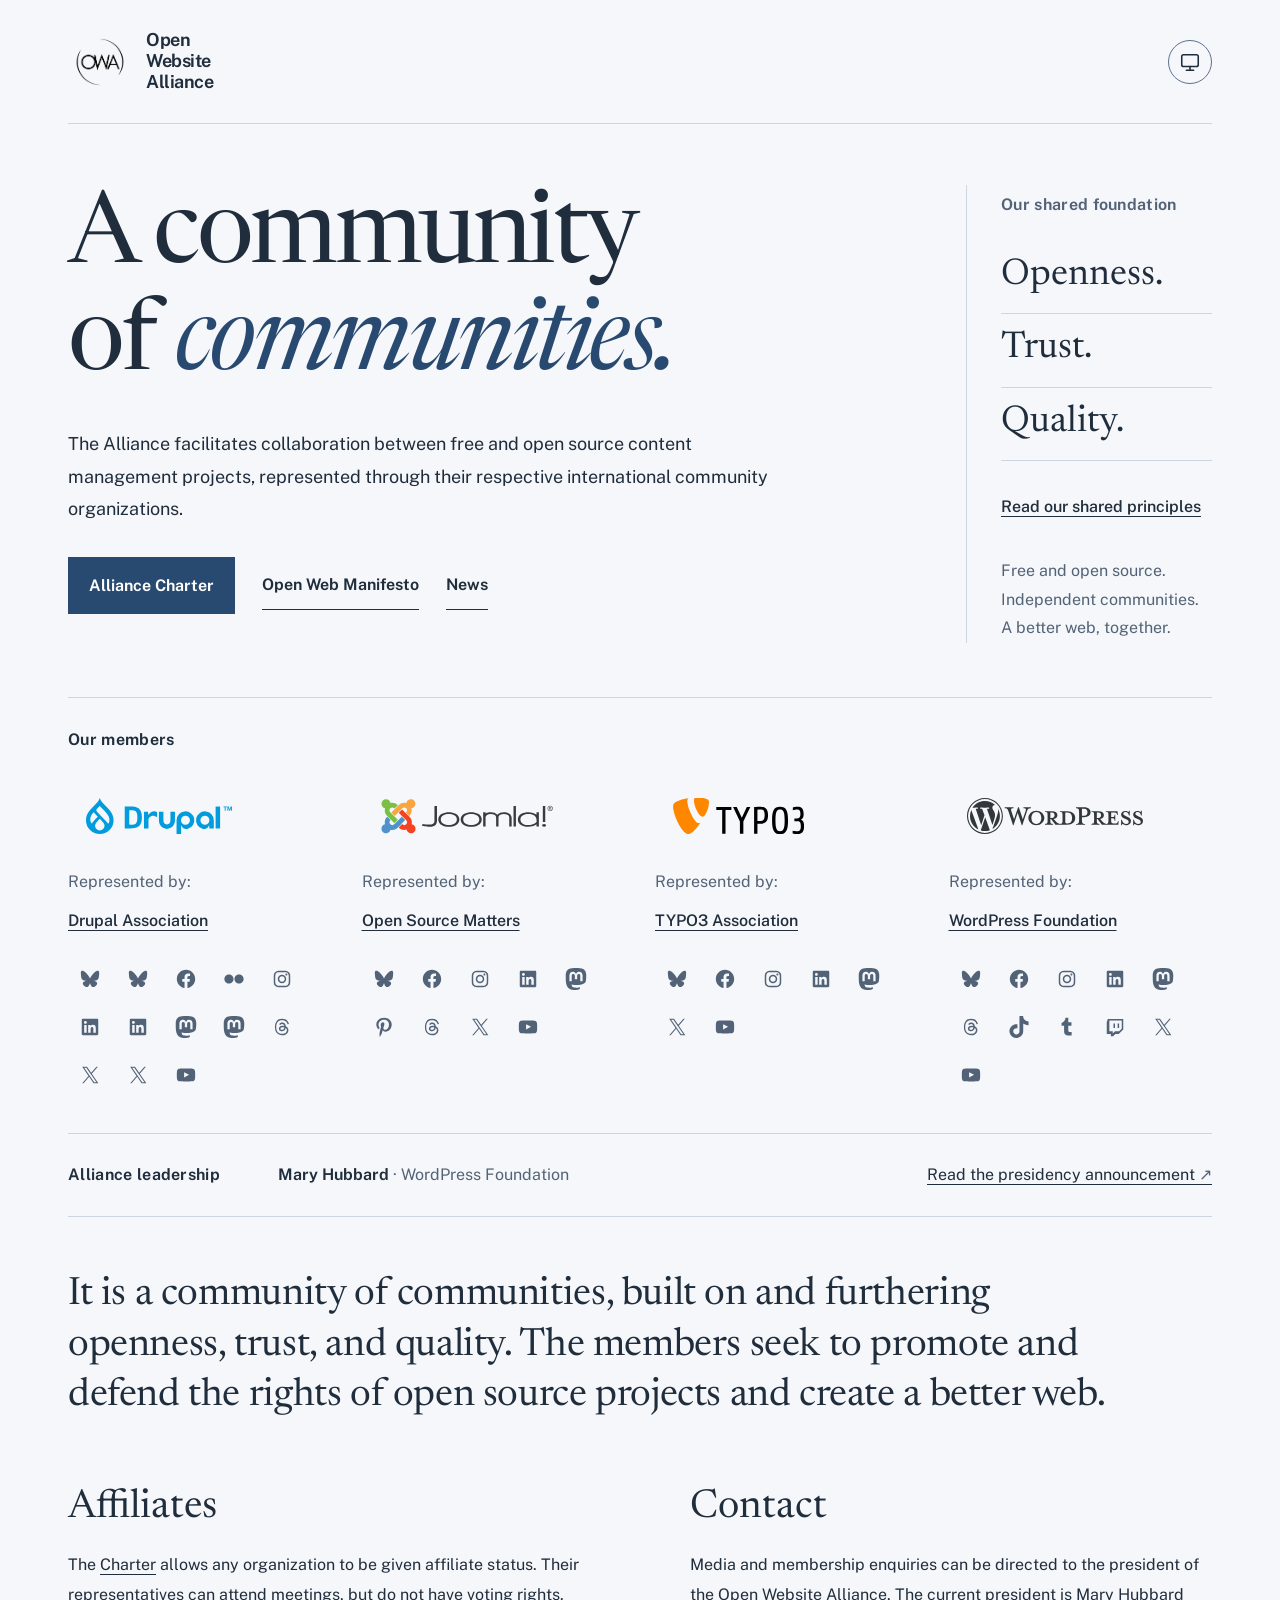
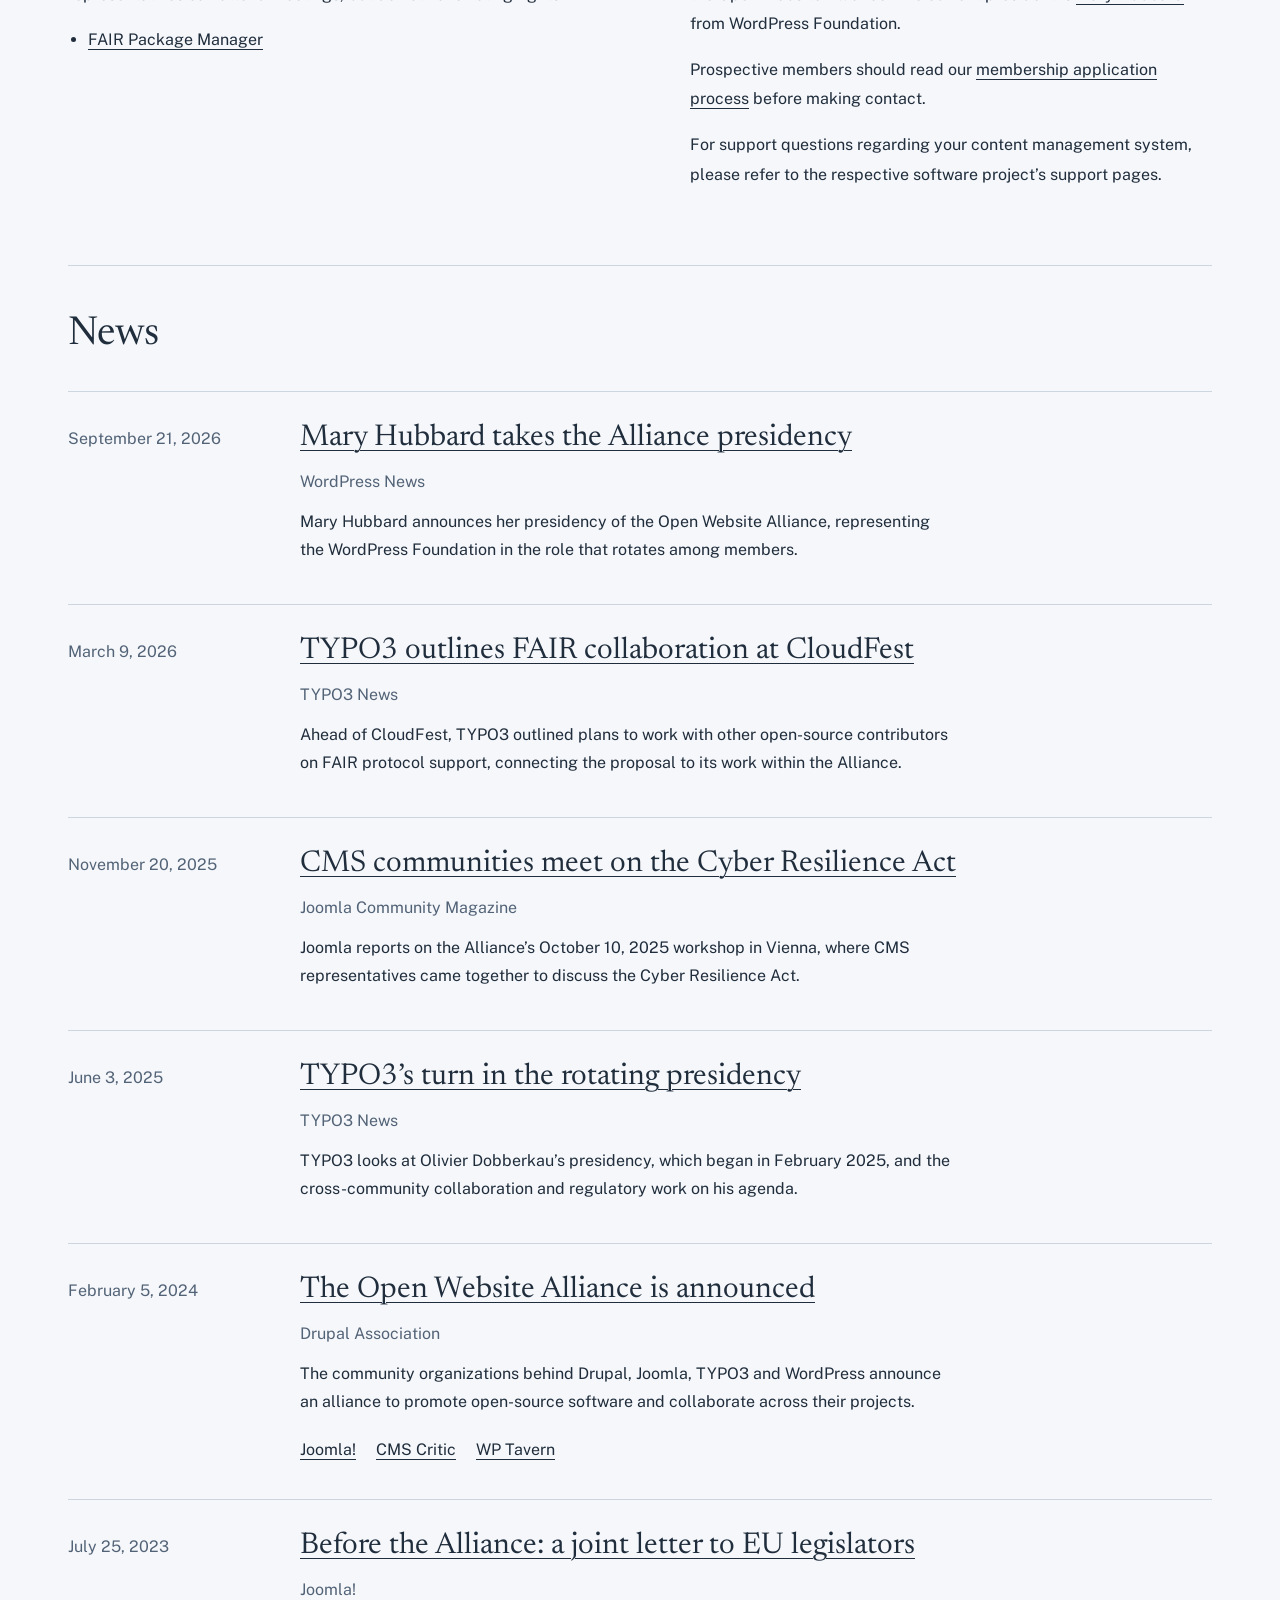
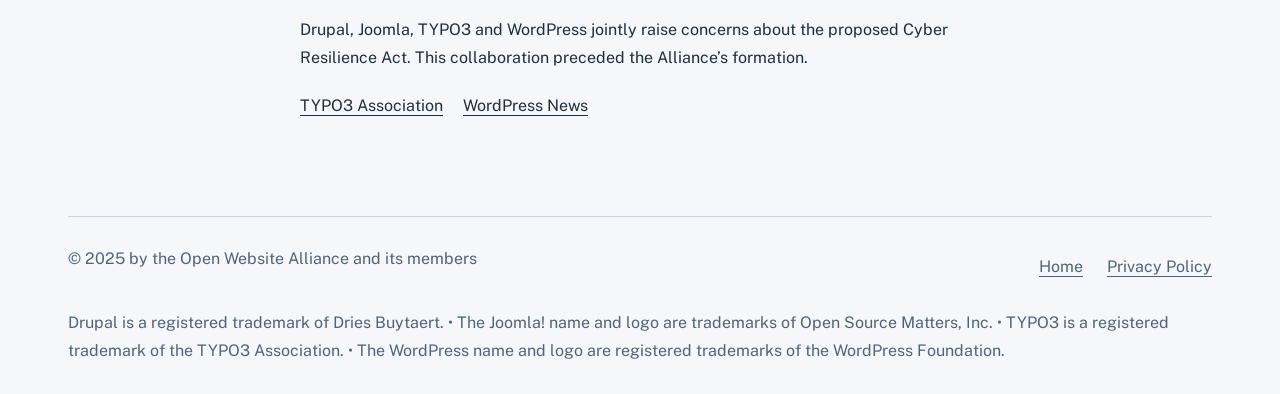
==== site/index.html @ d7363ebc "Initialize the Open Website Alliance website Add the Porcelain & Ink static website with the Allianc" ====
<!DOCTYPE html>

<html lang="en"><head><meta charset="utf-8"/><meta content="width=device-width,initial-scale=1" name="viewport"/>
<meta content="noindex,nofollow" name="robots"/><meta content="A community of communities. Collaboration between free and open source content management projects." name="description"/>
<title>Open Website Alliance</title><link href="images/logos/OWA%20logo.png" rel="icon" type="image/png"/>
<script src="assets/theme.053e701d0f1e.js"></script><link href="assets/site.404ef3388f26.css" rel="stylesheet"/></head><body class="a-porcelain-ink charter">
<a class="skip" href="#main">Skip to content</a><header class="masthead shell"><a class="brand" href="index.html"><img alt="" decoding="async" src="images/logos/OWA%20logo.png"/><span class="brand-wordmark"><span>Open</span> <span>Website</span> <span>Alliance</span></span></a><div class="theme-control" hidden=""><button aria-controls="theme-options" aria-expanded="false" aria-label="Color theme: System" data-preference="system" id="theme-mode" title="Color theme: System" type="button"><svg aria-hidden="true" class="theme-icon theme-icon-system" focusable="false" viewbox="0 0 24 24"><rect height="13" rx="2" width="18" x="3" y="4"></rect><path d="M8 21h8m-4-4v4"></path></svg><svg aria-hidden="true" class="theme-icon theme-icon-light" focusable="false" viewbox="0 0 24 24"><circle cx="12" cy="12" r="4"></circle><path d="M12 2v2m0 16v2M2 12h2m16 0h2M5 5l1.5 1.5m11 11L19 19M5 19l1.5-1.5m11-11L19 5"></path></svg><svg aria-hidden="true" class="theme-icon theme-icon-dark" focusable="false" viewbox="0 0 24 24"><path d="M20.8 13.1A9 9 0 0 1 10.9 3.2a9 9 0 1 0 9.9 9.9Z"></path></svg></button><div aria-label="Color theme" hidden="" id="theme-options" role="group"><button aria-pressed="true" data-theme-choice="system" type="button">System</button><button aria-pressed="false" data-theme-choice="light" type="button">Light</button><button aria-pressed="false" data-theme-choice="dark" type="button">Dark</button></div></div></header>
<main id="main" tabindex="-1"><section class="hero shell"><div class="hero-copy"><h1>A community<br/> of <em>communities.</em></h1><p class="intro">The Alliance facilitates collaboration between free and open source content management projects, represented through their respective international community organizations.</p><div class="actions"><a class="primary" href="charter.html">Alliance Charter</a><a class="secondary" href="charter.html#open-web-manifesto">Open Web Manifesto</a><a class="secondary" href="#news">News</a></div></div><aside aria-label="Shared principles" class="principles"><p class="section-label">Our shared foundation</p><p class="principle">Openness.</p><p class="principle">Trust.</p><p class="principle">Quality.</p><a href="charter.html#open-web-manifesto">Read our shared principles</a><p class="aside-copy">Free and open source.<br/> Independent communities.<br/> A better web, together.</p></aside></section><section aria-labelledby="member-title" class="members shell" id="members"><div class="member-heading"><h2 class="section-label" id="member-title">Our members</h2></div><div class="member-grid"><div class="member"><a aria-describedby="external-link-hint" class="member-logo" href="https://www.drupal.org" rel="noopener noreferrer" target="_blank"><picture><source data-dark-logo="" media="screen and (prefers-color-scheme: dark)" srcset="images/logos/drupal-dark.svg"/><img alt="Drupal" decoding="async" src="images/logos/drupal.svg"/></picture></a><p class="by">Represented by:</p><a aria-describedby="external-link-hint" class="org" href="https://www.drupal.org/association" rel="noopener noreferrer" target="_blank">Drupal Association</a><ul aria-label="Drupal social profiles" class="member-socials"><li><a aria-describedby="external-link-hint" aria-label="Drupal on Bluesky" data-platform="Bluesky" href="https://bsky.app/profile/drupal.org" rel="noopener noreferrer" target="_blank" title="Drupal on Bluesky"><svg aria-hidden="true" focusable="false" viewbox="0 0 24 24" xmlns="http://www.w3.org/2000/svg"><path d="M6.3,4.2c2.3,1.7,4.8,5.3,5.7,7.2.9-1.9,3.4-5.4,5.7-7.2,1.7-1.3,4.3-2.2,4.3.9s-.4,5.2-.6,5.9c-.7,2.6-3.3,3.2-5.6,2.8,4,.7,5.1,3,2.9,5.3-5,5.2-6.7-2.8-6.7-2.8,0,0-1.7,8-6.7,2.8-2.2-2.3-1.2-4.6,2.9-5.3-2.3.4-4.9-.3-5.6-2.8-.2-.7-.6-5.3-.6-5.9,0-3.1,2.7-2.1,4.3-.9h0Z"></path></svg></a></li><li><a aria-describedby="external-link-hint" aria-label="Drupal Association on Bluesky" data-platform="Bluesky" href="https://bsky.app/profile/drupalassociation.bsky.social" rel="noopener noreferrer" target="_blank" title="Drupal Association on Bluesky"><svg aria-hidden="true" focusable="false" viewbox="0 0 24 24" xmlns="http://www.w3.org/2000/svg"><path d="M6.3,4.2c2.3,1.7,4.8,5.3,5.7,7.2.9-1.9,3.4-5.4,5.7-7.2,1.7-1.3,4.3-2.2,4.3.9s-.4,5.2-.6,5.9c-.7,2.6-3.3,3.2-5.6,2.8,4,.7,5.1,3,2.9,5.3-5,5.2-6.7-2.8-6.7-2.8,0,0-1.7,8-6.7,2.8-2.2-2.3-1.2-4.6,2.9-5.3-2.3.4-4.9-.3-5.6-2.8-.2-.7-.6-5.3-.6-5.9,0-3.1,2.7-2.1,4.3-.9h0Z"></path></svg></a></li><li><a aria-describedby="external-link-hint" aria-label="Drupal on Facebook" data-platform="Facebook" href="https://www.facebook.com/DrupalOpenSource/" rel="noopener noreferrer" target="_blank" title="Drupal on Facebook"><svg aria-hidden="true" focusable="false" viewbox="0 0 24 24" xmlns="http://www.w3.org/2000/svg"><path d="M12 2C6.5 2 2 6.5 2 12c0 5 3.7 9.1 8.4 9.9v-7H7.9V12h2.5V9.8c0-2.5 1.5-3.9 3.8-3.9 1.1 0 2.2.2 2.2.2v2.5h-1.3c-1.2 0-1.6.8-1.6 1.6V12h2.8l-.4 2.9h-2.3v7C18.3 21.1 22 17 22 12c0-5.5-4.5-10-10-10z"></path></svg></a></li><li><a aria-describedby="external-link-hint" aria-label="Drupal Association on Flickr (photo archive)" data-platform="Flickr" href="https://www.flickr.com/photos/drupalassoc/" rel="noopener noreferrer" target="_blank" title="Drupal Association on Flickr (photo archive)"><svg aria-hidden="true" focusable="false" viewbox="0 0 24 24" xmlns="http://www.w3.org/2000/svg"><path d="M6.5,7c-2.75,0-5,2.25-5,5s2.25,5,5,5s5-2.25,5-5S9.25,7,6.5,7z M17.5,7c-2.75,0-5,2.25-5,5s2.25,5,5,5s5-2.25,5-5 S20.25,7,17.5,7z"></path></svg></a></li><li><a aria-describedby="external-link-hint" aria-label="Drupal Association on Instagram" data-platform="Instagram" href="https://www.instagram.com/drupalassociation/" rel="noopener noreferrer" target="_blank" title="Drupal Association on Instagram"><svg aria-hidden="true" focusable="false" viewbox="0 0 24 24" xmlns="http://www.w3.org/2000/svg"><path d="M12,4.622c2.403,0,2.688,0.009,3.637,0.052c0.877,0.04,1.354,0.187,1.671,0.31c0.42,0.163,0.72,0.358,1.035,0.673 c0.315,0.315,0.51,0.615,0.673,1.035c0.123,0.317,0.27,0.794,0.31,1.671c0.043,0.949,0.052,1.234,0.052,3.637 s-0.009,2.688-0.052,3.637c-0.04,0.877-0.187,1.354-0.31,1.671c-0.163,0.42-0.358,0.72-0.673,1.035 c-0.315,0.315-0.615,0.51-1.035,0.673c-0.317,0.123-0.794,0.27-1.671,0.31c-0.949,0.043-1.233,0.052-3.637,0.052 s-2.688-0.009-3.637-0.052c-0.877-0.04-1.354-0.187-1.671-0.31c-0.42-0.163-0.72-0.358-1.035-0.673 c-0.315-0.315-0.51-0.615-0.673-1.035c-0.123-0.317-0.27-0.794-0.31-1.671C4.631,14.688,4.622,14.403,4.622,12 s0.009-2.688,0.052-3.637c0.04-0.877,0.187-1.354,0.31-1.671c0.163-0.42,0.358-0.72,0.673-1.035 c0.315-0.315,0.615-0.51,1.035-0.673c0.317-0.123,0.794-0.27,1.671-0.31C9.312,4.631,9.597,4.622,12,4.622 M12,3 C9.556,3,9.249,3.01,8.289,3.054C7.331,3.098,6.677,3.25,6.105,3.472C5.513,3.702,5.011,4.01,4.511,4.511 c-0.5,0.5-0.808,1.002-1.038,1.594C3.25,6.677,3.098,7.331,3.054,8.289C3.01,9.249,3,9.556,3,12c0,2.444,0.01,2.751,0.054,3.711 c0.044,0.958,0.196,1.612,0.418,2.185c0.23,0.592,0.538,1.094,1.038,1.594c0.5,0.5,1.002,0.808,1.594,1.038 c0.572,0.222,1.227,0.375,2.185,0.418C9.249,20.99,9.556,21,12,21s2.751-0.01,3.711-0.054c0.958-0.044,1.612-0.196,2.185-0.418 c0.592-0.23,1.094-0.538,1.594-1.038c0.5-0.5,0.808-1.002,1.038-1.594c0.222-0.572,0.375-1.227,0.418-2.185 C20.99,14.751,21,14.444,21,12s-0.01-2.751-0.054-3.711c-0.044-0.958-0.196-1.612-0.418-2.185c-0.23-0.592-0.538-1.094-1.038-1.594 c-0.5-0.5-1.002-0.808-1.594-1.038c-0.572-0.222-1.227-0.375-2.185-0.418C14.751,3.01,14.444,3,12,3L12,3z M12,7.378 c-2.552,0-4.622,2.069-4.622,4.622S9.448,16.622,12,16.622s4.622-2.069,4.622-4.622S14.552,7.378,12,7.378z M12,15 c-1.657,0-3-1.343-3-3s1.343-3,3-3s3,1.343,3,3S13.657,15,12,15z M16.804,6.116c-0.596,0-1.08,0.484-1.08,1.08 s0.484,1.08,1.08,1.08c0.596,0,1.08-0.484,1.08-1.08S17.401,6.116,16.804,6.116z"></path></svg></a></li><li><a aria-describedby="external-link-hint" aria-label="Drupal on LinkedIn" data-platform="LinkedIn" href="https://www.linkedin.com/company/drupal-project/" rel="noopener noreferrer" target="_blank" title="Drupal on LinkedIn"><svg aria-hidden="true" focusable="false" viewbox="0 0 24 24" xmlns="http://www.w3.org/2000/svg"><path d="M19.7,3H4.3C3.582,3,3,3.582,3,4.3v15.4C3,20.418,3.582,21,4.3,21h15.4c0.718,0,1.3-0.582,1.3-1.3V4.3 C21,3.582,20.418,3,19.7,3z M8.339,18.338H5.667v-8.59h2.672V18.338z M7.004,8.574c-0.857,0-1.549-0.694-1.549-1.548 c0-0.855,0.691-1.548,1.549-1.548c0.854,0,1.547,0.694,1.547,1.548C8.551,7.881,7.858,8.574,7.004,8.574z M18.339,18.338h-2.669 v-4.177c0-0.996-0.017-2.278-1.387-2.278c-1.389,0-1.601,1.086-1.601,2.206v4.249h-2.667v-8.59h2.559v1.174h0.037 c0.356-0.675,1.227-1.387,2.526-1.387c2.703,0,3.203,1.779,3.203,4.092V18.338z"></path></svg></a></li><li><a aria-describedby="external-link-hint" aria-label="Drupal Association on LinkedIn" data-platform="LinkedIn" href="https://www.linkedin.com/company/drupal-association/" rel="noopener noreferrer" target="_blank" title="Drupal Association on LinkedIn"><svg aria-hidden="true" focusable="false" viewbox="0 0 24 24" xmlns="http://www.w3.org/2000/svg"><path d="M19.7,3H4.3C3.582,3,3,3.582,3,4.3v15.4C3,20.418,3.582,21,4.3,21h15.4c0.718,0,1.3-0.582,1.3-1.3V4.3 C21,3.582,20.418,3,19.7,3z M8.339,18.338H5.667v-8.59h2.672V18.338z M7.004,8.574c-0.857,0-1.549-0.694-1.549-1.548 c0-0.855,0.691-1.548,1.549-1.548c0.854,0,1.547,0.694,1.547,1.548C8.551,7.881,7.858,8.574,7.004,8.574z M18.339,18.338h-2.669 v-4.177c0-0.996-0.017-2.278-1.387-2.278c-1.389,0-1.601,1.086-1.601,2.206v4.249h-2.667v-8.59h2.559v1.174h0.037 c0.356-0.675,1.227-1.387,2.526-1.387c2.703,0,3.203,1.779,3.203,4.092V18.338z"></path></svg></a></li><li><a aria-describedby="external-link-hint" aria-label="Drupal on Mastodon" data-platform="Mastodon" href="https://mastodon.social/@drupal" rel="noopener noreferrer" target="_blank" title="Drupal on Mastodon"><svg aria-hidden="true" focusable="false" viewbox="0 0 24 24" xmlns="http://www.w3.org/2000/svg"><path d="M23.193 7.879c0-5.206-3.411-6.732-3.411-6.732C18.062.357 15.108.025 12.041 0h-.076c-3.068.025-6.02.357-7.74 1.147 0 0-3.411 1.526-3.411 6.732 0 1.192-.023 2.618.015 4.129.124 5.092.934 10.109 5.641 11.355 2.17.574 4.034.695 5.535.612 2.722-.15 4.25-.972 4.25-.972l-.09-1.975s-1.945.613-4.129.539c-2.165-.074-4.449-.233-4.799-2.891a5.499 5.499 0 0 1-.048-.745s2.125.52 4.817.643c1.646.075 3.19-.097 4.758-.283 3.007-.359 5.625-2.212 5.954-3.905.517-2.665.475-6.507.475-6.507zm-4.024 6.709h-2.497V8.469c0-1.29-.543-1.944-1.628-1.944-1.2 0-1.802.776-1.802 2.312v3.349h-2.483v-3.35c0-1.536-.602-2.312-1.802-2.312-1.085 0-1.628.655-1.628 1.944v6.119H4.832V8.284c0-1.289.328-2.313.987-3.07.68-.758 1.569-1.146 2.674-1.146 1.278 0 2.246.491 2.886 1.474L12 6.585l.622-1.043c.64-.983 1.608-1.474 2.886-1.474 1.104 0 1.994.388 2.674 1.146.658.757.986 1.781.986 3.07v6.304z"></path></svg></a></li><li><a aria-describedby="external-link-hint" aria-label="Drupal Association on Mastodon" data-platform="Mastodon" href="https://mastodon.social/@drupalassoc" rel="noopener noreferrer" target="_blank" title="Drupal Association on Mastodon"><svg aria-hidden="true" focusable="false" viewbox="0 0 24 24" xmlns="http://www.w3.org/2000/svg"><path d="M23.193 7.879c0-5.206-3.411-6.732-3.411-6.732C18.062.357 15.108.025 12.041 0h-.076c-3.068.025-6.02.357-7.74 1.147 0 0-3.411 1.526-3.411 6.732 0 1.192-.023 2.618.015 4.129.124 5.092.934 10.109 5.641 11.355 2.17.574 4.034.695 5.535.612 2.722-.15 4.25-.972 4.25-.972l-.09-1.975s-1.945.613-4.129.539c-2.165-.074-4.449-.233-4.799-2.891a5.499 5.499 0 0 1-.048-.745s2.125.52 4.817.643c1.646.075 3.19-.097 4.758-.283 3.007-.359 5.625-2.212 5.954-3.905.517-2.665.475-6.507.475-6.507zm-4.024 6.709h-2.497V8.469c0-1.29-.543-1.944-1.628-1.944-1.2 0-1.802.776-1.802 2.312v3.349h-2.483v-3.35c0-1.536-.602-2.312-1.802-2.312-1.085 0-1.628.655-1.628 1.944v6.119H4.832V8.284c0-1.289.328-2.313.987-3.07.68-.758 1.569-1.146 2.674-1.146 1.278 0 2.246.491 2.886 1.474L12 6.585l.622-1.043c.64-.983 1.608-1.474 2.886-1.474 1.104 0 1.994.388 2.674 1.146.658.757.986 1.781.986 3.07v6.304z"></path></svg></a></li><li><a aria-describedby="external-link-hint" aria-label="Drupal Association on Threads" data-platform="Threads" href="https://www.threads.com/@drupalassociation" rel="noopener noreferrer" target="_blank" title="Drupal Association on Threads"><svg aria-hidden="true" focusable="false" viewbox="0 0 24 24" xmlns="http://www.w3.org/2000/svg"><path d="M16.3 11.3c-.1 0-.2-.1-.2-.1-.1-2.6-1.5-4-3.9-4-1.4 0-2.6.6-3.3 1.7l1.3.9c.5-.8 1.4-1 2-1 .8 0 1.4.2 1.7.7.3.3.5.8.5 1.3-.7-.1-1.4-.2-2.2-.1-2.2.1-3.7 1.4-3.6 3.2 0 .9.5 1.7 1.3 2.2.7.4 1.5.6 2.4.6 1.2-.1 2.1-.5 2.7-1.3.5-.6.8-1.4.9-2.4.6.3 1 .8 1.2 1.3.4.9.4 2.4-.8 3.6-1.1 1.1-2.3 1.5-4.3 1.5-2.1 0-3.8-.7-4.8-2S5.7 14.3 5.7 12c0-2.3.5-4.1 1.5-5.4 1.1-1.3 2.7-2 4.8-2 2.2 0 3.8.7 4.9 2 .5.7.9 1.5 1.2 2.5l1.5-.4c-.3-1.2-.8-2.2-1.5-3.1-1.3-1.7-3.3-2.6-6-2.6-2.6 0-4.7.9-6 2.6C4.9 7.2 4.3 9.3 4.3 12s.6 4.8 1.9 6.4c1.4 1.7 3.4 2.6 6 2.6 2.3 0 4-.6 5.3-2 1.8-1.8 1.7-4 1.1-5.4-.4-.9-1.2-1.7-2.3-2.3zm-4 3.8c-1 .1-2-.4-2-1.3 0-.7.5-1.5 2.1-1.6h.5c.6 0 1.1.1 1.6.2-.2 2.3-1.3 2.7-2.2 2.7z"></path></svg></a></li><li><a aria-describedby="external-link-hint" aria-label="Drupal on X (signpost account)" data-platform="X" href="https://twitter.com/drupal" rel="noopener noreferrer" target="_blank" title="Drupal on X (signpost account)"><svg aria-hidden="true" focusable="false" viewbox="0 0 24 24" xmlns="http://www.w3.org/2000/svg"><path d="M13.982 10.622 20.54 3h-1.554l-5.693 6.618L8.745 3H3.5l6.876 10.007L3.5 21h1.554l6.012-6.989L15.868 21h5.245l-7.131-10.378Zm-2.128 2.474-.697-.997-5.543-7.93H8l4.474 6.4.697.996 5.815 8.318h-2.387l-4.745-6.787Z"></path></svg></a></li><li><a aria-describedby="external-link-hint" aria-label="Drupal Association on X (signpost account)" data-platform="X" href="https://twitter.com/DrupalAssoc" rel="noopener noreferrer" target="_blank" title="Drupal Association on X (signpost account)"><svg aria-hidden="true" focusable="false" viewbox="0 0 24 24" xmlns="http://www.w3.org/2000/svg"><path d="M13.982 10.622 20.54 3h-1.554l-5.693 6.618L8.745 3H3.5l6.876 10.007L3.5 21h1.554l6.012-6.989L15.868 21h5.245l-7.131-10.378Zm-2.128 2.474-.697-.997-5.543-7.93H8l4.474 6.4.697.996 5.815 8.318h-2.387l-4.745-6.787Z"></path></svg></a></li><li><a aria-describedby="external-link-hint" aria-label="Drupal Association on YouTube" data-platform="YouTube" href="https://www.youtube.com/@DrupalAssociation" rel="noopener noreferrer" target="_blank" title="Drupal Association on YouTube"><svg aria-hidden="true" focusable="false" viewbox="0 0 24 24" xmlns="http://www.w3.org/2000/svg"><path d="M21.8,8.001c0,0-0.195-1.378-0.795-1.985c-0.76-0.797-1.613-0.801-2.004-0.847c-2.799-0.202-6.997-0.202-6.997-0.202 h-0.009c0,0-4.198,0-6.997,0.202C4.608,5.216,3.756,5.22,2.995,6.016C2.395,6.623,2.2,8.001,2.2,8.001S2,9.62,2,11.238v1.517 c0,1.618,0.2,3.237,0.2,3.237s0.195,1.378,0.795,1.985c0.761,0.797,1.76,0.771,2.205,0.855c1.6,0.153,6.8,0.201,6.8,0.201 s4.203-0.006,7.001-0.209c0.391-0.047,1.243-0.051,2.004-0.847c0.6-0.607,0.795-1.985,0.795-1.985s0.2-1.618,0.2-3.237v-1.517 C22,9.62,21.8,8.001,21.8,8.001z M9.935,14.594l-0.001-5.62l5.404,2.82L9.935,14.594z"></path></svg></a></li></ul></div><div class="member"><a aria-describedby="external-link-hint" class="member-logo" href="https://www.joomla.org" rel="noopener noreferrer" target="_blank"><picture><source data-dark-logo="" media="screen and (prefers-color-scheme: dark)" srcset="images/logos/joomla-dark.svg"/><img alt="Joomla!" decoding="async" src="images/logos/joomla.svg"/></picture></a><p class="by">Represented by:</p><a aria-describedby="external-link-hint" class="org" href="https://www.opensourcematters.org" rel="noopener noreferrer" target="_blank">Open Source Matters</a><ul aria-label="Joomla! social profiles" class="member-socials"><li><a aria-describedby="external-link-hint" aria-label="Joomla! on Bluesky" data-platform="Bluesky" href="https://bsky.app/profile/joomla.org" rel="noopener noreferrer" target="_blank" title="Joomla! on Bluesky"><svg aria-hidden="true" focusable="false" viewbox="0 0 24 24" xmlns="http://www.w3.org/2000/svg"><path d="M6.3,4.2c2.3,1.7,4.8,5.3,5.7,7.2.9-1.9,3.4-5.4,5.7-7.2,1.7-1.3,4.3-2.2,4.3.9s-.4,5.2-.6,5.9c-.7,2.6-3.3,3.2-5.6,2.8,4,.7,5.1,3,2.9,5.3-5,5.2-6.7-2.8-6.7-2.8,0,0-1.7,8-6.7,2.8-2.2-2.3-1.2-4.6,2.9-5.3-2.3.4-4.9-.3-5.6-2.8-.2-.7-.6-5.3-.6-5.9,0-3.1,2.7-2.1,4.3-.9h0Z"></path></svg></a></li><li><a aria-describedby="external-link-hint" aria-label="Joomla! on Facebook" data-platform="Facebook" href="https://www.facebook.com/joomla" rel="noopener noreferrer" target="_blank" title="Joomla! on Facebook"><svg aria-hidden="true" focusable="false" viewbox="0 0 24 24" xmlns="http://www.w3.org/2000/svg"><path d="M12 2C6.5 2 2 6.5 2 12c0 5 3.7 9.1 8.4 9.9v-7H7.9V12h2.5V9.8c0-2.5 1.5-3.9 3.8-3.9 1.1 0 2.2.2 2.2.2v2.5h-1.3c-1.2 0-1.6.8-1.6 1.6V12h2.8l-.4 2.9h-2.3v7C18.3 21.1 22 17 22 12c0-5.5-4.5-10-10-10z"></path></svg></a></li><li><a aria-describedby="external-link-hint" aria-label="Joomla! on Instagram" data-platform="Instagram" href="https://www.instagram.com/joomlaofficial/" rel="noopener noreferrer" target="_blank" title="Joomla! on Instagram"><svg aria-hidden="true" focusable="false" viewbox="0 0 24 24" xmlns="http://www.w3.org/2000/svg"><path d="M12,4.622c2.403,0,2.688,0.009,3.637,0.052c0.877,0.04,1.354,0.187,1.671,0.31c0.42,0.163,0.72,0.358,1.035,0.673 c0.315,0.315,0.51,0.615,0.673,1.035c0.123,0.317,0.27,0.794,0.31,1.671c0.043,0.949,0.052,1.234,0.052,3.637 s-0.009,2.688-0.052,3.637c-0.04,0.877-0.187,1.354-0.31,1.671c-0.163,0.42-0.358,0.72-0.673,1.035 c-0.315,0.315-0.615,0.51-1.035,0.673c-0.317,0.123-0.794,0.27-1.671,0.31c-0.949,0.043-1.233,0.052-3.637,0.052 s-2.688-0.009-3.637-0.052c-0.877-0.04-1.354-0.187-1.671-0.31c-0.42-0.163-0.72-0.358-1.035-0.673 c-0.315-0.315-0.51-0.615-0.673-1.035c-0.123-0.317-0.27-0.794-0.31-1.671C4.631,14.688,4.622,14.403,4.622,12 s0.009-2.688,0.052-3.637c0.04-0.877,0.187-1.354,0.31-1.671c0.163-0.42,0.358-0.72,0.673-1.035 c0.315-0.315,0.615-0.51,1.035-0.673c0.317-0.123,0.794-0.27,1.671-0.31C9.312,4.631,9.597,4.622,12,4.622 M12,3 C9.556,3,9.249,3.01,8.289,3.054C7.331,3.098,6.677,3.25,6.105,3.472C5.513,3.702,5.011,4.01,4.511,4.511 c-0.5,0.5-0.808,1.002-1.038,1.594C3.25,6.677,3.098,7.331,3.054,8.289C3.01,9.249,3,9.556,3,12c0,2.444,0.01,2.751,0.054,3.711 c0.044,0.958,0.196,1.612,0.418,2.185c0.23,0.592,0.538,1.094,1.038,1.594c0.5,0.5,1.002,0.808,1.594,1.038 c0.572,0.222,1.227,0.375,2.185,0.418C9.249,20.99,9.556,21,12,21s2.751-0.01,3.711-0.054c0.958-0.044,1.612-0.196,2.185-0.418 c0.592-0.23,1.094-0.538,1.594-1.038c0.5-0.5,0.808-1.002,1.038-1.594c0.222-0.572,0.375-1.227,0.418-2.185 C20.99,14.751,21,14.444,21,12s-0.01-2.751-0.054-3.711c-0.044-0.958-0.196-1.612-0.418-2.185c-0.23-0.592-0.538-1.094-1.038-1.594 c-0.5-0.5-1.002-0.808-1.594-1.038c-0.572-0.222-1.227-0.375-2.185-0.418C14.751,3.01,14.444,3,12,3L12,3z M12,7.378 c-2.552,0-4.622,2.069-4.622,4.622S9.448,16.622,12,16.622s4.622-2.069,4.622-4.622S14.552,7.378,12,7.378z M12,15 c-1.657,0-3-1.343-3-3s1.343-3,3-3s3,1.343,3,3S13.657,15,12,15z M16.804,6.116c-0.596,0-1.08,0.484-1.08,1.08 s0.484,1.08,1.08,1.08c0.596,0,1.08-0.484,1.08-1.08S17.401,6.116,16.804,6.116z"></path></svg></a></li><li><a aria-describedby="external-link-hint" aria-label="Joomla! on LinkedIn" data-platform="LinkedIn" href="https://www.linkedin.com/company/joomla" rel="noopener noreferrer" target="_blank" title="Joomla! on LinkedIn"><svg aria-hidden="true" focusable="false" viewbox="0 0 24 24" xmlns="http://www.w3.org/2000/svg"><path d="M19.7,3H4.3C3.582,3,3,3.582,3,4.3v15.4C3,20.418,3.582,21,4.3,21h15.4c0.718,0,1.3-0.582,1.3-1.3V4.3 C21,3.582,20.418,3,19.7,3z M8.339,18.338H5.667v-8.59h2.672V18.338z M7.004,8.574c-0.857,0-1.549-0.694-1.549-1.548 c0-0.855,0.691-1.548,1.549-1.548c0.854,0,1.547,0.694,1.547,1.548C8.551,7.881,7.858,8.574,7.004,8.574z M18.339,18.338h-2.669 v-4.177c0-0.996-0.017-2.278-1.387-2.278c-1.389,0-1.601,1.086-1.601,2.206v4.249h-2.667v-8.59h2.559v1.174h0.037 c0.356-0.675,1.227-1.387,2.526-1.387c2.703,0,3.203,1.779,3.203,4.092V18.338z"></path></svg></a></li><li><a aria-describedby="external-link-hint" aria-label="Joomla! on Mastodon" data-platform="Mastodon" href="https://joomla.social/@joomla" rel="noopener noreferrer" target="_blank" title="Joomla! on Mastodon"><svg aria-hidden="true" focusable="false" viewbox="0 0 24 24" xmlns="http://www.w3.org/2000/svg"><path d="M23.193 7.879c0-5.206-3.411-6.732-3.411-6.732C18.062.357 15.108.025 12.041 0h-.076c-3.068.025-6.02.357-7.74 1.147 0 0-3.411 1.526-3.411 6.732 0 1.192-.023 2.618.015 4.129.124 5.092.934 10.109 5.641 11.355 2.17.574 4.034.695 5.535.612 2.722-.15 4.25-.972 4.25-.972l-.09-1.975s-1.945.613-4.129.539c-2.165-.074-4.449-.233-4.799-2.891a5.499 5.499 0 0 1-.048-.745s2.125.52 4.817.643c1.646.075 3.19-.097 4.758-.283 3.007-.359 5.625-2.212 5.954-3.905.517-2.665.475-6.507.475-6.507zm-4.024 6.709h-2.497V8.469c0-1.29-.543-1.944-1.628-1.944-1.2 0-1.802.776-1.802 2.312v3.349h-2.483v-3.35c0-1.536-.602-2.312-1.802-2.312-1.085 0-1.628.655-1.628 1.944v6.119H4.832V8.284c0-1.289.328-2.313.987-3.07.68-.758 1.569-1.146 2.674-1.146 1.278 0 2.246.491 2.886 1.474L12 6.585l.622-1.043c.64-.983 1.608-1.474 2.886-1.474 1.104 0 1.994.388 2.674 1.146.658.757.986 1.781.986 3.07v6.304z"></path></svg></a></li><li><a aria-describedby="external-link-hint" aria-label="Joomla! on Pinterest" data-platform="Pinterest" href="https://www.pinterest.com/joomla" rel="noopener noreferrer" target="_blank" title="Joomla! on Pinterest"><svg aria-hidden="true" focusable="false" viewbox="0 0 24 24" xmlns="http://www.w3.org/2000/svg"><path d="M12.289,2C6.617,2,3.606,5.648,3.606,9.622c0,1.846,1.025,4.146,2.666,4.878c0.25,0.111,0.381,0.063,0.439-0.169 c0.044-0.175,0.267-1.029,0.365-1.428c0.032-0.128,0.017-0.237-0.091-0.362C6.445,11.911,6.01,10.75,6.01,9.668 c0-2.777,2.194-5.464,5.933-5.464c3.23,0,5.49,2.108,5.49,5.122c0,3.407-1.794,5.768-4.13,5.768c-1.291,0-2.257-1.021-1.948-2.277 c0.372-1.495,1.089-3.112,1.089-4.191c0-0.967-0.542-1.775-1.663-1.775c-1.319,0-2.379,1.309-2.379,3.059 c0,1.115,0.394,1.869,0.394,1.869s-1.302,5.279-1.54,6.261c-0.405,1.666,0.053,4.368,0.094,4.604 c0.021,0.126,0.167,0.169,0.25,0.063c0.129-0.165,1.699-2.419,2.142-4.051c0.158-0.59,0.817-2.995,0.817-2.995 c0.43,0.784,1.681,1.446,3.013,1.446c3.963,0,6.822-3.494,6.822-7.833C20.394,5.112,16.849,2,12.289,2"></path></svg></a></li><li><a aria-describedby="external-link-hint" aria-label="Joomla! on Threads" data-platform="Threads" href="https://www.threads.com/@joomlaofficial" rel="noopener noreferrer" target="_blank" title="Joomla! on Threads"><svg aria-hidden="true" focusable="false" viewbox="0 0 24 24" xmlns="http://www.w3.org/2000/svg"><path d="M16.3 11.3c-.1 0-.2-.1-.2-.1-.1-2.6-1.5-4-3.9-4-1.4 0-2.6.6-3.3 1.7l1.3.9c.5-.8 1.4-1 2-1 .8 0 1.4.2 1.7.7.3.3.5.8.5 1.3-.7-.1-1.4-.2-2.2-.1-2.2.1-3.7 1.4-3.6 3.2 0 .9.5 1.7 1.3 2.2.7.4 1.5.6 2.4.6 1.2-.1 2.1-.5 2.7-1.3.5-.6.8-1.4.9-2.4.6.3 1 .8 1.2 1.3.4.9.4 2.4-.8 3.6-1.1 1.1-2.3 1.5-4.3 1.5-2.1 0-3.8-.7-4.8-2S5.7 14.3 5.7 12c0-2.3.5-4.1 1.5-5.4 1.1-1.3 2.7-2 4.8-2 2.2 0 3.8.7 4.9 2 .5.7.9 1.5 1.2 2.5l1.5-.4c-.3-1.2-.8-2.2-1.5-3.1-1.3-1.7-3.3-2.6-6-2.6-2.6 0-4.7.9-6 2.6C4.9 7.2 4.3 9.3 4.3 12s.6 4.8 1.9 6.4c1.4 1.7 3.4 2.6 6 2.6 2.3 0 4-.6 5.3-2 1.8-1.8 1.7-4 1.1-5.4-.4-.9-1.2-1.7-2.3-2.3zm-4 3.8c-1 .1-2-.4-2-1.3 0-.7.5-1.5 2.1-1.6h.5c.6 0 1.1.1 1.6.2-.2 2.3-1.3 2.7-2.2 2.7z"></path></svg></a></li><li><a aria-describedby="external-link-hint" aria-label="Joomla! on X" data-platform="X" href="https://x.com/joomla" rel="noopener noreferrer" target="_blank" title="Joomla! on X"><svg aria-hidden="true" focusable="false" viewbox="0 0 24 24" xmlns="http://www.w3.org/2000/svg"><path d="M13.982 10.622 20.54 3h-1.554l-5.693 6.618L8.745 3H3.5l6.876 10.007L3.5 21h1.554l6.012-6.989L15.868 21h5.245l-7.131-10.378Zm-2.128 2.474-.697-.997-5.543-7.93H8l4.474 6.4.697.996 5.815 8.318h-2.387l-4.745-6.787Z"></path></svg></a></li><li><a aria-describedby="external-link-hint" aria-label="Joomla! on YouTube" data-platform="YouTube" href="https://www.youtube.com/@joomla" rel="noopener noreferrer" target="_blank" title="Joomla! on YouTube"><svg aria-hidden="true" focusable="false" viewbox="0 0 24 24" xmlns="http://www.w3.org/2000/svg"><path d="M21.8,8.001c0,0-0.195-1.378-0.795-1.985c-0.76-0.797-1.613-0.801-2.004-0.847c-2.799-0.202-6.997-0.202-6.997-0.202 h-0.009c0,0-4.198,0-6.997,0.202C4.608,5.216,3.756,5.22,2.995,6.016C2.395,6.623,2.2,8.001,2.2,8.001S2,9.62,2,11.238v1.517 c0,1.618,0.2,3.237,0.2,3.237s0.195,1.378,0.795,1.985c0.761,0.797,1.76,0.771,2.205,0.855c1.6,0.153,6.8,0.201,6.8,0.201 s4.203-0.006,7.001-0.209c0.391-0.047,1.243-0.051,2.004-0.847c0.6-0.607,0.795-1.985,0.795-1.985s0.2-1.618,0.2-3.237v-1.517 C22,9.62,21.8,8.001,21.8,8.001z M9.935,14.594l-0.001-5.62l5.404,2.82L9.935,14.594z"></path></svg></a></li></ul></div><div class="member"><a aria-describedby="external-link-hint" class="member-logo" href="https://www.typo3.com" rel="noopener noreferrer" target="_blank"><picture><source data-dark-logo="" media="screen and (prefers-color-scheme: dark)" srcset="images/logos/typo3-dark.svg"/><img alt="TYPO3" decoding="async" src="images/logos/typo3.svg"/></picture></a><p class="by">Represented by:</p><a aria-describedby="external-link-hint" class="org" href="https://www.typo3.org/association" rel="noopener noreferrer" target="_blank">TYPO3 Association</a><ul aria-label="TYPO3 social profiles" class="member-socials"><li><a aria-describedby="external-link-hint" aria-label="TYPO3 on Bluesky" data-platform="Bluesky" href="https://bsky.app/profile/typo3.com" rel="noopener noreferrer" target="_blank" title="TYPO3 on Bluesky"><svg aria-hidden="true" focusable="false" viewbox="0 0 24 24" xmlns="http://www.w3.org/2000/svg"><path d="M6.3,4.2c2.3,1.7,4.8,5.3,5.7,7.2.9-1.9,3.4-5.4,5.7-7.2,1.7-1.3,4.3-2.2,4.3.9s-.4,5.2-.6,5.9c-.7,2.6-3.3,3.2-5.6,2.8,4,.7,5.1,3,2.9,5.3-5,5.2-6.7-2.8-6.7-2.8,0,0-1.7,8-6.7,2.8-2.2-2.3-1.2-4.6,2.9-5.3-2.3.4-4.9-.3-5.6-2.8-.2-.7-.6-5.3-.6-5.9,0-3.1,2.7-2.1,4.3-.9h0Z"></path></svg></a></li><li><a aria-describedby="external-link-hint" aria-label="TYPO3 on Facebook" data-platform="Facebook" href="https://www.facebook.com/typo3" rel="noopener noreferrer" target="_blank" title="TYPO3 on Facebook"><svg aria-hidden="true" focusable="false" viewbox="0 0 24 24" xmlns="http://www.w3.org/2000/svg"><path d="M12 2C6.5 2 2 6.5 2 12c0 5 3.7 9.1 8.4 9.9v-7H7.9V12h2.5V9.8c0-2.5 1.5-3.9 3.8-3.9 1.1 0 2.2.2 2.2.2v2.5h-1.3c-1.2 0-1.6.8-1.6 1.6V12h2.8l-.4 2.9h-2.3v7C18.3 21.1 22 17 22 12c0-5.5-4.5-10-10-10z"></path></svg></a></li><li><a aria-describedby="external-link-hint" aria-label="TYPO3 on Instagram" data-platform="Instagram" href="https://www.instagram.com/typo3_official" rel="noopener noreferrer" target="_blank" title="TYPO3 on Instagram"><svg aria-hidden="true" focusable="false" viewbox="0 0 24 24" xmlns="http://www.w3.org/2000/svg"><path d="M12,4.622c2.403,0,2.688,0.009,3.637,0.052c0.877,0.04,1.354,0.187,1.671,0.31c0.42,0.163,0.72,0.358,1.035,0.673 c0.315,0.315,0.51,0.615,0.673,1.035c0.123,0.317,0.27,0.794,0.31,1.671c0.043,0.949,0.052,1.234,0.052,3.637 s-0.009,2.688-0.052,3.637c-0.04,0.877-0.187,1.354-0.31,1.671c-0.163,0.42-0.358,0.72-0.673,1.035 c-0.315,0.315-0.615,0.51-1.035,0.673c-0.317,0.123-0.794,0.27-1.671,0.31c-0.949,0.043-1.233,0.052-3.637,0.052 s-2.688-0.009-3.637-0.052c-0.877-0.04-1.354-0.187-1.671-0.31c-0.42-0.163-0.72-0.358-1.035-0.673 c-0.315-0.315-0.51-0.615-0.673-1.035c-0.123-0.317-0.27-0.794-0.31-1.671C4.631,14.688,4.622,14.403,4.622,12 s0.009-2.688,0.052-3.637c0.04-0.877,0.187-1.354,0.31-1.671c0.163-0.42,0.358-0.72,0.673-1.035 c0.315-0.315,0.615-0.51,1.035-0.673c0.317-0.123,0.794-0.27,1.671-0.31C9.312,4.631,9.597,4.622,12,4.622 M12,3 C9.556,3,9.249,3.01,8.289,3.054C7.331,3.098,6.677,3.25,6.105,3.472C5.513,3.702,5.011,4.01,4.511,4.511 c-0.5,0.5-0.808,1.002-1.038,1.594C3.25,6.677,3.098,7.331,3.054,8.289C3.01,9.249,3,9.556,3,12c0,2.444,0.01,2.751,0.054,3.711 c0.044,0.958,0.196,1.612,0.418,2.185c0.23,0.592,0.538,1.094,1.038,1.594c0.5,0.5,1.002,0.808,1.594,1.038 c0.572,0.222,1.227,0.375,2.185,0.418C9.249,20.99,9.556,21,12,21s2.751-0.01,3.711-0.054c0.958-0.044,1.612-0.196,2.185-0.418 c0.592-0.23,1.094-0.538,1.594-1.038c0.5-0.5,0.808-1.002,1.038-1.594c0.222-0.572,0.375-1.227,0.418-2.185 C20.99,14.751,21,14.444,21,12s-0.01-2.751-0.054-3.711c-0.044-0.958-0.196-1.612-0.418-2.185c-0.23-0.592-0.538-1.094-1.038-1.594 c-0.5-0.5-1.002-0.808-1.594-1.038c-0.572-0.222-1.227-0.375-2.185-0.418C14.751,3.01,14.444,3,12,3L12,3z M12,7.378 c-2.552,0-4.622,2.069-4.622,4.622S9.448,16.622,12,16.622s4.622-2.069,4.622-4.622S14.552,7.378,12,7.378z M12,15 c-1.657,0-3-1.343-3-3s1.343-3,3-3s3,1.343,3,3S13.657,15,12,15z M16.804,6.116c-0.596,0-1.08,0.484-1.08,1.08 s0.484,1.08,1.08,1.08c0.596,0,1.08-0.484,1.08-1.08S17.401,6.116,16.804,6.116z"></path></svg></a></li><li><a aria-describedby="external-link-hint" aria-label="TYPO3 on LinkedIn" data-platform="LinkedIn" href="https://www.linkedin.com/company/typo3-gmbh" rel="noopener noreferrer" target="_blank" title="TYPO3 on LinkedIn"><svg aria-hidden="true" focusable="false" viewbox="0 0 24 24" xmlns="http://www.w3.org/2000/svg"><path d="M19.7,3H4.3C3.582,3,3,3.582,3,4.3v15.4C3,20.418,3.582,21,4.3,21h15.4c0.718,0,1.3-0.582,1.3-1.3V4.3 C21,3.582,20.418,3,19.7,3z M8.339,18.338H5.667v-8.59h2.672V18.338z M7.004,8.574c-0.857,0-1.549-0.694-1.549-1.548 c0-0.855,0.691-1.548,1.549-1.548c0.854,0,1.547,0.694,1.547,1.548C8.551,7.881,7.858,8.574,7.004,8.574z M18.339,18.338h-2.669 v-4.177c0-0.996-0.017-2.278-1.387-2.278c-1.389,0-1.601,1.086-1.601,2.206v4.249h-2.667v-8.59h2.559v1.174h0.037 c0.356-0.675,1.227-1.387,2.526-1.387c2.703,0,3.203,1.779,3.203,4.092V18.338z"></path></svg></a></li><li><a aria-describedby="external-link-hint" aria-label="TYPO3 on Mastodon" data-platform="Mastodon" href="https://typo3.social/@typo3" rel="noopener noreferrer" target="_blank" title="TYPO3 on Mastodon"><svg aria-hidden="true" focusable="false" viewbox="0 0 24 24" xmlns="http://www.w3.org/2000/svg"><path d="M23.193 7.879c0-5.206-3.411-6.732-3.411-6.732C18.062.357 15.108.025 12.041 0h-.076c-3.068.025-6.02.357-7.74 1.147 0 0-3.411 1.526-3.411 6.732 0 1.192-.023 2.618.015 4.129.124 5.092.934 10.109 5.641 11.355 2.17.574 4.034.695 5.535.612 2.722-.15 4.25-.972 4.25-.972l-.09-1.975s-1.945.613-4.129.539c-2.165-.074-4.449-.233-4.799-2.891a5.499 5.499 0 0 1-.048-.745s2.125.52 4.817.643c1.646.075 3.19-.097 4.758-.283 3.007-.359 5.625-2.212 5.954-3.905.517-2.665.475-6.507.475-6.507zm-4.024 6.709h-2.497V8.469c0-1.29-.543-1.944-1.628-1.944-1.2 0-1.802.776-1.802 2.312v3.349h-2.483v-3.35c0-1.536-.602-2.312-1.802-2.312-1.085 0-1.628.655-1.628 1.944v6.119H4.832V8.284c0-1.289.328-2.313.987-3.07.68-.758 1.569-1.146 2.674-1.146 1.278 0 2.246.491 2.886 1.474L12 6.585l.622-1.043c.64-.983 1.608-1.474 2.886-1.474 1.104 0 1.994.388 2.674 1.146.658.757.986 1.781.986 3.07v6.304z"></path></svg></a></li><li><a aria-describedby="external-link-hint" aria-label="TYPO3 on X (historical account)" data-platform="X" href="https://twitter.com/typo3" rel="noopener noreferrer" target="_blank" title="TYPO3 on X (historical account)"><svg aria-hidden="true" focusable="false" viewbox="0 0 24 24" xmlns="http://www.w3.org/2000/svg"><path d="M13.982 10.622 20.54 3h-1.554l-5.693 6.618L8.745 3H3.5l6.876 10.007L3.5 21h1.554l6.012-6.989L15.868 21h5.245l-7.131-10.378Zm-2.128 2.474-.697-.997-5.543-7.93H8l4.474 6.4.697.996 5.815 8.318h-2.387l-4.745-6.787Z"></path></svg></a></li><li><a aria-describedby="external-link-hint" aria-label="TYPO3 on YouTube" data-platform="YouTube" href="https://www.youtube.com/c/typo3" rel="noopener noreferrer" target="_blank" title="TYPO3 on YouTube"><svg aria-hidden="true" focusable="false" viewbox="0 0 24 24" xmlns="http://www.w3.org/2000/svg"><path d="M21.8,8.001c0,0-0.195-1.378-0.795-1.985c-0.76-0.797-1.613-0.801-2.004-0.847c-2.799-0.202-6.997-0.202-6.997-0.202 h-0.009c0,0-4.198,0-6.997,0.202C4.608,5.216,3.756,5.22,2.995,6.016C2.395,6.623,2.2,8.001,2.2,8.001S2,9.62,2,11.238v1.517 c0,1.618,0.2,3.237,0.2,3.237s0.195,1.378,0.795,1.985c0.761,0.797,1.76,0.771,2.205,0.855c1.6,0.153,6.8,0.201,6.8,0.201 s4.203-0.006,7.001-0.209c0.391-0.047,1.243-0.051,2.004-0.847c0.6-0.607,0.795-1.985,0.795-1.985s0.2-1.618,0.2-3.237v-1.517 C22,9.62,21.8,8.001,21.8,8.001z M9.935,14.594l-0.001-5.62l5.404,2.82L9.935,14.594z"></path></svg></a></li></ul></div><div class="member" id="wordpress-card"><a aria-describedby="external-link-hint" class="member-logo" href="https://wordpress.org" rel="noopener noreferrer" target="_blank"><picture><source data-dark-logo="" media="screen and (prefers-color-scheme: dark)" srcset="images/logos/wordpress-dark.png"/><img alt="WordPress" decoding="async" src="images/logos/wordpress.svg"/></picture></a><p class="by">Represented by:</p><a aria-describedby="external-link-hint" class="org" href="https://wordpressfoundation.org/" rel="noopener noreferrer" target="_blank">WordPress Foundation</a><ul aria-label="WordPress social profiles" class="member-socials"><li><a aria-describedby="external-link-hint" aria-label="WordPress on Bluesky" data-platform="Bluesky" href="https://bsky.app/profile/wordpress.org" rel="noopener noreferrer" target="_blank" title="WordPress on Bluesky"><svg aria-hidden="true" focusable="false" viewbox="0 0 24 24" xmlns="http://www.w3.org/2000/svg"><path d="M6.3,4.2c2.3,1.7,4.8,5.3,5.7,7.2.9-1.9,3.4-5.4,5.7-7.2,1.7-1.3,4.3-2.2,4.3.9s-.4,5.2-.6,5.9c-.7,2.6-3.3,3.2-5.6,2.8,4,.7,5.1,3,2.9,5.3-5,5.2-6.7-2.8-6.7-2.8,0,0-1.7,8-6.7,2.8-2.2-2.3-1.2-4.6,2.9-5.3-2.3.4-4.9-.3-5.6-2.8-.2-.7-.6-5.3-.6-5.9,0-3.1,2.7-2.1,4.3-.9h0Z"></path></svg></a></li><li><a aria-describedby="external-link-hint" aria-label="WordPress on Facebook" data-platform="Facebook" href="https://www.facebook.com/WordPress/" rel="noopener noreferrer" target="_blank" title="WordPress on Facebook"><svg aria-hidden="true" focusable="false" viewbox="0 0 24 24" xmlns="http://www.w3.org/2000/svg"><path d="M12 2C6.5 2 2 6.5 2 12c0 5 3.7 9.1 8.4 9.9v-7H7.9V12h2.5V9.8c0-2.5 1.5-3.9 3.8-3.9 1.1 0 2.2.2 2.2.2v2.5h-1.3c-1.2 0-1.6.8-1.6 1.6V12h2.8l-.4 2.9h-2.3v7C18.3 21.1 22 17 22 12c0-5.5-4.5-10-10-10z"></path></svg></a></li><li><a aria-describedby="external-link-hint" aria-label="WordPress on Instagram" data-platform="Instagram" href="https://www.instagram.com/wordpress/" rel="noopener noreferrer" target="_blank" title="WordPress on Instagram"><svg aria-hidden="true" focusable="false" viewbox="0 0 24 24" xmlns="http://www.w3.org/2000/svg"><path d="M12,4.622c2.403,0,2.688,0.009,3.637,0.052c0.877,0.04,1.354,0.187,1.671,0.31c0.42,0.163,0.72,0.358,1.035,0.673 c0.315,0.315,0.51,0.615,0.673,1.035c0.123,0.317,0.27,0.794,0.31,1.671c0.043,0.949,0.052,1.234,0.052,3.637 s-0.009,2.688-0.052,3.637c-0.04,0.877-0.187,1.354-0.31,1.671c-0.163,0.42-0.358,0.72-0.673,1.035 c-0.315,0.315-0.615,0.51-1.035,0.673c-0.317,0.123-0.794,0.27-1.671,0.31c-0.949,0.043-1.233,0.052-3.637,0.052 s-2.688-0.009-3.637-0.052c-0.877-0.04-1.354-0.187-1.671-0.31c-0.42-0.163-0.72-0.358-1.035-0.673 c-0.315-0.315-0.51-0.615-0.673-1.035c-0.123-0.317-0.27-0.794-0.31-1.671C4.631,14.688,4.622,14.403,4.622,12 s0.009-2.688,0.052-3.637c0.04-0.877,0.187-1.354,0.31-1.671c0.163-0.42,0.358-0.72,0.673-1.035 c0.315-0.315,0.615-0.51,1.035-0.673c0.317-0.123,0.794-0.27,1.671-0.31C9.312,4.631,9.597,4.622,12,4.622 M12,3 C9.556,3,9.249,3.01,8.289,3.054C7.331,3.098,6.677,3.25,6.105,3.472C5.513,3.702,5.011,4.01,4.511,4.511 c-0.5,0.5-0.808,1.002-1.038,1.594C3.25,6.677,3.098,7.331,3.054,8.289C3.01,9.249,3,9.556,3,12c0,2.444,0.01,2.751,0.054,3.711 c0.044,0.958,0.196,1.612,0.418,2.185c0.23,0.592,0.538,1.094,1.038,1.594c0.5,0.5,1.002,0.808,1.594,1.038 c0.572,0.222,1.227,0.375,2.185,0.418C9.249,20.99,9.556,21,12,21s2.751-0.01,3.711-0.054c0.958-0.044,1.612-0.196,2.185-0.418 c0.592-0.23,1.094-0.538,1.594-1.038c0.5-0.5,0.808-1.002,1.038-1.594c0.222-0.572,0.375-1.227,0.418-2.185 C20.99,14.751,21,14.444,21,12s-0.01-2.751-0.054-3.711c-0.044-0.958-0.196-1.612-0.418-2.185c-0.23-0.592-0.538-1.094-1.038-1.594 c-0.5-0.5-1.002-0.808-1.594-1.038c-0.572-0.222-1.227-0.375-2.185-0.418C14.751,3.01,14.444,3,12,3L12,3z M12,7.378 c-2.552,0-4.622,2.069-4.622,4.622S9.448,16.622,12,16.622s4.622-2.069,4.622-4.622S14.552,7.378,12,7.378z M12,15 c-1.657,0-3-1.343-3-3s1.343-3,3-3s3,1.343,3,3S13.657,15,12,15z M16.804,6.116c-0.596,0-1.08,0.484-1.08,1.08 s0.484,1.08,1.08,1.08c0.596,0,1.08-0.484,1.08-1.08S17.401,6.116,16.804,6.116z"></path></svg></a></li><li><a aria-describedby="external-link-hint" aria-label="WordPress on LinkedIn" data-platform="LinkedIn" href="https://www.linkedin.com/company/wordpress" rel="noopener noreferrer" target="_blank" title="WordPress on LinkedIn"><svg aria-hidden="true" focusable="false" viewbox="0 0 24 24" xmlns="http://www.w3.org/2000/svg"><path d="M19.7,3H4.3C3.582,3,3,3.582,3,4.3v15.4C3,20.418,3.582,21,4.3,21h15.4c0.718,0,1.3-0.582,1.3-1.3V4.3 C21,3.582,20.418,3,19.7,3z M8.339,18.338H5.667v-8.59h2.672V18.338z M7.004,8.574c-0.857,0-1.549-0.694-1.549-1.548 c0-0.855,0.691-1.548,1.549-1.548c0.854,0,1.547,0.694,1.547,1.548C8.551,7.881,7.858,8.574,7.004,8.574z M18.339,18.338h-2.669 v-4.177c0-0.996-0.017-2.278-1.387-2.278c-1.389,0-1.601,1.086-1.601,2.206v4.249h-2.667v-8.59h2.559v1.174h0.037 c0.356-0.675,1.227-1.387,2.526-1.387c2.703,0,3.203,1.779,3.203,4.092V18.338z"></path></svg></a></li><li><a aria-describedby="external-link-hint" aria-label="WordPress on Mastodon" data-platform="Mastodon" href="https://mastodon.world/@WordPress" rel="noopener noreferrer" target="_blank" title="WordPress on Mastodon"><svg aria-hidden="true" focusable="false" viewbox="0 0 24 24" xmlns="http://www.w3.org/2000/svg"><path d="M23.193 7.879c0-5.206-3.411-6.732-3.411-6.732C18.062.357 15.108.025 12.041 0h-.076c-3.068.025-6.02.357-7.74 1.147 0 0-3.411 1.526-3.411 6.732 0 1.192-.023 2.618.015 4.129.124 5.092.934 10.109 5.641 11.355 2.17.574 4.034.695 5.535.612 2.722-.15 4.25-.972 4.25-.972l-.09-1.975s-1.945.613-4.129.539c-2.165-.074-4.449-.233-4.799-2.891a5.499 5.499 0 0 1-.048-.745s2.125.52 4.817.643c1.646.075 3.19-.097 4.758-.283 3.007-.359 5.625-2.212 5.954-3.905.517-2.665.475-6.507.475-6.507zm-4.024 6.709h-2.497V8.469c0-1.29-.543-1.944-1.628-1.944-1.2 0-1.802.776-1.802 2.312v3.349h-2.483v-3.35c0-1.536-.602-2.312-1.802-2.312-1.085 0-1.628.655-1.628 1.944v6.119H4.832V8.284c0-1.289.328-2.313.987-3.07.68-.758 1.569-1.146 2.674-1.146 1.278 0 2.246.491 2.886 1.474L12 6.585l.622-1.043c.64-.983 1.608-1.474 2.886-1.474 1.104 0 1.994.388 2.674 1.146.658.757.986 1.781.986 3.07v6.304z"></path></svg></a></li><li><a aria-describedby="external-link-hint" aria-label="WordPress on Threads" data-platform="Threads" href="https://www.threads.net/@wordpress" rel="noopener noreferrer" target="_blank" title="WordPress on Threads"><svg aria-hidden="true" focusable="false" viewbox="0 0 24 24" xmlns="http://www.w3.org/2000/svg"><path d="M16.3 11.3c-.1 0-.2-.1-.2-.1-.1-2.6-1.5-4-3.9-4-1.4 0-2.6.6-3.3 1.7l1.3.9c.5-.8 1.4-1 2-1 .8 0 1.4.2 1.7.7.3.3.5.8.5 1.3-.7-.1-1.4-.2-2.2-.1-2.2.1-3.7 1.4-3.6 3.2 0 .9.5 1.7 1.3 2.2.7.4 1.5.6 2.4.6 1.2-.1 2.1-.5 2.7-1.3.5-.6.8-1.4.9-2.4.6.3 1 .8 1.2 1.3.4.9.4 2.4-.8 3.6-1.1 1.1-2.3 1.5-4.3 1.5-2.1 0-3.8-.7-4.8-2S5.7 14.3 5.7 12c0-2.3.5-4.1 1.5-5.4 1.1-1.3 2.7-2 4.8-2 2.2 0 3.8.7 4.9 2 .5.7.9 1.5 1.2 2.5l1.5-.4c-.3-1.2-.8-2.2-1.5-3.1-1.3-1.7-3.3-2.6-6-2.6-2.6 0-4.7.9-6 2.6C4.9 7.2 4.3 9.3 4.3 12s.6 4.8 1.9 6.4c1.4 1.7 3.4 2.6 6 2.6 2.3 0 4-.6 5.3-2 1.8-1.8 1.7-4 1.1-5.4-.4-.9-1.2-1.7-2.3-2.3zm-4 3.8c-1 .1-2-.4-2-1.3 0-.7.5-1.5 2.1-1.6h.5c.6 0 1.1.1 1.6.2-.2 2.3-1.3 2.7-2.2 2.7z"></path></svg></a></li><li><a aria-describedby="external-link-hint" aria-label="WordPress on TikTok" data-platform="TikTok" href="https://www.tiktok.com/@wordpress" rel="noopener noreferrer" target="_blank" title="WordPress on TikTok"><svg aria-hidden="true" focusable="false" viewbox="0 0 32 32" xmlns="http://www.w3.org/2000/svg"><path d="M16.708 0.027c1.745-0.027 3.48-0.011 5.213-0.027 0.105 2.041 0.839 4.12 2.333 5.563 1.491 1.479 3.6 2.156 5.652 2.385v5.369c-1.923-0.063-3.855-0.463-5.6-1.291-0.76-0.344-1.468-0.787-2.161-1.24-0.009 3.896 0.016 7.787-0.025 11.667-0.104 1.864-0.719 3.719-1.803 5.255-1.744 2.557-4.771 4.224-7.88 4.276-1.907 0.109-3.812-0.411-5.437-1.369-2.693-1.588-4.588-4.495-4.864-7.615-0.032-0.667-0.043-1.333-0.016-1.984 0.24-2.537 1.495-4.964 3.443-6.615 2.208-1.923 5.301-2.839 8.197-2.297 0.027 1.975-0.052 3.948-0.052 5.923-1.323-0.428-2.869-0.308-4.025 0.495-0.844 0.547-1.485 1.385-1.819 2.333-0.276 0.676-0.197 1.427-0.181 2.145 0.317 2.188 2.421 4.027 4.667 3.828 1.489-0.016 2.916-0.88 3.692-2.145 0.251-0.443 0.532-0.896 0.547-1.417 0.131-2.385 0.079-4.76 0.095-7.145 0.011-5.375-0.016-10.735 0.025-16.093z"></path></svg></a></li><li><a aria-describedby="external-link-hint" aria-label="WordPress on Tumblr" data-platform="Tumblr" href="https://wordpress.tumblr.com/" rel="noopener noreferrer" target="_blank" title="WordPress on Tumblr"><svg aria-hidden="true" focusable="false" viewbox="0 0 24 24" xmlns="http://www.w3.org/2000/svg"><path d="M17.04 21.28h-3.28c-2.84 0-4.94-1.37-4.94-5.02v-5.67H6.08V7.5c2.93-.73 4.11-3.3 4.3-5.48h3.01v4.93h3.47v3.65H13.4v4.93c0 1.47.73 2.01 1.92 2.01h1.73v3.75z"></path></svg></a></li><li><a aria-describedby="external-link-hint" aria-label="WordPress on Twitch (experimental)" data-platform="Twitch" href="https://www.twitch.tv/wordpressevents" rel="noopener noreferrer" target="_blank" title="WordPress on Twitch (experimental)"><svg aria-hidden="true" focusable="false" viewbox="0 0 24 24" xmlns="http://www.w3.org/2000/svg"><path d="M16.499,8.089h-1.636v4.91h1.636V8.089z M12,8.089h-1.637v4.91H12V8.089z M4.228,3.178L3,6.451v13.092h4.499V22h2.456 l2.454-2.456h3.681L21,14.636V3.178H4.228z M19.364,13.816l-2.864,2.865H12l-2.453,2.453V16.68H5.863V4.814h13.501V13.816z"></path></svg></a></li><li><a aria-describedby="external-link-hint" aria-label="WordPress on X" data-platform="X" href="https://www.x.com/WordPress" rel="noopener noreferrer" target="_blank" title="WordPress on X"><svg aria-hidden="true" focusable="false" viewbox="0 0 24 24" xmlns="http://www.w3.org/2000/svg"><path d="M13.982 10.622 20.54 3h-1.554l-5.693 6.618L8.745 3H3.5l6.876 10.007L3.5 21h1.554l6.012-6.989L15.868 21h5.245l-7.131-10.378Zm-2.128 2.474-.697-.997-5.543-7.93H8l4.474 6.4.697.996 5.815 8.318h-2.387l-4.745-6.787Z"></path></svg></a></li><li><a aria-describedby="external-link-hint" aria-label="WordPress on YouTube" data-platform="YouTube" href="https://www.youtube.com/wordpress" rel="noopener noreferrer" target="_blank" title="WordPress on YouTube"><svg aria-hidden="true" focusable="false" viewbox="0 0 24 24" xmlns="http://www.w3.org/2000/svg"><path d="M21.8,8.001c0,0-0.195-1.378-0.795-1.985c-0.76-0.797-1.613-0.801-2.004-0.847c-2.799-0.202-6.997-0.202-6.997-0.202 h-0.009c0,0-4.198,0-6.997,0.202C4.608,5.216,3.756,5.22,2.995,6.016C2.395,6.623,2.2,8.001,2.2,8.001S2,9.62,2,11.238v1.517 c0,1.618,0.2,3.237,0.2,3.237s0.195,1.378,0.795,1.985c0.761,0.797,1.76,0.771,2.205,0.855c1.6,0.153,6.8,0.201,6.8,0.201 s4.203-0.006,7.001-0.209c0.391-0.047,1.243-0.051,2.004-0.847c0.6-0.607,0.795-1.985,0.795-1.985s0.2-1.618,0.2-3.237v-1.517 C22,9.62,21.8,8.001,21.8,8.001z M9.935,14.594l-0.001-5.62l5.404,2.82L9.935,14.594z"></path></svg></a></li></ul></div></div></section><aside aria-label="Alliance leadership" class="leadership shell"><p class="section-label">Alliance leadership</p><div><strong>Mary Hubbard</strong> <span>· WordPress Foundation</span></div><a aria-describedby="external-link-hint" href="https://wordpress.org/news/2026/09/owa-president/" rel="noopener noreferrer" target="_blank">Read the presidency announcement <span aria-hidden="true">↗</span></a></aside><section class="below shell"><p class="mission">It is a community of communities, built on and furthering openness, trust, and quality. The members seek to promote and defend the rights of open source projects and create a better web.</p><div class="details"><section aria-labelledby="affiliates"><h2 id="affiliates">Affiliates</h2><p>The <a href="charter.html#members-9">Charter</a> allows any organization to be given affiliate status. Their representatives can attend meetings, but do not have voting rights.</p><ul><li><a aria-describedby="external-link-hint" href="https://fair.pm" rel="noopener noreferrer" target="_blank">FAIR Package Manager</a></li></ul></section><section aria-labelledby="contact"><h2 id="contact">Contact</h2><p>Media and membership enquiries can be directed to the president of the Open Website Alliance. The current president is <a href="mailto:mary.hubbard@automattic.com">Mary Hubbard</a> from WordPress Foundation.</p><p>Prospective members should read our <a href="membership-process.html">membership application process</a> before making contact.</p><p>For support questions regarding your content management system, please refer to the respective software project’s support pages.</p></section></div></section><section aria-labelledby="news-title" class="news shell" id="news" tabindex="-1"><h2 id="news-title">News</h2><ol class="news-list" role="list"><li><article id="news-wordpress-presidency-2026"><time datetime="2026-09-21">September 21, 2026</time><div class="news-story"><h3><a aria-describedby="external-link-hint" href="https://wordpress.org/news/2026/09/owa-president/" rel="noopener noreferrer" target="_blank">Mary Hubbard takes the Alliance presidency</a></h3><p class="news-publisher">WordPress News</p><p class="news-summary">Mary Hubbard announces her presidency of the Open Website Alliance, representing the WordPress Foundation in the role that rotates among members.</p></div></article></li><li><article id="news-fair-typo3-collaboration-2026"><time datetime="2026-03-09">March 9, 2026</time><div class="news-story"><h3><a aria-describedby="external-link-hint" href="https://news.typo3.com/article/typo3-returns-to-cloudfest-2026" rel="noopener noreferrer" target="_blank">TYPO3 outlines FAIR collaboration at CloudFest</a></h3><p class="news-publisher">TYPO3 News</p><p class="news-summary">Ahead of CloudFest, TYPO3 outlined plans to work with other open-source contributors on FAIR protocol support, connecting the proposal to its work within the Alliance.</p></div></article></li><li><article id="news-cra-readiness-workshop-2025"><time datetime="2025-11-20">November 20, 2025</time><div class="news-story"><h3><a aria-describedby="external-link-hint" href="https://magazine.joomla.org/issues/2025/november-2025/cyber-resilience-act-workshop-2025-the-five-w" rel="noopener noreferrer" target="_blank">CMS communities meet on the Cyber Resilience Act</a></h3><p class="news-publisher">Joomla Community Magazine</p><p class="news-summary">Joomla reports on the Alliance’s October 10, 2025 workshop in Vienna, where CMS representatives came together to discuss the Cyber Resilience Act.</p></div></article></li><li><article id="news-typo3-presidency-2025"><time datetime="2025-06-03">June 3, 2025</time><div class="news-story"><h3><a aria-describedby="external-link-hint" href="https://news.typo3.com/article/typo3-president-leads-open-website-alliance" rel="noopener noreferrer" target="_blank">TYPO3’s turn in the rotating presidency</a></h3><p class="news-publisher">TYPO3 News</p><p class="news-summary">TYPO3 looks at Olivier Dobberkau’s presidency, which began in February 2025, and the cross-community collaboration and regulatory work on his agenda.</p></div></article></li><li><article id="news-alliance-founded-2024"><time datetime="2024-02-05">February 5, 2024</time><div class="news-story"><h3><a aria-describedby="external-link-hint" href="https://www.drupal.org/association/blog/drupal-association-co-founds-the-open-website-alliance" rel="noopener noreferrer" target="_blank">The Open Website Alliance is announced</a></h3><p class="news-publisher">Drupal Association</p><p class="news-summary">The community organizations behind Drupal, Joomla, TYPO3 and WordPress announce an alliance to promote open-source software and collaborate across their projects.</p><ul aria-label="More coverage" class="news-sources"><li><a aria-describedby="external-link-hint" href="https://www.joomla.org/announcements/general-news/joomla-joins-forces-in-the-open-website-alliance.html" rel="noopener noreferrer" target="_blank">Joomla!</a></li><li><a aria-describedby="external-link-hint" href="https://cmscritic.com/drupal-joomla-typo3-and-wordpress-join-forces-in-new-open-website-alliance" rel="noopener noreferrer" target="_blank">CMS Critic</a></li><li><a aria-describedby="external-link-hint" href="https://wptavern.com/eu-regulatory-success-prompts-open-source-cms-leaders-to-form-alliance" rel="noopener noreferrer" target="_blank">WP Tavern</a></li></ul></div></article></li><li><article id="news-joint-cra-letter-2023"><time datetime="2023-07-25">July 25, 2023</time><div class="news-story"><h3><a aria-describedby="external-link-hint" href="https://www.joomla.org/announcements/general-news/open-letter-foss-cms-cyber-resilience-act.html" rel="noopener noreferrer" target="_blank">Before the Alliance: a joint letter to EU legislators</a></h3><p class="news-publisher">Joomla!</p><p class="news-summary">Drupal, Joomla, TYPO3 and WordPress jointly raise concerns about the proposed Cyber Resilience Act. This collaboration preceded the Alliance’s formation.</p><ul aria-label="More coverage" class="news-sources"><li><a aria-describedby="external-link-hint" href="https://news.typo3.com/press-releases/open-letter-to-eu-legislators" rel="noopener noreferrer" target="_blank">TYPO3 Association</a></li><li><a aria-describedby="external-link-hint" href="https://wordpress.org/news/2023/08/concerns-over-the-european-unions-cyber-resilience-act-cra/" rel="noopener noreferrer" target="_blank">WordPress News</a></li></ul></div></article></li></ol></section></main><footer class="footer shell"><span>© 2025 by the Open Website Alliance and its members</span><nav aria-label="Footer"><a href="index.html">Home</a><a href="privacy.html">Privacy Policy</a></nav><p class="legal">Drupal is a registered trademark of Dries Buytaert. • The Joomla! name and logo are trademarks of Open Source Matters, Inc. • TYPO3 is a registered trademark of the TYPO3 Association. • The WordPress name and logo are registered trademarks of the WordPress Foundation.</p><span class="visually-hidden" id="external-link-hint">Opens in a new tab.</span></footer>
</body></html>
---- site/assets/site.404ef3388f26.css ----
@font-face{font-family:"Newsreader";src:url("fonts/newsreader-regular.52f54c34206c.woff2") format("woff2");font-style:normal;font-weight:200 800;font-display:swap}
@font-face{font-family:"Newsreader";src:url("fonts/newsreader-italic.8920f06c4c11.woff2") format("woff2");font-style:italic;font-weight:200 800;font-display:swap}
@font-face{font-family:"Public Sans";src:url("fonts/public-sans.82d45c7f758c.woff2") format("woff2");font-style:normal;font-weight:100 900;font-display:swap}
/* Porcelain & Ink. All visible text is at least 1rem; browser zoom is unrestricted. */
:root { color-scheme:light; --paper:#F5F7FA; --ink:#202D3C; --muted:#536377; --rule:#CCD5E0; --accent:#294A70; --control:#5C7290; --button-ink:#FFFFFF; --hover:#E3EAF2; --logo-paper:transparent; --serif:"Newsreader"; --sans:"Public Sans"; }
:root[data-theme="dark"] { color-scheme:dark; --paper:#111A24; --ink:#E8EEF5; --muted:#ACBCCF; --rule:#35475C; --accent:#95BCE8; --control:#8199B4; --button-ink:#111A24; --hover:#26384B; --logo-paper:#F5F7FA; }
@media(prefers-color-scheme:dark) {
  :root:not([data-theme="light"]) { color-scheme:dark; --paper:#111A24; --ink:#E8EEF5; --muted:#ACBCCF; --rule:#35475C; --accent:#95BCE8; --control:#8199B4; --button-ink:#111A24; --hover:#26384B; --logo-paper:#F5F7FA; }
}
* { box-sizing:border-box; }
[hidden] { display:none!important; }
html { scroll-behavior:auto; background:var(--paper); }
body { margin:0; color:var(--ink); background:var(--paper); font-family:var(--sans),Arial,sans-serif; font-size:1rem; line-height:1.7; overflow-wrap:anywhere; -webkit-font-smoothing:antialiased; }
a { color:inherit; text-underline-offset:.25em; }
a:hover { text-decoration-thickness:2px; }
:where(a,button,select,summary):focus-visible { outline:3px solid var(--accent); outline-offset:4px; }
:target { scroll-margin-top:2rem; }
.shell { width:min(1260px,calc(100% - 136px)); margin-inline:auto; }
.visually-hidden { position:absolute; width:1px; height:1px; padding:0; margin:-1px; overflow:hidden; clip-path:inset(50%); white-space:nowrap; border:0; }
.skip { position:absolute; left:-9999px; top:10px; padding:15px; color:var(--ink); background:var(--paper); z-index:9; }
.skip:focus { left:10px; }
.masthead { display:flex; flex-wrap:wrap; align-items:center; justify-content:space-between; min-height:124px; padding-block:20px; gap:16px 24px; border-bottom:1px solid var(--rule); }
.brand { display:inline-flex; gap:14px; align-items:center; text-decoration:none; font-size:1.125rem; line-height:1.15; font-weight:650; letter-spacing:-.025em; }
.brand img { width:64px; height:64px; padding:5px; object-fit:contain; background:var(--logo-paper); border-radius:50%; }
.brand-wordmark>span { display:block; }
.theme-control { display:inline-flex; align-items:center; position:relative; }
.theme-control button { font:inherit; font-size:1rem; line-height:1.5; min-height:44px; color:var(--ink); background:var(--paper); border:1px solid var(--control); cursor:pointer; }
#theme-mode { display:grid; place-items:center; width:44px; height:44px; padding:10px; border-radius:50%; }
.theme-icon { display:none; width:22px; height:22px; fill:none; stroke:currentColor; stroke-width:1.7; stroke-linecap:round; stroke-linejoin:round; }
#theme-mode[data-preference="system"] .theme-icon-system,#theme-mode[data-preference="light"] .theme-icon-light,#theme-mode[data-preference="dark"] .theme-icon-dark { display:block; }
#theme-options { position:absolute; top:calc(100% + 12px); right:0; z-index:5; width:11rem; max-width:calc(100vw - 40px); padding:10px; display:grid; gap:8px; background:var(--paper); border:1px solid var(--control); }
#theme-options button { padding:8px 12px; text-align:left; border-radius:0; }
#theme-options button[aria-pressed="true"] { font-weight:650; text-decoration:underline; text-underline-offset:.25em; background:var(--hover); }
.theme-control button:hover { background:var(--hover); }
.eyebrow,.section-label { font-size:1rem; font-weight:650; letter-spacing:.02em; line-height:1.5; margin:0; }
.eyebrow { color:var(--muted); margin-bottom:24px; }
h1,.principle,.mission,.details h2,.news h2,.news h3 { font-family:var(--serif),Georgia,serif; font-optical-sizing:auto; font-synthesis:none; font-weight:400; }
h1 { font-size:6.875rem; line-height:1.075; letter-spacing:-.035em; margin:0 0 29px; }
h1 em { font-weight:400; color:var(--accent); }
.hero { display:grid; grid-template-columns:minmax(0,1fr) 246px; gap:67px; padding:61px 0 54px; }
.hero-copy { min-width:0; container-type:inline-size; }
.hero h1 { font-size:clamp(2.5rem,12cqi,6.875rem); }
.intro { font-size:1.125rem; line-height:1.8; max-width:708px; margin:0 0 31px; }
.actions { display:flex; gap:16px 27px; flex-wrap:wrap; align-items:center; font-size:1rem; font-weight:650; }
.primary { display:inline-flex; align-items:center; justify-content:space-between; gap:28px; min-height:55px; padding:14px 20px; text-decoration:none; background:var(--accent); color:var(--button-ink); border:1px solid var(--accent); }
.primary:hover { text-decoration:underline; }
.primary span { font-size:1.1875rem; line-height:1; }
.secondary { display:inline-flex; align-items:center; gap:12px; min-height:49px; padding:10px 0; text-decoration:none; border-bottom:1px solid currentColor; }
.principles { padding:8px 0 0 34px; border-left:1px solid var(--rule); }
.principles .section-label { color:var(--muted); margin-bottom:24px; }
.principle { font-size:2.3125rem; line-height:1.25; margin:0; padding:12px 0 14px; border-bottom:1px solid var(--rule); }
.principles a { display:inline-flex; align-items:center; gap:12px; font-size:1rem; font-weight:550; margin-top:24px; min-height:44px; line-height:1.6; }
.principles .aside-copy { font-size:1rem; line-height:1.8; color:var(--muted); margin:28px 0 0; }
.members { padding:30px 0 36px; border-top:1px solid var(--rule); }
.member-heading { margin:0 0 28px; }
.member-grid { display:grid; grid-template-columns:repeat(4,minmax(0,1fr)); gap:30px; }
.member { display:flex; flex-direction:column; align-items:flex-start; min-width:0; }
.member-logo { display:flex; align-items:center; width:220px; max-width:100%; height:72px; padding:18px; margin:0 0 16px; background:transparent; }
.member-logo picture { display:block; width:100%; }
.member-logo img { display:block; width:100%; height:36px; object-fit:contain; object-position:left center; }
.member .by { font-size:1rem; color:var(--muted); margin:0 0 4px; }
.member .org { display:inline-flex; align-items:center; min-height:44px; font-size:1rem; line-height:1.5; font-weight:550; }
.member-socials { list-style:none; display:flex; flex-wrap:wrap; gap:4px; align-content:flex-start; margin:14px 0 0; padding:0; max-width:100%; }
.member-socials li { margin:0; padding:0; }
.member-socials a { scroll-margin-block:12px; display:inline-flex; align-items:center; justify-content:center; width:44px; height:44px; padding:10px; color:var(--muted); text-decoration:none; border:1px solid transparent; }
.member-socials svg { display:block; width:22px; height:22px; fill:currentColor; }
.member-socials a:hover { color:var(--accent); background:var(--hover); border-color:var(--control); }
.leadership { display:grid; grid-template-columns:190px 1fr auto; gap:20px; align-items:center; border-top:1px solid var(--rule); border-bottom:1px solid var(--rule); padding:20px 0; font-size:1rem; line-height:1.6; }
.leadership strong { font-weight:650; }
.leadership span { color:var(--muted); }
.leadership a { padding-block:8px; }
.below { padding:53px 0 60px; }
.mission { font-size:2.4375rem; line-height:1.3; letter-spacing:-.01em; max-width:1050px; margin:0 0 62px; }
.details { display:grid; grid-template-columns:1fr 1fr; gap:100px; }
.details h2,.news h2 { font-size:2.5rem; line-height:1.2; margin:0 0 18px; }
.details p,.details li { font-size:1rem; line-height:1.85; }
.details ul { padding-left:20px; }
.news { padding:45px 0 60px; border-top:1px solid var(--rule); }
.news h2 { margin-bottom:32px; }
.news-list { list-style:none; padding:0; margin:0; }
.news-list>li { padding:0; margin:0; }
.news article { display:grid; grid-template-columns:12rem minmax(0,1fr); gap:40px; min-width:0; padding:28px 0; border-top:1px solid var(--rule); }
.news-story { min-width:0; max-width:49rem; }
.news article>time { padding-top:5px; }
.news time,.news .news-publisher { font-size:1rem; color:var(--muted); }
.news h3 { font-size:1.875rem; line-height:1.2; margin:0 0 12px; text-wrap:pretty; }
.news h3 a { text-decoration-thickness:1px; text-underline-offset:.15em; }
.news p { font-size:1rem; line-height:1.75; margin:0 0 12px; max-width:65ch; }
.news .news-sources { display:flex; flex-wrap:wrap; gap:8px 20px; margin:12px 0 0; list-style:none; padding:0; }
.news-sources a { display:inline-block; padding-block:8px; }
.footer { border-top:1px solid var(--rule); display:flex; justify-content:space-between; gap:20px 24px; flex-wrap:wrap; padding:28px 0; font-size:1rem; line-height:1.7; color:var(--muted); }
.footer nav { display:flex; flex-wrap:wrap; gap:12px 24px; }
.footer nav a { display:inline-block; min-height:44px; padding-block:8px; }
.footer .legal { flex-basis:100%; font-size:1rem; line-height:1.8; margin:0; }
/* Source document text, original IDs and recursive lists remain intact. */
.document-breadcrumb { font-size:1rem; color:var(--muted); padding-top:28px; display:flex; flex-wrap:wrap; align-items:center; gap:10px; min-height:62px; }
.document-breadcrumb a { display:inline-block; padding-block:8px; min-height:44px; }
.document-layout { display:grid; grid-template-columns:245px minmax(0,1fr); gap:85px; align-items:start; padding-top:38px; padding-bottom:80px; }
.document-toc { position:sticky; top:24px; padding:9px 28px 16px 0; border-right:1px solid var(--rule); }
.document-toc .section-label { color:var(--muted); margin-bottom:20px; }
.document-toc ul { list-style:none; padding:0; margin:0; display:grid; gap:8px; }
.document-toc a { display:block; padding:10px 0; min-height:44px; font-size:1rem; line-height:1.5; }
.mobile-toc { display:none; }
.document-content { max-width:800px; min-width:0; font-size:1.125rem; line-height:1.8; overflow-wrap:anywhere; }
.document-content h1 { font-size:4rem; line-height:1.08; letter-spacing:-.035em; margin:0 0 30px; }
.document-content h2 { font-family:var(--serif),Georgia,serif; font-weight:400; font-size:2.25rem; line-height:1.2; letter-spacing:-.02em; margin:50px 0 20px; color:var(--accent); }
.document-content h1+p { margin-top:0; }
.document-content p { margin:0 0 22px; }
.document-content p:empty { display:none; }
.document-content small { font-size:1rem; color:var(--muted); }
.document-content strong { font-weight:650; }
.document-content a { text-decoration-thickness:1px; }
.document-content ol,.document-content ul { margin:0 0 25px; padding-left:1.55em; }
.document-content li { padding-left:.3em; margin:0 0 14px; }
.document-content li::marker { color:var(--accent); }
.document-content li ul,.document-content li ol { margin-top:10px; margin-bottom:18px; }
.document-content li li { margin-bottom:8px; }
.document-content hr { border:0; border-top:1px solid var(--rule); margin:64px 0 48px; }
.document-content #open-web-manifesto { font-size:2.6875rem; max-width:600px; line-height:1.1; margin-top:0; }
.not-found { padding-block:85px 115px; }
.not-found h1 { font-size:5.625rem; line-height:1.05; letter-spacing:-.04em; max-width:900px; margin:0 0 28px; }
.not-found p:not(.eyebrow) { font-size:1.125rem; line-height:1.8; max-width:630px; margin:0 0 30px; }
@media(max-width:1150px) {
  .shell { width:calc(100% - 88px); }
  .hero { grid-template-columns:minmax(0,1fr) 230px; gap:40px; }
  .principles { padding-left:26px; } .principle { font-size:2.125rem; }
  .member-grid { grid-template-columns:repeat(2,minmax(0,1fr)); gap:32px; }
  .leadership { grid-template-columns:180px 1fr; gap:8px 20px; } .leadership a { grid-column:2; }
  .document-layout { grid-template-columns:220px minmax(0,1fr); gap:50px; } .document-content h1 { font-size:3.5625rem; }
}
@media(max-width:850px) {
  .shell { width:calc(100% - 48px); }
  .hero { grid-template-columns:minmax(0,1fr) 210px; gap:27px; }
  .principles { padding-left:20px; } .principle { font-size:1.8125rem; }
  .intro { font-size:1rem; } .actions { gap:16px 22px; } .mission { font-size:2.125rem; } .details { gap:40px; }
  .news article { grid-template-columns:10rem minmax(0,1fr); gap:28px; }
  .document-layout { grid-template-columns:190px minmax(0,1fr); gap:32px; } .document-toc { padding-right:18px; }
  .document-content h1 { font-size:3.0625rem; } .document-content h2 { font-size:2rem; }
}
@media(max-width:650px) {
  .shell { width:calc(100% - 40px); } .masthead { min-height:0; padding-block:18px; gap:16px; }
  .brand { gap:10px; font-size:1rem; } .brand img { width:54px; height:54px; }
  .hero { display:block; padding:40px 0 31px; } .hero h1 { font-size:clamp(2.5rem,13cqi,5rem); line-height:1.12; margin-bottom:24px; }
  .intro { margin-bottom:24px; } .primary { gap:16px; padding:14px 15px; }
  .principles { margin-top:35px; border-left:0; border-top:1px solid var(--rule); padding:23px 0 0; display:flex; flex-wrap:wrap; gap:12px 20px; }
  .principles .section-label { flex-basis:100%; margin:0; } .principle { font-size:1.5625rem; border:0; padding:0; }
  .principles a { flex-basis:100%; margin-top:0; } .principles .aside-copy { display:none; }
  .members { padding-block:26px 31px; } .member-grid { gap:32px 24px; }
  .member-logo { height:62px; padding:16px; margin-bottom:12px; } .member-logo img { height:30px; } .member .org { align-items:flex-start; }
  .member-socials { margin-top:12px; }
  .leadership { display:block; padding-block:20px; } .leadership .section-label { margin-bottom:12px; } .leadership a { display:block; margin-top:8px; }
  .below { padding-block:35px; } .mission { font-size:1.75rem; margin-bottom:36px; line-height:1.35; }
  .details { grid-template-columns:1fr; gap:28px; } .details h2,.news h2 { font-size:2.0625rem; }
  .news article { display:block; padding:24px 0; } .news article>time { display:block; padding:0; margin:0 0 12px; }
  .news { padding-block:35px; } .news h2 { margin-bottom:24px; } .footer { gap:16px; padding-block:23px; }
  .document-breadcrumb { padding-top:20px; min-height:0; } .document-layout { display:block; padding-top:20px; padding-bottom:42px; }
  .document-toc { position:static; border:0; padding:0; margin:0 0 30px; } .desktop-toc { display:none; }
  .mobile-toc { display:block; border-top:1px solid var(--rule); border-bottom:1px solid var(--rule); }
  .mobile-toc summary { padding:14px 0; font-size:1rem; cursor:pointer; min-height:48px; } .mobile-toc nav { padding:0 0 16px; }
  .document-content h1 { font-size:2.75rem; line-height:1.08; letter-spacing:-.03em; margin-bottom:25px; }
  .document-content h2 { font-size:1.875rem; margin-top:37px; margin-bottom:16px; } .document-content p { margin-bottom:19px; } .document-content li { margin-bottom:15px; }
  .document-content #open-web-manifesto { font-size:2.25rem; } .document-content hr { margin:46px 0 36px; }
  .not-found { padding-block:52px 74px; } .not-found h1 { font-size:3.1875rem; }
}
@media(max-width:360px) { .member-grid { grid-template-columns:1fr; } .hero h1 { overflow-wrap:anywhere; } }
@media(prefers-reduced-motion:reduce) { *,*::before,*::after { scroll-behavior:auto!important; } }
@media(forced-colors:active) { .member-socials a { border-color:LinkText; } .member-socials svg { fill:LinkText; } .primary { border-color:ButtonText; } }
@media print {
  :root,:root[data-theme] { color-scheme:light; --paper:#fff; --ink:#000; --muted:#000; --accent:#000; --rule:#777; --logo-paper:#fff; }
  body { color:#000; background:#fff; } .theme-control,.document-breadcrumb,.document-toc,.skip { display:none!important; }
  .shell { width:100%; max-width:none; } .masthead { min-height:75px; } .document-layout { display:block; padding:30px 0; }
  .document-content { max-width:none; line-height:1.5; } .document-content h1 { font-size:30pt; }
  .document-content h2 { font-size:21pt; break-after:avoid; } .document-content li { break-inside:avoid; }
  .document-content a { color:#000; } .footer { margin-top:25px; }
}
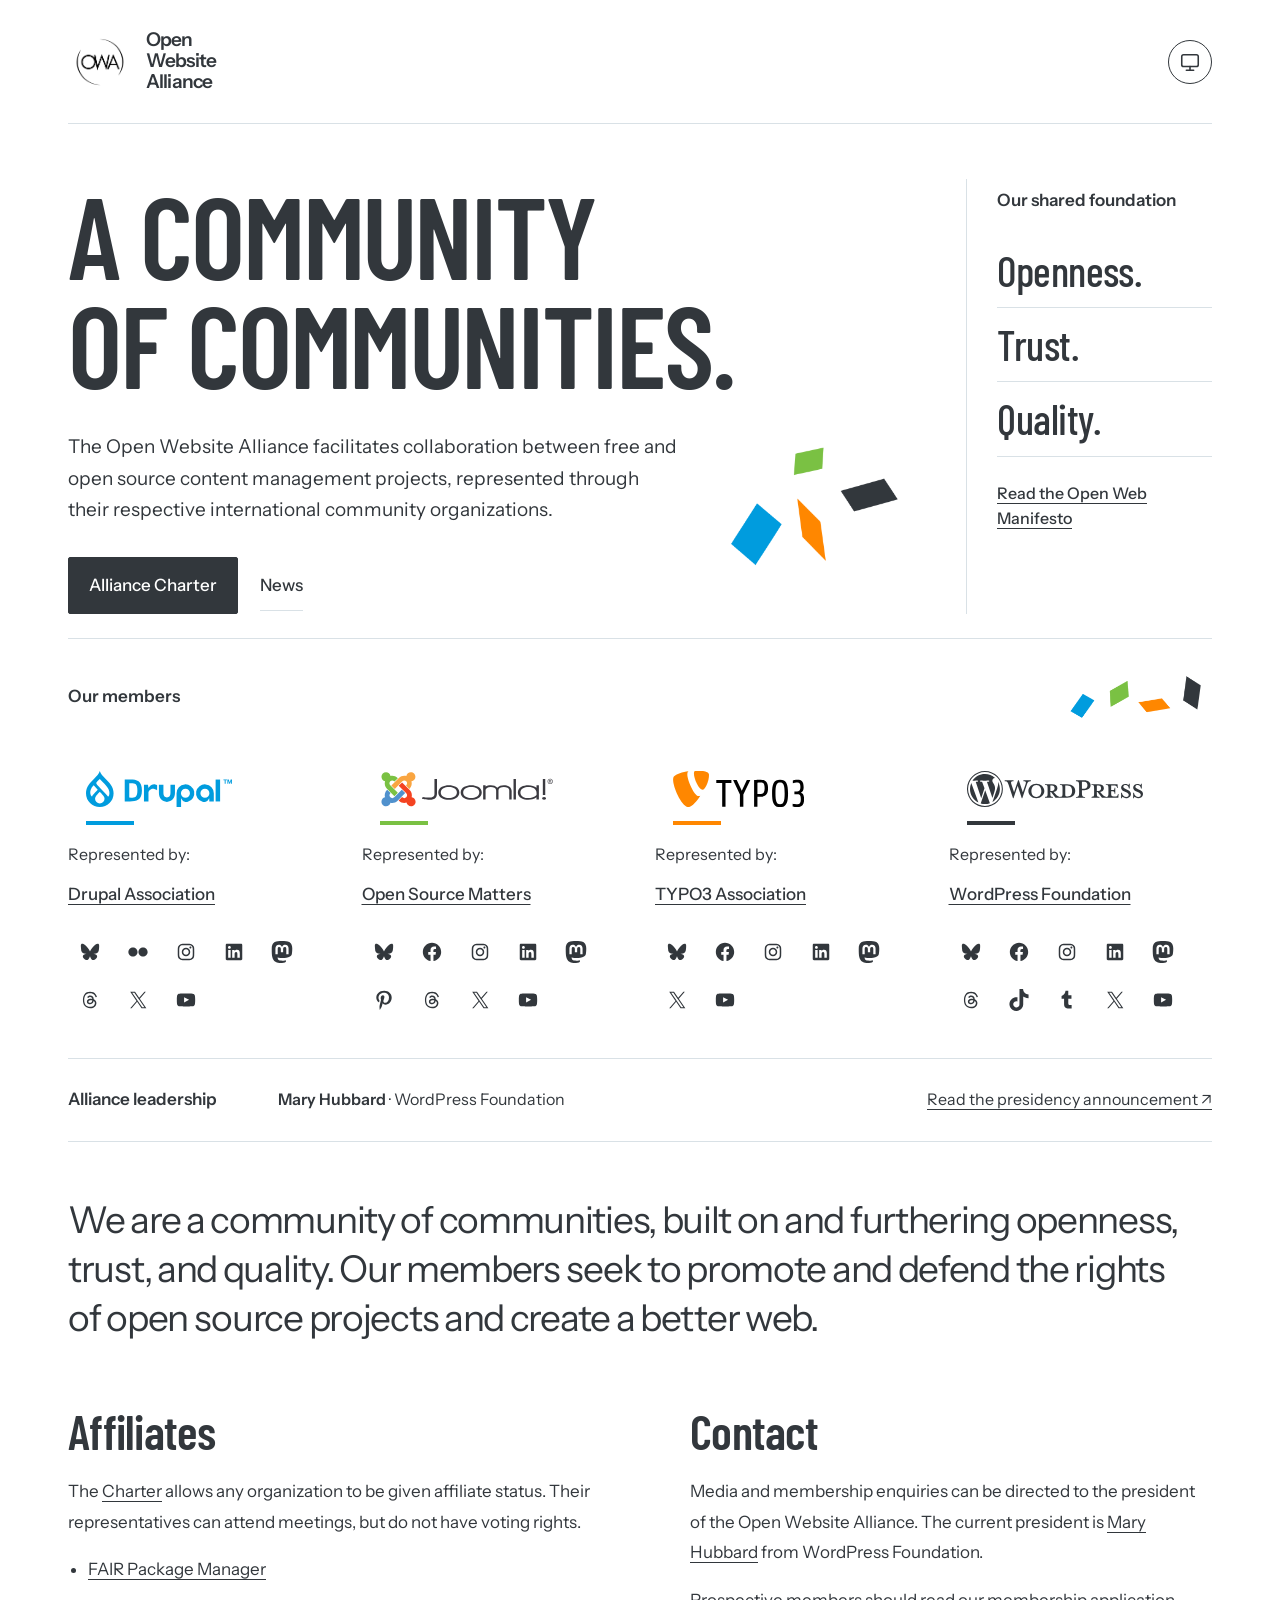
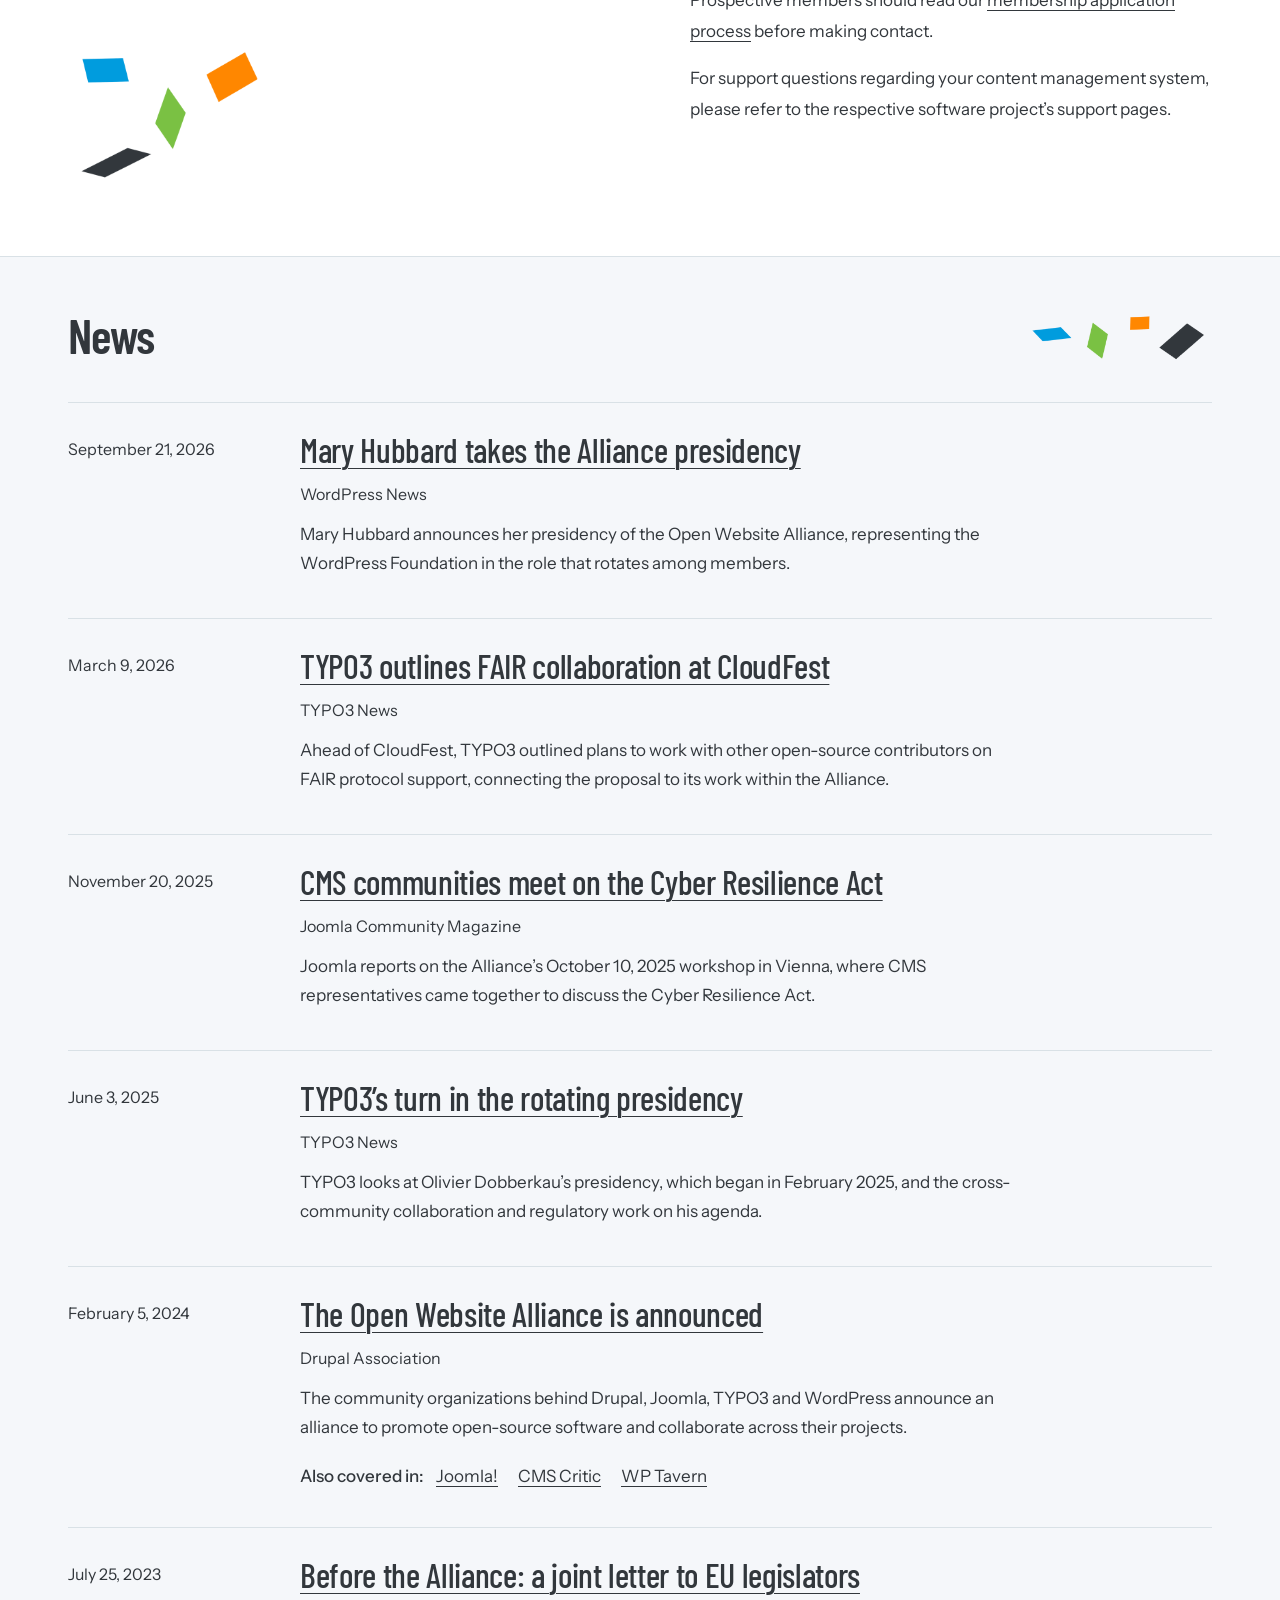
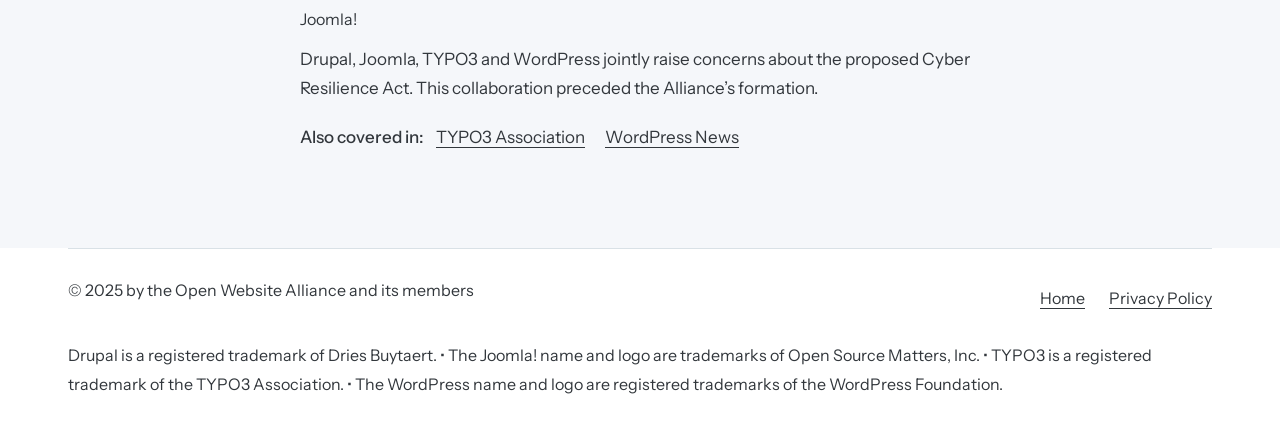
==== commit 5bd5394f: "Initial commit Establish the current Open Website Alliance source as a fresh history baseline.  - Pr" ====
--- a/site/index.html
+++ b/site/index.html
@@ -1,9 +1,1050 @@
-<!DOCTYPE html>
+<!doctype html>
 
-<html lang="en"><head><meta charset="utf-8"/><meta content="width=device-width,initial-scale=1" name="viewport"/>
-<meta content="noindex,nofollow" name="robots"/><meta content="A community of communities. Collaboration between free and open source content management projects." name="description"/>
-<title>Open Website Alliance</title><link href="images/logos/OWA%20logo.png" rel="icon" type="image/png"/>
-<script src="assets/theme.053e701d0f1e.js"></script><link href="assets/site.404ef3388f26.css" rel="stylesheet"/></head><body class="a-porcelain-ink charter">
-<a class="skip" href="#main">Skip to content</a><header class="masthead shell"><a class="brand" href="index.html"><img alt="" decoding="async" src="images/logos/OWA%20logo.png"/><span class="brand-wordmark"><span>Open</span> <span>Website</span> <span>Alliance</span></span></a><div class="theme-control" hidden=""><button aria-controls="theme-options" aria-expanded="false" aria-label="Color theme: System" data-preference="system" id="theme-mode" title="Color theme: System" type="button"><svg aria-hidden="true" class="theme-icon theme-icon-system" focusable="false" viewbox="0 0 24 24"><rect height="13" rx="2" width="18" x="3" y="4"></rect><path d="M8 21h8m-4-4v4"></path></svg><svg aria-hidden="true" class="theme-icon theme-icon-light" focusable="false" viewbox="0 0 24 24"><circle cx="12" cy="12" r="4"></circle><path d="M12 2v2m0 16v2M2 12h2m16 0h2M5 5l1.5 1.5m11 11L19 19M5 19l1.5-1.5m11-11L19 5"></path></svg><svg aria-hidden="true" class="theme-icon theme-icon-dark" focusable="false" viewbox="0 0 24 24"><path d="M20.8 13.1A9 9 0 0 1 10.9 3.2a9 9 0 1 0 9.9 9.9Z"></path></svg></button><div aria-label="Color theme" hidden="" id="theme-options" role="group"><button aria-pressed="true" data-theme-choice="system" type="button">System</button><button aria-pressed="false" data-theme-choice="light" type="button">Light</button><button aria-pressed="false" data-theme-choice="dark" type="button">Dark</button></div></div></header>
-<main id="main" tabindex="-1"><section class="hero shell"><div class="hero-copy"><h1>A community<br/> of <em>communities.</em></h1><p class="intro">The Alliance facilitates collaboration between free and open source content management projects, represented through their respective international community organizations.</p><div class="actions"><a class="primary" href="charter.html">Alliance Charter</a><a class="secondary" href="charter.html#open-web-manifesto">Open Web Manifesto</a><a class="secondary" href="#news">News</a></div></div><aside aria-label="Shared principles" class="principles"><p class="section-label">Our shared foundation</p><p class="principle">Openness.</p><p class="principle">Trust.</p><p class="principle">Quality.</p><a href="charter.html#open-web-manifesto">Read our shared principles</a><p class="aside-copy">Free and open source.<br/> Independent communities.<br/> A better web, together.</p></aside></section><section aria-labelledby="member-title" class="members shell" id="members"><div class="member-heading"><h2 class="section-label" id="member-title">Our members</h2></div><div class="member-grid"><div class="member"><a aria-describedby="external-link-hint" class="member-logo" href="https://www.drupal.org" rel="noopener noreferrer" target="_blank"><picture><source data-dark-logo="" media="screen and (prefers-color-scheme: dark)" srcset="images/logos/drupal-dark.svg"/><img alt="Drupal" decoding="async" src="images/logos/drupal.svg"/></picture></a><p class="by">Represented by:</p><a aria-describedby="external-link-hint" class="org" href="https://www.drupal.org/association" rel="noopener noreferrer" target="_blank">Drupal Association</a><ul aria-label="Drupal social profiles" class="member-socials"><li><a aria-describedby="external-link-hint" aria-label="Drupal on Bluesky" data-platform="Bluesky" href="https://bsky.app/profile/drupal.org" rel="noopener noreferrer" target="_blank" title="Drupal on Bluesky"><svg aria-hidden="true" focusable="false" viewbox="0 0 24 24" xmlns="http://www.w3.org/2000/svg"><path d="M6.3,4.2c2.3,1.7,4.8,5.3,5.7,7.2.9-1.9,3.4-5.4,5.7-7.2,1.7-1.3,4.3-2.2,4.3.9s-.4,5.2-.6,5.9c-.7,2.6-3.3,3.2-5.6,2.8,4,.7,5.1,3,2.9,5.3-5,5.2-6.7-2.8-6.7-2.8,0,0-1.7,8-6.7,2.8-2.2-2.3-1.2-4.6,2.9-5.3-2.3.4-4.9-.3-5.6-2.8-.2-.7-.6-5.3-.6-5.9,0-3.1,2.7-2.1,4.3-.9h0Z"></path></svg></a></li><li><a aria-describedby="external-link-hint" aria-label="Drupal Association on Bluesky" data-platform="Bluesky" href="https://bsky.app/profile/drupalassociation.bsky.social" rel="noopener noreferrer" target="_blank" title="Drupal Association on Bluesky"><svg aria-hidden="true" focusable="false" viewbox="0 0 24 24" xmlns="http://www.w3.org/2000/svg"><path d="M6.3,4.2c2.3,1.7,4.8,5.3,5.7,7.2.9-1.9,3.4-5.4,5.7-7.2,1.7-1.3,4.3-2.2,4.3.9s-.4,5.2-.6,5.9c-.7,2.6-3.3,3.2-5.6,2.8,4,.7,5.1,3,2.9,5.3-5,5.2-6.7-2.8-6.7-2.8,0,0-1.7,8-6.7,2.8-2.2-2.3-1.2-4.6,2.9-5.3-2.3.4-4.9-.3-5.6-2.8-.2-.7-.6-5.3-.6-5.9,0-3.1,2.7-2.1,4.3-.9h0Z"></path></svg></a></li><li><a aria-describedby="external-link-hint" aria-label="Drupal on Facebook" data-platform="Facebook" href="https://www.facebook.com/DrupalOpenSource/" rel="noopener noreferrer" target="_blank" title="Drupal on Facebook"><svg aria-hidden="true" focusable="false" viewbox="0 0 24 24" xmlns="http://www.w3.org/2000/svg"><path d="M12 2C6.5 2 2 6.5 2 12c0 5 3.7 9.1 8.4 9.9v-7H7.9V12h2.5V9.8c0-2.5 1.5-3.9 3.8-3.9 1.1 0 2.2.2 2.2.2v2.5h-1.3c-1.2 0-1.6.8-1.6 1.6V12h2.8l-.4 2.9h-2.3v7C18.3 21.1 22 17 22 12c0-5.5-4.5-10-10-10z"></path></svg></a></li><li><a aria-describedby="external-link-hint" aria-label="Drupal Association on Flickr (photo archive)" data-platform="Flickr" href="https://www.flickr.com/photos/drupalassoc/" rel="noopener noreferrer" target="_blank" title="Drupal Association on Flickr (photo archive)"><svg aria-hidden="true" focusable="false" viewbox="0 0 24 24" xmlns="http://www.w3.org/2000/svg"><path d="M6.5,7c-2.75,0-5,2.25-5,5s2.25,5,5,5s5-2.25,5-5S9.25,7,6.5,7z M17.5,7c-2.75,0-5,2.25-5,5s2.25,5,5,5s5-2.25,5-5 S20.25,7,17.5,7z"></path></svg></a></li><li><a aria-describedby="external-link-hint" aria-label="Drupal Association on Instagram" data-platform="Instagram" href="https://www.instagram.com/drupalassociation/" rel="noopener noreferrer" target="_blank" title="Drupal Association on Instagram"><svg aria-hidden="true" focusable="false" viewbox="0 0 24 24" xmlns="http://www.w3.org/2000/svg"><path d="M12,4.622c2.403,0,2.688,0.009,3.637,0.052c0.877,0.04,1.354,0.187,1.671,0.31c0.42,0.163,0.72,0.358,1.035,0.673 c0.315,0.315,0.51,0.615,0.673,1.035c0.123,0.317,0.27,0.794,0.31,1.671c0.043,0.949,0.052,1.234,0.052,3.637 s-0.009,2.688-0.052,3.637c-0.04,0.877-0.187,1.354-0.31,1.671c-0.163,0.42-0.358,0.72-0.673,1.035 c-0.315,0.315-0.615,0.51-1.035,0.673c-0.317,0.123-0.794,0.27-1.671,0.31c-0.949,0.043-1.233,0.052-3.637,0.052 s-2.688-0.009-3.637-0.052c-0.877-0.04-1.354-0.187-1.671-0.31c-0.42-0.163-0.72-0.358-1.035-0.673 c-0.315-0.315-0.51-0.615-0.673-1.035c-0.123-0.317-0.27-0.794-0.31-1.671C4.631,14.688,4.622,14.403,4.622,12 s0.009-2.688,0.052-3.637c0.04-0.877,0.187-1.354,0.31-1.671c0.163-0.42,0.358-0.72,0.673-1.035 c0.315-0.315,0.615-0.51,1.035-0.673c0.317-0.123,0.794-0.27,1.671-0.31C9.312,4.631,9.597,4.622,12,4.622 M12,3 C9.556,3,9.249,3.01,8.289,3.054C7.331,3.098,6.677,3.25,6.105,3.472C5.513,3.702,5.011,4.01,4.511,4.511 c-0.5,0.5-0.808,1.002-1.038,1.594C3.25,6.677,3.098,7.331,3.054,8.289C3.01,9.249,3,9.556,3,12c0,2.444,0.01,2.751,0.054,3.711 c0.044,0.958,0.196,1.612,0.418,2.185c0.23,0.592,0.538,1.094,1.038,1.594c0.5,0.5,1.002,0.808,1.594,1.038 c0.572,0.222,1.227,0.375,2.185,0.418C9.249,20.99,9.556,21,12,21s2.751-0.01,3.711-0.054c0.958-0.044,1.612-0.196,2.185-0.418 c0.592-0.23,1.094-0.538,1.594-1.038c0.5-0.5,0.808-1.002,1.038-1.594c0.222-0.572,0.375-1.227,0.418-2.185 C20.99,14.751,21,14.444,21,12s-0.01-2.751-0.054-3.711c-0.044-0.958-0.196-1.612-0.418-2.185c-0.23-0.592-0.538-1.094-1.038-1.594 c-0.5-0.5-1.002-0.808-1.594-1.038c-0.572-0.222-1.227-0.375-2.185-0.418C14.751,3.01,14.444,3,12,3L12,3z M12,7.378 c-2.552,0-4.622,2.069-4.622,4.622S9.448,16.622,12,16.622s4.622-2.069,4.622-4.622S14.552,7.378,12,7.378z M12,15 c-1.657,0-3-1.343-3-3s1.343-3,3-3s3,1.343,3,3S13.657,15,12,15z M16.804,6.116c-0.596,0-1.08,0.484-1.08,1.08 s0.484,1.08,1.08,1.08c0.596,0,1.08-0.484,1.08-1.08S17.401,6.116,16.804,6.116z"></path></svg></a></li><li><a aria-describedby="external-link-hint" aria-label="Drupal on LinkedIn" data-platform="LinkedIn" href="https://www.linkedin.com/company/drupal-project/" rel="noopener noreferrer" target="_blank" title="Drupal on LinkedIn"><svg aria-hidden="true" focusable="false" viewbox="0 0 24 24" xmlns="http://www.w3.org/2000/svg"><path d="M19.7,3H4.3C3.582,3,3,3.582,3,4.3v15.4C3,20.418,3.582,21,4.3,21h15.4c0.718,0,1.3-0.582,1.3-1.3V4.3 C21,3.582,20.418,3,19.7,3z M8.339,18.338H5.667v-8.59h2.672V18.338z M7.004,8.574c-0.857,0-1.549-0.694-1.549-1.548 c0-0.855,0.691-1.548,1.549-1.548c0.854,0,1.547,0.694,1.547,1.548C8.551,7.881,7.858,8.574,7.004,8.574z M18.339,18.338h-2.669 v-4.177c0-0.996-0.017-2.278-1.387-2.278c-1.389,0-1.601,1.086-1.601,2.206v4.249h-2.667v-8.59h2.559v1.174h0.037 c0.356-0.675,1.227-1.387,2.526-1.387c2.703,0,3.203,1.779,3.203,4.092V18.338z"></path></svg></a></li><li><a aria-describedby="external-link-hint" aria-label="Drupal Association on LinkedIn" data-platform="LinkedIn" href="https://www.linkedin.com/company/drupal-association/" rel="noopener noreferrer" target="_blank" title="Drupal Association on LinkedIn"><svg aria-hidden="true" focusable="false" viewbox="0 0 24 24" xmlns="http://www.w3.org/2000/svg"><path d="M19.7,3H4.3C3.582,3,3,3.582,3,4.3v15.4C3,20.418,3.582,21,4.3,21h15.4c0.718,0,1.3-0.582,1.3-1.3V4.3 C21,3.582,20.418,3,19.7,3z M8.339,18.338H5.667v-8.59h2.672V18.338z M7.004,8.574c-0.857,0-1.549-0.694-1.549-1.548 c0-0.855,0.691-1.548,1.549-1.548c0.854,0,1.547,0.694,1.547,1.548C8.551,7.881,7.858,8.574,7.004,8.574z M18.339,18.338h-2.669 v-4.177c0-0.996-0.017-2.278-1.387-2.278c-1.389,0-1.601,1.086-1.601,2.206v4.249h-2.667v-8.59h2.559v1.174h0.037 c0.356-0.675,1.227-1.387,2.526-1.387c2.703,0,3.203,1.779,3.203,4.092V18.338z"></path></svg></a></li><li><a aria-describedby="external-link-hint" aria-label="Drupal on Mastodon" data-platform="Mastodon" href="https://mastodon.social/@drupal" rel="noopener noreferrer" target="_blank" title="Drupal on Mastodon"><svg aria-hidden="true" focusable="false" viewbox="0 0 24 24" xmlns="http://www.w3.org/2000/svg"><path d="M23.193 7.879c0-5.206-3.411-6.732-3.411-6.732C18.062.357 15.108.025 12.041 0h-.076c-3.068.025-6.02.357-7.74 1.147 0 0-3.411 1.526-3.411 6.732 0 1.192-.023 2.618.015 4.129.124 5.092.934 10.109 5.641 11.355 2.17.574 4.034.695 5.535.612 2.722-.15 4.25-.972 4.25-.972l-.09-1.975s-1.945.613-4.129.539c-2.165-.074-4.449-.233-4.799-2.891a5.499 5.499 0 0 1-.048-.745s2.125.52 4.817.643c1.646.075 3.19-.097 4.758-.283 3.007-.359 5.625-2.212 5.954-3.905.517-2.665.475-6.507.475-6.507zm-4.024 6.709h-2.497V8.469c0-1.29-.543-1.944-1.628-1.944-1.2 0-1.802.776-1.802 2.312v3.349h-2.483v-3.35c0-1.536-.602-2.312-1.802-2.312-1.085 0-1.628.655-1.628 1.944v6.119H4.832V8.284c0-1.289.328-2.313.987-3.07.68-.758 1.569-1.146 2.674-1.146 1.278 0 2.246.491 2.886 1.474L12 6.585l.622-1.043c.64-.983 1.608-1.474 2.886-1.474 1.104 0 1.994.388 2.674 1.146.658.757.986 1.781.986 3.07v6.304z"></path></svg></a></li><li><a aria-describedby="external-link-hint" aria-label="Drupal Association on Mastodon" data-platform="Mastodon" href="https://mastodon.social/@drupalassoc" rel="noopener noreferrer" target="_blank" title="Drupal Association on Mastodon"><svg aria-hidden="true" focusable="false" viewbox="0 0 24 24" xmlns="http://www.w3.org/2000/svg"><path d="M23.193 7.879c0-5.206-3.411-6.732-3.411-6.732C18.062.357 15.108.025 12.041 0h-.076c-3.068.025-6.02.357-7.74 1.147 0 0-3.411 1.526-3.411 6.732 0 1.192-.023 2.618.015 4.129.124 5.092.934 10.109 5.641 11.355 2.17.574 4.034.695 5.535.612 2.722-.15 4.25-.972 4.25-.972l-.09-1.975s-1.945.613-4.129.539c-2.165-.074-4.449-.233-4.799-2.891a5.499 5.499 0 0 1-.048-.745s2.125.52 4.817.643c1.646.075 3.19-.097 4.758-.283 3.007-.359 5.625-2.212 5.954-3.905.517-2.665.475-6.507.475-6.507zm-4.024 6.709h-2.497V8.469c0-1.29-.543-1.944-1.628-1.944-1.2 0-1.802.776-1.802 2.312v3.349h-2.483v-3.35c0-1.536-.602-2.312-1.802-2.312-1.085 0-1.628.655-1.628 1.944v6.119H4.832V8.284c0-1.289.328-2.313.987-3.07.68-.758 1.569-1.146 2.674-1.146 1.278 0 2.246.491 2.886 1.474L12 6.585l.622-1.043c.64-.983 1.608-1.474 2.886-1.474 1.104 0 1.994.388 2.674 1.146.658.757.986 1.781.986 3.07v6.304z"></path></svg></a></li><li><a aria-describedby="external-link-hint" aria-label="Drupal Association on Threads" data-platform="Threads" href="https://www.threads.com/@drupalassociation" rel="noopener noreferrer" target="_blank" title="Drupal Association on Threads"><svg aria-hidden="true" focusable="false" viewbox="0 0 24 24" xmlns="http://www.w3.org/2000/svg"><path d="M16.3 11.3c-.1 0-.2-.1-.2-.1-.1-2.6-1.5-4-3.9-4-1.4 0-2.6.6-3.3 1.7l1.3.9c.5-.8 1.4-1 2-1 .8 0 1.4.2 1.7.7.3.3.5.8.5 1.3-.7-.1-1.4-.2-2.2-.1-2.2.1-3.7 1.4-3.6 3.2 0 .9.5 1.7 1.3 2.2.7.4 1.5.6 2.4.6 1.2-.1 2.1-.5 2.7-1.3.5-.6.8-1.4.9-2.4.6.3 1 .8 1.2 1.3.4.9.4 2.4-.8 3.6-1.1 1.1-2.3 1.5-4.3 1.5-2.1 0-3.8-.7-4.8-2S5.7 14.3 5.7 12c0-2.3.5-4.1 1.5-5.4 1.1-1.3 2.7-2 4.8-2 2.2 0 3.8.7 4.9 2 .5.7.9 1.5 1.2 2.5l1.5-.4c-.3-1.2-.8-2.2-1.5-3.1-1.3-1.7-3.3-2.6-6-2.6-2.6 0-4.7.9-6 2.6C4.9 7.2 4.3 9.3 4.3 12s.6 4.8 1.9 6.4c1.4 1.7 3.4 2.6 6 2.6 2.3 0 4-.6 5.3-2 1.8-1.8 1.7-4 1.1-5.4-.4-.9-1.2-1.7-2.3-2.3zm-4 3.8c-1 .1-2-.4-2-1.3 0-.7.5-1.5 2.1-1.6h.5c.6 0 1.1.1 1.6.2-.2 2.3-1.3 2.7-2.2 2.7z"></path></svg></a></li><li><a aria-describedby="external-link-hint" aria-label="Drupal on X (signpost account)" data-platform="X" href="https://twitter.com/drupal" rel="noopener noreferrer" target="_blank" title="Drupal on X (signpost account)"><svg aria-hidden="true" focusable="false" viewbox="0 0 24 24" xmlns="http://www.w3.org/2000/svg"><path d="M13.982 10.622 20.54 3h-1.554l-5.693 6.618L8.745 3H3.5l6.876 10.007L3.5 21h1.554l6.012-6.989L15.868 21h5.245l-7.131-10.378Zm-2.128 2.474-.697-.997-5.543-7.93H8l4.474 6.4.697.996 5.815 8.318h-2.387l-4.745-6.787Z"></path></svg></a></li><li><a aria-describedby="external-link-hint" aria-label="Drupal Association on X (signpost account)" data-platform="X" href="https://twitter.com/DrupalAssoc" rel="noopener noreferrer" target="_blank" title="Drupal Association on X (signpost account)"><svg aria-hidden="true" focusable="false" viewbox="0 0 24 24" xmlns="http://www.w3.org/2000/svg"><path d="M13.982 10.622 20.54 3h-1.554l-5.693 6.618L8.745 3H3.5l6.876 10.007L3.5 21h1.554l6.012-6.989L15.868 21h5.245l-7.131-10.378Zm-2.128 2.474-.697-.997-5.543-7.93H8l4.474 6.4.697.996 5.815 8.318h-2.387l-4.745-6.787Z"></path></svg></a></li><li><a aria-describedby="external-link-hint" aria-label="Drupal Association on YouTube" data-platform="YouTube" href="https://www.youtube.com/@DrupalAssociation" rel="noopener noreferrer" target="_blank" title="Drupal Association on YouTube"><svg aria-hidden="true" focusable="false" viewbox="0 0 24 24" xmlns="http://www.w3.org/2000/svg"><path d="M21.8,8.001c0,0-0.195-1.378-0.795-1.985c-0.76-0.797-1.613-0.801-2.004-0.847c-2.799-0.202-6.997-0.202-6.997-0.202 h-0.009c0,0-4.198,0-6.997,0.202C4.608,5.216,3.756,5.22,2.995,6.016C2.395,6.623,2.2,8.001,2.2,8.001S2,9.62,2,11.238v1.517 c0,1.618,0.2,3.237,0.2,3.237s0.195,1.378,0.795,1.985c0.761,0.797,1.76,0.771,2.205,0.855c1.6,0.153,6.8,0.201,6.8,0.201 s4.203-0.006,7.001-0.209c0.391-0.047,1.243-0.051,2.004-0.847c0.6-0.607,0.795-1.985,0.795-1.985s0.2-1.618,0.2-3.237v-1.517 C22,9.62,21.8,8.001,21.8,8.001z M9.935,14.594l-0.001-5.62l5.404,2.82L9.935,14.594z"></path></svg></a></li></ul></div><div class="member"><a aria-describedby="external-link-hint" class="member-logo" href="https://www.joomla.org" rel="noopener noreferrer" target="_blank"><picture><source data-dark-logo="" media="screen and (prefers-color-scheme: dark)" srcset="images/logos/joomla-dark.svg"/><img alt="Joomla!" decoding="async" src="images/logos/joomla.svg"/></picture></a><p class="by">Represented by:</p><a aria-describedby="external-link-hint" class="org" href="https://www.opensourcematters.org" rel="noopener noreferrer" target="_blank">Open Source Matters</a><ul aria-label="Joomla! social profiles" class="member-socials"><li><a aria-describedby="external-link-hint" aria-label="Joomla! on Bluesky" data-platform="Bluesky" href="https://bsky.app/profile/joomla.org" rel="noopener noreferrer" target="_blank" title="Joomla! on Bluesky"><svg aria-hidden="true" focusable="false" viewbox="0 0 24 24" xmlns="http://www.w3.org/2000/svg"><path d="M6.3,4.2c2.3,1.7,4.8,5.3,5.7,7.2.9-1.9,3.4-5.4,5.7-7.2,1.7-1.3,4.3-2.2,4.3.9s-.4,5.2-.6,5.9c-.7,2.6-3.3,3.2-5.6,2.8,4,.7,5.1,3,2.9,5.3-5,5.2-6.7-2.8-6.7-2.8,0,0-1.7,8-6.7,2.8-2.2-2.3-1.2-4.6,2.9-5.3-2.3.4-4.9-.3-5.6-2.8-.2-.7-.6-5.3-.6-5.9,0-3.1,2.7-2.1,4.3-.9h0Z"></path></svg></a></li><li><a aria-describedby="external-link-hint" aria-label="Joomla! on Facebook" data-platform="Facebook" href="https://www.facebook.com/joomla" rel="noopener noreferrer" target="_blank" title="Joomla! on Facebook"><svg aria-hidden="true" focusable="false" viewbox="0 0 24 24" xmlns="http://www.w3.org/2000/svg"><path d="M12 2C6.5 2 2 6.5 2 12c0 5 3.7 9.1 8.4 9.9v-7H7.9V12h2.5V9.8c0-2.5 1.5-3.9 3.8-3.9 1.1 0 2.2.2 2.2.2v2.5h-1.3c-1.2 0-1.6.8-1.6 1.6V12h2.8l-.4 2.9h-2.3v7C18.3 21.1 22 17 22 12c0-5.5-4.5-10-10-10z"></path></svg></a></li><li><a aria-describedby="external-link-hint" aria-label="Joomla! on Instagram" data-platform="Instagram" href="https://www.instagram.com/joomlaofficial/" rel="noopener noreferrer" target="_blank" title="Joomla! on Instagram"><svg aria-hidden="true" focusable="false" viewbox="0 0 24 24" xmlns="http://www.w3.org/2000/svg"><path d="M12,4.622c2.403,0,2.688,0.009,3.637,0.052c0.877,0.04,1.354,0.187,1.671,0.31c0.42,0.163,0.72,0.358,1.035,0.673 c0.315,0.315,0.51,0.615,0.673,1.035c0.123,0.317,0.27,0.794,0.31,1.671c0.043,0.949,0.052,1.234,0.052,3.637 s-0.009,2.688-0.052,3.637c-0.04,0.877-0.187,1.354-0.31,1.671c-0.163,0.42-0.358,0.72-0.673,1.035 c-0.315,0.315-0.615,0.51-1.035,0.673c-0.317,0.123-0.794,0.27-1.671,0.31c-0.949,0.043-1.233,0.052-3.637,0.052 s-2.688-0.009-3.637-0.052c-0.877-0.04-1.354-0.187-1.671-0.31c-0.42-0.163-0.72-0.358-1.035-0.673 c-0.315-0.315-0.51-0.615-0.673-1.035c-0.123-0.317-0.27-0.794-0.31-1.671C4.631,14.688,4.622,14.403,4.622,12 s0.009-2.688,0.052-3.637c0.04-0.877,0.187-1.354,0.31-1.671c0.163-0.42,0.358-0.72,0.673-1.035 c0.315-0.315,0.615-0.51,1.035-0.673c0.317-0.123,0.794-0.27,1.671-0.31C9.312,4.631,9.597,4.622,12,4.622 M12,3 C9.556,3,9.249,3.01,8.289,3.054C7.331,3.098,6.677,3.25,6.105,3.472C5.513,3.702,5.011,4.01,4.511,4.511 c-0.5,0.5-0.808,1.002-1.038,1.594C3.25,6.677,3.098,7.331,3.054,8.289C3.01,9.249,3,9.556,3,12c0,2.444,0.01,2.751,0.054,3.711 c0.044,0.958,0.196,1.612,0.418,2.185c0.23,0.592,0.538,1.094,1.038,1.594c0.5,0.5,1.002,0.808,1.594,1.038 c0.572,0.222,1.227,0.375,2.185,0.418C9.249,20.99,9.556,21,12,21s2.751-0.01,3.711-0.054c0.958-0.044,1.612-0.196,2.185-0.418 c0.592-0.23,1.094-0.538,1.594-1.038c0.5-0.5,0.808-1.002,1.038-1.594c0.222-0.572,0.375-1.227,0.418-2.185 C20.99,14.751,21,14.444,21,12s-0.01-2.751-0.054-3.711c-0.044-0.958-0.196-1.612-0.418-2.185c-0.23-0.592-0.538-1.094-1.038-1.594 c-0.5-0.5-1.002-0.808-1.594-1.038c-0.572-0.222-1.227-0.375-2.185-0.418C14.751,3.01,14.444,3,12,3L12,3z M12,7.378 c-2.552,0-4.622,2.069-4.622,4.622S9.448,16.622,12,16.622s4.622-2.069,4.622-4.622S14.552,7.378,12,7.378z M12,15 c-1.657,0-3-1.343-3-3s1.343-3,3-3s3,1.343,3,3S13.657,15,12,15z M16.804,6.116c-0.596,0-1.08,0.484-1.08,1.08 s0.484,1.08,1.08,1.08c0.596,0,1.08-0.484,1.08-1.08S17.401,6.116,16.804,6.116z"></path></svg></a></li><li><a aria-describedby="external-link-hint" aria-label="Joomla! on LinkedIn" data-platform="LinkedIn" href="https://www.linkedin.com/company/joomla" rel="noopener noreferrer" target="_blank" title="Joomla! on LinkedIn"><svg aria-hidden="true" focusable="false" viewbox="0 0 24 24" xmlns="http://www.w3.org/2000/svg"><path d="M19.7,3H4.3C3.582,3,3,3.582,3,4.3v15.4C3,20.418,3.582,21,4.3,21h15.4c0.718,0,1.3-0.582,1.3-1.3V4.3 C21,3.582,20.418,3,19.7,3z M8.339,18.338H5.667v-8.59h2.672V18.338z M7.004,8.574c-0.857,0-1.549-0.694-1.549-1.548 c0-0.855,0.691-1.548,1.549-1.548c0.854,0,1.547,0.694,1.547,1.548C8.551,7.881,7.858,8.574,7.004,8.574z M18.339,18.338h-2.669 v-4.177c0-0.996-0.017-2.278-1.387-2.278c-1.389,0-1.601,1.086-1.601,2.206v4.249h-2.667v-8.59h2.559v1.174h0.037 c0.356-0.675,1.227-1.387,2.526-1.387c2.703,0,3.203,1.779,3.203,4.092V18.338z"></path></svg></a></li><li><a aria-describedby="external-link-hint" aria-label="Joomla! on Mastodon" data-platform="Mastodon" href="https://joomla.social/@joomla" rel="noopener noreferrer" target="_blank" title="Joomla! on Mastodon"><svg aria-hidden="true" focusable="false" viewbox="0 0 24 24" xmlns="http://www.w3.org/2000/svg"><path d="M23.193 7.879c0-5.206-3.411-6.732-3.411-6.732C18.062.357 15.108.025 12.041 0h-.076c-3.068.025-6.02.357-7.74 1.147 0 0-3.411 1.526-3.411 6.732 0 1.192-.023 2.618.015 4.129.124 5.092.934 10.109 5.641 11.355 2.17.574 4.034.695 5.535.612 2.722-.15 4.25-.972 4.25-.972l-.09-1.975s-1.945.613-4.129.539c-2.165-.074-4.449-.233-4.799-2.891a5.499 5.499 0 0 1-.048-.745s2.125.52 4.817.643c1.646.075 3.19-.097 4.758-.283 3.007-.359 5.625-2.212 5.954-3.905.517-2.665.475-6.507.475-6.507zm-4.024 6.709h-2.497V8.469c0-1.29-.543-1.944-1.628-1.944-1.2 0-1.802.776-1.802 2.312v3.349h-2.483v-3.35c0-1.536-.602-2.312-1.802-2.312-1.085 0-1.628.655-1.628 1.944v6.119H4.832V8.284c0-1.289.328-2.313.987-3.07.68-.758 1.569-1.146 2.674-1.146 1.278 0 2.246.491 2.886 1.474L12 6.585l.622-1.043c.64-.983 1.608-1.474 2.886-1.474 1.104 0 1.994.388 2.674 1.146.658.757.986 1.781.986 3.07v6.304z"></path></svg></a></li><li><a aria-describedby="external-link-hint" aria-label="Joomla! on Pinterest" data-platform="Pinterest" href="https://www.pinterest.com/joomla" rel="noopener noreferrer" target="_blank" title="Joomla! on Pinterest"><svg aria-hidden="true" focusable="false" viewbox="0 0 24 24" xmlns="http://www.w3.org/2000/svg"><path d="M12.289,2C6.617,2,3.606,5.648,3.606,9.622c0,1.846,1.025,4.146,2.666,4.878c0.25,0.111,0.381,0.063,0.439-0.169 c0.044-0.175,0.267-1.029,0.365-1.428c0.032-0.128,0.017-0.237-0.091-0.362C6.445,11.911,6.01,10.75,6.01,9.668 c0-2.777,2.194-5.464,5.933-5.464c3.23,0,5.49,2.108,5.49,5.122c0,3.407-1.794,5.768-4.13,5.768c-1.291,0-2.257-1.021-1.948-2.277 c0.372-1.495,1.089-3.112,1.089-4.191c0-0.967-0.542-1.775-1.663-1.775c-1.319,0-2.379,1.309-2.379,3.059 c0,1.115,0.394,1.869,0.394,1.869s-1.302,5.279-1.54,6.261c-0.405,1.666,0.053,4.368,0.094,4.604 c0.021,0.126,0.167,0.169,0.25,0.063c0.129-0.165,1.699-2.419,2.142-4.051c0.158-0.59,0.817-2.995,0.817-2.995 c0.43,0.784,1.681,1.446,3.013,1.446c3.963,0,6.822-3.494,6.822-7.833C20.394,5.112,16.849,2,12.289,2"></path></svg></a></li><li><a aria-describedby="external-link-hint" aria-label="Joomla! on Threads" data-platform="Threads" href="https://www.threads.com/@joomlaofficial" rel="noopener noreferrer" target="_blank" title="Joomla! on Threads"><svg aria-hidden="true" focusable="false" viewbox="0 0 24 24" xmlns="http://www.w3.org/2000/svg"><path d="M16.3 11.3c-.1 0-.2-.1-.2-.1-.1-2.6-1.5-4-3.9-4-1.4 0-2.6.6-3.3 1.7l1.3.9c.5-.8 1.4-1 2-1 .8 0 1.4.2 1.7.7.3.3.5.8.5 1.3-.7-.1-1.4-.2-2.2-.1-2.2.1-3.7 1.4-3.6 3.2 0 .9.5 1.7 1.3 2.2.7.4 1.5.6 2.4.6 1.2-.1 2.1-.5 2.7-1.3.5-.6.8-1.4.9-2.4.6.3 1 .8 1.2 1.3.4.9.4 2.4-.8 3.6-1.1 1.1-2.3 1.5-4.3 1.5-2.1 0-3.8-.7-4.8-2S5.7 14.3 5.7 12c0-2.3.5-4.1 1.5-5.4 1.1-1.3 2.7-2 4.8-2 2.2 0 3.8.7 4.9 2 .5.7.9 1.5 1.2 2.5l1.5-.4c-.3-1.2-.8-2.2-1.5-3.1-1.3-1.7-3.3-2.6-6-2.6-2.6 0-4.7.9-6 2.6C4.9 7.2 4.3 9.3 4.3 12s.6 4.8 1.9 6.4c1.4 1.7 3.4 2.6 6 2.6 2.3 0 4-.6 5.3-2 1.8-1.8 1.7-4 1.1-5.4-.4-.9-1.2-1.7-2.3-2.3zm-4 3.8c-1 .1-2-.4-2-1.3 0-.7.5-1.5 2.1-1.6h.5c.6 0 1.1.1 1.6.2-.2 2.3-1.3 2.7-2.2 2.7z"></path></svg></a></li><li><a aria-describedby="external-link-hint" aria-label="Joomla! on X" data-platform="X" href="https://x.com/joomla" rel="noopener noreferrer" target="_blank" title="Joomla! on X"><svg aria-hidden="true" focusable="false" viewbox="0 0 24 24" xmlns="http://www.w3.org/2000/svg"><path d="M13.982 10.622 20.54 3h-1.554l-5.693 6.618L8.745 3H3.5l6.876 10.007L3.5 21h1.554l6.012-6.989L15.868 21h5.245l-7.131-10.378Zm-2.128 2.474-.697-.997-5.543-7.93H8l4.474 6.4.697.996 5.815 8.318h-2.387l-4.745-6.787Z"></path></svg></a></li><li><a aria-describedby="external-link-hint" aria-label="Joomla! on YouTube" data-platform="YouTube" href="https://www.youtube.com/@joomla" rel="noopener noreferrer" target="_blank" title="Joomla! on YouTube"><svg aria-hidden="true" focusable="false" viewbox="0 0 24 24" xmlns="http://www.w3.org/2000/svg"><path d="M21.8,8.001c0,0-0.195-1.378-0.795-1.985c-0.76-0.797-1.613-0.801-2.004-0.847c-2.799-0.202-6.997-0.202-6.997-0.202 h-0.009c0,0-4.198,0-6.997,0.202C4.608,5.216,3.756,5.22,2.995,6.016C2.395,6.623,2.2,8.001,2.2,8.001S2,9.62,2,11.238v1.517 c0,1.618,0.2,3.237,0.2,3.237s0.195,1.378,0.795,1.985c0.761,0.797,1.76,0.771,2.205,0.855c1.6,0.153,6.8,0.201,6.8,0.201 s4.203-0.006,7.001-0.209c0.391-0.047,1.243-0.051,2.004-0.847c0.6-0.607,0.795-1.985,0.795-1.985s0.2-1.618,0.2-3.237v-1.517 C22,9.62,21.8,8.001,21.8,8.001z M9.935,14.594l-0.001-5.62l5.404,2.82L9.935,14.594z"></path></svg></a></li></ul></div><div class="member"><a aria-describedby="external-link-hint" class="member-logo" href="https://www.typo3.com" rel="noopener noreferrer" target="_blank"><picture><source data-dark-logo="" media="screen and (prefers-color-scheme: dark)" srcset="images/logos/typo3-dark.svg"/><img alt="TYPO3" decoding="async" src="images/logos/typo3.svg"/></picture></a><p class="by">Represented by:</p><a aria-describedby="external-link-hint" class="org" href="https://www.typo3.org/association" rel="noopener noreferrer" target="_blank">TYPO3 Association</a><ul aria-label="TYPO3 social profiles" class="member-socials"><li><a aria-describedby="external-link-hint" aria-label="TYPO3 on Bluesky" data-platform="Bluesky" href="https://bsky.app/profile/typo3.com" rel="noopener noreferrer" target="_blank" title="TYPO3 on Bluesky"><svg aria-hidden="true" focusable="false" viewbox="0 0 24 24" xmlns="http://www.w3.org/2000/svg"><path d="M6.3,4.2c2.3,1.7,4.8,5.3,5.7,7.2.9-1.9,3.4-5.4,5.7-7.2,1.7-1.3,4.3-2.2,4.3.9s-.4,5.2-.6,5.9c-.7,2.6-3.3,3.2-5.6,2.8,4,.7,5.1,3,2.9,5.3-5,5.2-6.7-2.8-6.7-2.8,0,0-1.7,8-6.7,2.8-2.2-2.3-1.2-4.6,2.9-5.3-2.3.4-4.9-.3-5.6-2.8-.2-.7-.6-5.3-.6-5.9,0-3.1,2.7-2.1,4.3-.9h0Z"></path></svg></a></li><li><a aria-describedby="external-link-hint" aria-label="TYPO3 on Facebook" data-platform="Facebook" href="https://www.facebook.com/typo3" rel="noopener noreferrer" target="_blank" title="TYPO3 on Facebook"><svg aria-hidden="true" focusable="false" viewbox="0 0 24 24" xmlns="http://www.w3.org/2000/svg"><path d="M12 2C6.5 2 2 6.5 2 12c0 5 3.7 9.1 8.4 9.9v-7H7.9V12h2.5V9.8c0-2.5 1.5-3.9 3.8-3.9 1.1 0 2.2.2 2.2.2v2.5h-1.3c-1.2 0-1.6.8-1.6 1.6V12h2.8l-.4 2.9h-2.3v7C18.3 21.1 22 17 22 12c0-5.5-4.5-10-10-10z"></path></svg></a></li><li><a aria-describedby="external-link-hint" aria-label="TYPO3 on Instagram" data-platform="Instagram" href="https://www.instagram.com/typo3_official" rel="noopener noreferrer" target="_blank" title="TYPO3 on Instagram"><svg aria-hidden="true" focusable="false" viewbox="0 0 24 24" xmlns="http://www.w3.org/2000/svg"><path d="M12,4.622c2.403,0,2.688,0.009,3.637,0.052c0.877,0.04,1.354,0.187,1.671,0.31c0.42,0.163,0.72,0.358,1.035,0.673 c0.315,0.315,0.51,0.615,0.673,1.035c0.123,0.317,0.27,0.794,0.31,1.671c0.043,0.949,0.052,1.234,0.052,3.637 s-0.009,2.688-0.052,3.637c-0.04,0.877-0.187,1.354-0.31,1.671c-0.163,0.42-0.358,0.72-0.673,1.035 c-0.315,0.315-0.615,0.51-1.035,0.673c-0.317,0.123-0.794,0.27-1.671,0.31c-0.949,0.043-1.233,0.052-3.637,0.052 s-2.688-0.009-3.637-0.052c-0.877-0.04-1.354-0.187-1.671-0.31c-0.42-0.163-0.72-0.358-1.035-0.673 c-0.315-0.315-0.51-0.615-0.673-1.035c-0.123-0.317-0.27-0.794-0.31-1.671C4.631,14.688,4.622,14.403,4.622,12 s0.009-2.688,0.052-3.637c0.04-0.877,0.187-1.354,0.31-1.671c0.163-0.42,0.358-0.72,0.673-1.035 c0.315-0.315,0.615-0.51,1.035-0.673c0.317-0.123,0.794-0.27,1.671-0.31C9.312,4.631,9.597,4.622,12,4.622 M12,3 C9.556,3,9.249,3.01,8.289,3.054C7.331,3.098,6.677,3.25,6.105,3.472C5.513,3.702,5.011,4.01,4.511,4.511 c-0.5,0.5-0.808,1.002-1.038,1.594C3.25,6.677,3.098,7.331,3.054,8.289C3.01,9.249,3,9.556,3,12c0,2.444,0.01,2.751,0.054,3.711 c0.044,0.958,0.196,1.612,0.418,2.185c0.23,0.592,0.538,1.094,1.038,1.594c0.5,0.5,1.002,0.808,1.594,1.038 c0.572,0.222,1.227,0.375,2.185,0.418C9.249,20.99,9.556,21,12,21s2.751-0.01,3.711-0.054c0.958-0.044,1.612-0.196,2.185-0.418 c0.592-0.23,1.094-0.538,1.594-1.038c0.5-0.5,0.808-1.002,1.038-1.594c0.222-0.572,0.375-1.227,0.418-2.185 C20.99,14.751,21,14.444,21,12s-0.01-2.751-0.054-3.711c-0.044-0.958-0.196-1.612-0.418-2.185c-0.23-0.592-0.538-1.094-1.038-1.594 c-0.5-0.5-1.002-0.808-1.594-1.038c-0.572-0.222-1.227-0.375-2.185-0.418C14.751,3.01,14.444,3,12,3L12,3z M12,7.378 c-2.552,0-4.622,2.069-4.622,4.622S9.448,16.622,12,16.622s4.622-2.069,4.622-4.622S14.552,7.378,12,7.378z M12,15 c-1.657,0-3-1.343-3-3s1.343-3,3-3s3,1.343,3,3S13.657,15,12,15z M16.804,6.116c-0.596,0-1.08,0.484-1.08,1.08 s0.484,1.08,1.08,1.08c0.596,0,1.08-0.484,1.08-1.08S17.401,6.116,16.804,6.116z"></path></svg></a></li><li><a aria-describedby="external-link-hint" aria-label="TYPO3 on LinkedIn" data-platform="LinkedIn" href="https://www.linkedin.com/company/typo3-gmbh" rel="noopener noreferrer" target="_blank" title="TYPO3 on LinkedIn"><svg aria-hidden="true" focusable="false" viewbox="0 0 24 24" xmlns="http://www.w3.org/2000/svg"><path d="M19.7,3H4.3C3.582,3,3,3.582,3,4.3v15.4C3,20.418,3.582,21,4.3,21h15.4c0.718,0,1.3-0.582,1.3-1.3V4.3 C21,3.582,20.418,3,19.7,3z M8.339,18.338H5.667v-8.59h2.672V18.338z M7.004,8.574c-0.857,0-1.549-0.694-1.549-1.548 c0-0.855,0.691-1.548,1.549-1.548c0.854,0,1.547,0.694,1.547,1.548C8.551,7.881,7.858,8.574,7.004,8.574z M18.339,18.338h-2.669 v-4.177c0-0.996-0.017-2.278-1.387-2.278c-1.389,0-1.601,1.086-1.601,2.206v4.249h-2.667v-8.59h2.559v1.174h0.037 c0.356-0.675,1.227-1.387,2.526-1.387c2.703,0,3.203,1.779,3.203,4.092V18.338z"></path></svg></a></li><li><a aria-describedby="external-link-hint" aria-label="TYPO3 on Mastodon" data-platform="Mastodon" href="https://typo3.social/@typo3" rel="noopener noreferrer" target="_blank" title="TYPO3 on Mastodon"><svg aria-hidden="true" focusable="false" viewbox="0 0 24 24" xmlns="http://www.w3.org/2000/svg"><path d="M23.193 7.879c0-5.206-3.411-6.732-3.411-6.732C18.062.357 15.108.025 12.041 0h-.076c-3.068.025-6.02.357-7.74 1.147 0 0-3.411 1.526-3.411 6.732 0 1.192-.023 2.618.015 4.129.124 5.092.934 10.109 5.641 11.355 2.17.574 4.034.695 5.535.612 2.722-.15 4.25-.972 4.25-.972l-.09-1.975s-1.945.613-4.129.539c-2.165-.074-4.449-.233-4.799-2.891a5.499 5.499 0 0 1-.048-.745s2.125.52 4.817.643c1.646.075 3.19-.097 4.758-.283 3.007-.359 5.625-2.212 5.954-3.905.517-2.665.475-6.507.475-6.507zm-4.024 6.709h-2.497V8.469c0-1.29-.543-1.944-1.628-1.944-1.2 0-1.802.776-1.802 2.312v3.349h-2.483v-3.35c0-1.536-.602-2.312-1.802-2.312-1.085 0-1.628.655-1.628 1.944v6.119H4.832V8.284c0-1.289.328-2.313.987-3.07.68-.758 1.569-1.146 2.674-1.146 1.278 0 2.246.491 2.886 1.474L12 6.585l.622-1.043c.64-.983 1.608-1.474 2.886-1.474 1.104 0 1.994.388 2.674 1.146.658.757.986 1.781.986 3.07v6.304z"></path></svg></a></li><li><a aria-describedby="external-link-hint" aria-label="TYPO3 on X (historical account)" data-platform="X" href="https://twitter.com/typo3" rel="noopener noreferrer" target="_blank" title="TYPO3 on X (historical account)"><svg aria-hidden="true" focusable="false" viewbox="0 0 24 24" xmlns="http://www.w3.org/2000/svg"><path d="M13.982 10.622 20.54 3h-1.554l-5.693 6.618L8.745 3H3.5l6.876 10.007L3.5 21h1.554l6.012-6.989L15.868 21h5.245l-7.131-10.378Zm-2.128 2.474-.697-.997-5.543-7.93H8l4.474 6.4.697.996 5.815 8.318h-2.387l-4.745-6.787Z"></path></svg></a></li><li><a aria-describedby="external-link-hint" aria-label="TYPO3 on YouTube" data-platform="YouTube" href="https://www.youtube.com/c/typo3" rel="noopener noreferrer" target="_blank" title="TYPO3 on YouTube"><svg aria-hidden="true" focusable="false" viewbox="0 0 24 24" xmlns="http://www.w3.org/2000/svg"><path d="M21.8,8.001c0,0-0.195-1.378-0.795-1.985c-0.76-0.797-1.613-0.801-2.004-0.847c-2.799-0.202-6.997-0.202-6.997-0.202 h-0.009c0,0-4.198,0-6.997,0.202C4.608,5.216,3.756,5.22,2.995,6.016C2.395,6.623,2.2,8.001,2.2,8.001S2,9.62,2,11.238v1.517 c0,1.618,0.2,3.237,0.2,3.237s0.195,1.378,0.795,1.985c0.761,0.797,1.76,0.771,2.205,0.855c1.6,0.153,6.8,0.201,6.8,0.201 s4.203-0.006,7.001-0.209c0.391-0.047,1.243-0.051,2.004-0.847c0.6-0.607,0.795-1.985,0.795-1.985s0.2-1.618,0.2-3.237v-1.517 C22,9.62,21.8,8.001,21.8,8.001z M9.935,14.594l-0.001-5.62l5.404,2.82L9.935,14.594z"></path></svg></a></li></ul></div><div class="member" id="wordpress-card"><a aria-describedby="external-link-hint" class="member-logo" href="https://wordpress.org" rel="noopener noreferrer" target="_blank"><picture><source data-dark-logo="" media="screen and (prefers-color-scheme: dark)" srcset="images/logos/wordpress-dark.png"/><img alt="WordPress" decoding="async" src="images/logos/wordpress.svg"/></picture></a><p class="by">Represented by:</p><a aria-describedby="external-link-hint" class="org" href="https://wordpressfoundation.org/" rel="noopener noreferrer" target="_blank">WordPress Foundation</a><ul aria-label="WordPress social profiles" class="member-socials"><li><a aria-describedby="external-link-hint" aria-label="WordPress on Bluesky" data-platform="Bluesky" href="https://bsky.app/profile/wordpress.org" rel="noopener noreferrer" target="_blank" title="WordPress on Bluesky"><svg aria-hidden="true" focusable="false" viewbox="0 0 24 24" xmlns="http://www.w3.org/2000/svg"><path d="M6.3,4.2c2.3,1.7,4.8,5.3,5.7,7.2.9-1.9,3.4-5.4,5.7-7.2,1.7-1.3,4.3-2.2,4.3.9s-.4,5.2-.6,5.9c-.7,2.6-3.3,3.2-5.6,2.8,4,.7,5.1,3,2.9,5.3-5,5.2-6.7-2.8-6.7-2.8,0,0-1.7,8-6.7,2.8-2.2-2.3-1.2-4.6,2.9-5.3-2.3.4-4.9-.3-5.6-2.8-.2-.7-.6-5.3-.6-5.9,0-3.1,2.7-2.1,4.3-.9h0Z"></path></svg></a></li><li><a aria-describedby="external-link-hint" aria-label="WordPress on Facebook" data-platform="Facebook" href="https://www.facebook.com/WordPress/" rel="noopener noreferrer" target="_blank" title="WordPress on Facebook"><svg aria-hidden="true" focusable="false" viewbox="0 0 24 24" xmlns="http://www.w3.org/2000/svg"><path d="M12 2C6.5 2 2 6.5 2 12c0 5 3.7 9.1 8.4 9.9v-7H7.9V12h2.5V9.8c0-2.5 1.5-3.9 3.8-3.9 1.1 0 2.2.2 2.2.2v2.5h-1.3c-1.2 0-1.6.8-1.6 1.6V12h2.8l-.4 2.9h-2.3v7C18.3 21.1 22 17 22 12c0-5.5-4.5-10-10-10z"></path></svg></a></li><li><a aria-describedby="external-link-hint" aria-label="WordPress on Instagram" data-platform="Instagram" href="https://www.instagram.com/wordpress/" rel="noopener noreferrer" target="_blank" title="WordPress on Instagram"><svg aria-hidden="true" focusable="false" viewbox="0 0 24 24" xmlns="http://www.w3.org/2000/svg"><path d="M12,4.622c2.403,0,2.688,0.009,3.637,0.052c0.877,0.04,1.354,0.187,1.671,0.31c0.42,0.163,0.72,0.358,1.035,0.673 c0.315,0.315,0.51,0.615,0.673,1.035c0.123,0.317,0.27,0.794,0.31,1.671c0.043,0.949,0.052,1.234,0.052,3.637 s-0.009,2.688-0.052,3.637c-0.04,0.877-0.187,1.354-0.31,1.671c-0.163,0.42-0.358,0.72-0.673,1.035 c-0.315,0.315-0.615,0.51-1.035,0.673c-0.317,0.123-0.794,0.27-1.671,0.31c-0.949,0.043-1.233,0.052-3.637,0.052 s-2.688-0.009-3.637-0.052c-0.877-0.04-1.354-0.187-1.671-0.31c-0.42-0.163-0.72-0.358-1.035-0.673 c-0.315-0.315-0.51-0.615-0.673-1.035c-0.123-0.317-0.27-0.794-0.31-1.671C4.631,14.688,4.622,14.403,4.622,12 s0.009-2.688,0.052-3.637c0.04-0.877,0.187-1.354,0.31-1.671c0.163-0.42,0.358-0.72,0.673-1.035 c0.315-0.315,0.615-0.51,1.035-0.673c0.317-0.123,0.794-0.27,1.671-0.31C9.312,4.631,9.597,4.622,12,4.622 M12,3 C9.556,3,9.249,3.01,8.289,3.054C7.331,3.098,6.677,3.25,6.105,3.472C5.513,3.702,5.011,4.01,4.511,4.511 c-0.5,0.5-0.808,1.002-1.038,1.594C3.25,6.677,3.098,7.331,3.054,8.289C3.01,9.249,3,9.556,3,12c0,2.444,0.01,2.751,0.054,3.711 c0.044,0.958,0.196,1.612,0.418,2.185c0.23,0.592,0.538,1.094,1.038,1.594c0.5,0.5,1.002,0.808,1.594,1.038 c0.572,0.222,1.227,0.375,2.185,0.418C9.249,20.99,9.556,21,12,21s2.751-0.01,3.711-0.054c0.958-0.044,1.612-0.196,2.185-0.418 c0.592-0.23,1.094-0.538,1.594-1.038c0.5-0.5,0.808-1.002,1.038-1.594c0.222-0.572,0.375-1.227,0.418-2.185 C20.99,14.751,21,14.444,21,12s-0.01-2.751-0.054-3.711c-0.044-0.958-0.196-1.612-0.418-2.185c-0.23-0.592-0.538-1.094-1.038-1.594 c-0.5-0.5-1.002-0.808-1.594-1.038c-0.572-0.222-1.227-0.375-2.185-0.418C14.751,3.01,14.444,3,12,3L12,3z M12,7.378 c-2.552,0-4.622,2.069-4.622,4.622S9.448,16.622,12,16.622s4.622-2.069,4.622-4.622S14.552,7.378,12,7.378z M12,15 c-1.657,0-3-1.343-3-3s1.343-3,3-3s3,1.343,3,3S13.657,15,12,15z M16.804,6.116c-0.596,0-1.08,0.484-1.08,1.08 s0.484,1.08,1.08,1.08c0.596,0,1.08-0.484,1.08-1.08S17.401,6.116,16.804,6.116z"></path></svg></a></li><li><a aria-describedby="external-link-hint" aria-label="WordPress on LinkedIn" data-platform="LinkedIn" href="https://www.linkedin.com/company/wordpress" rel="noopener noreferrer" target="_blank" title="WordPress on LinkedIn"><svg aria-hidden="true" focusable="false" viewbox="0 0 24 24" xmlns="http://www.w3.org/2000/svg"><path d="M19.7,3H4.3C3.582,3,3,3.582,3,4.3v15.4C3,20.418,3.582,21,4.3,21h15.4c0.718,0,1.3-0.582,1.3-1.3V4.3 C21,3.582,20.418,3,19.7,3z M8.339,18.338H5.667v-8.59h2.672V18.338z M7.004,8.574c-0.857,0-1.549-0.694-1.549-1.548 c0-0.855,0.691-1.548,1.549-1.548c0.854,0,1.547,0.694,1.547,1.548C8.551,7.881,7.858,8.574,7.004,8.574z M18.339,18.338h-2.669 v-4.177c0-0.996-0.017-2.278-1.387-2.278c-1.389,0-1.601,1.086-1.601,2.206v4.249h-2.667v-8.59h2.559v1.174h0.037 c0.356-0.675,1.227-1.387,2.526-1.387c2.703,0,3.203,1.779,3.203,4.092V18.338z"></path></svg></a></li><li><a aria-describedby="external-link-hint" aria-label="WordPress on Mastodon" data-platform="Mastodon" href="https://mastodon.world/@WordPress" rel="noopener noreferrer" target="_blank" title="WordPress on Mastodon"><svg aria-hidden="true" focusable="false" viewbox="0 0 24 24" xmlns="http://www.w3.org/2000/svg"><path d="M23.193 7.879c0-5.206-3.411-6.732-3.411-6.732C18.062.357 15.108.025 12.041 0h-.076c-3.068.025-6.02.357-7.74 1.147 0 0-3.411 1.526-3.411 6.732 0 1.192-.023 2.618.015 4.129.124 5.092.934 10.109 5.641 11.355 2.17.574 4.034.695 5.535.612 2.722-.15 4.25-.972 4.25-.972l-.09-1.975s-1.945.613-4.129.539c-2.165-.074-4.449-.233-4.799-2.891a5.499 5.499 0 0 1-.048-.745s2.125.52 4.817.643c1.646.075 3.19-.097 4.758-.283 3.007-.359 5.625-2.212 5.954-3.905.517-2.665.475-6.507.475-6.507zm-4.024 6.709h-2.497V8.469c0-1.29-.543-1.944-1.628-1.944-1.2 0-1.802.776-1.802 2.312v3.349h-2.483v-3.35c0-1.536-.602-2.312-1.802-2.312-1.085 0-1.628.655-1.628 1.944v6.119H4.832V8.284c0-1.289.328-2.313.987-3.07.68-.758 1.569-1.146 2.674-1.146 1.278 0 2.246.491 2.886 1.474L12 6.585l.622-1.043c.64-.983 1.608-1.474 2.886-1.474 1.104 0 1.994.388 2.674 1.146.658.757.986 1.781.986 3.07v6.304z"></path></svg></a></li><li><a aria-describedby="external-link-hint" aria-label="WordPress on Threads" data-platform="Threads" href="https://www.threads.net/@wordpress" rel="noopener noreferrer" target="_blank" title="WordPress on Threads"><svg aria-hidden="true" focusable="false" viewbox="0 0 24 24" xmlns="http://www.w3.org/2000/svg"><path d="M16.3 11.3c-.1 0-.2-.1-.2-.1-.1-2.6-1.5-4-3.9-4-1.4 0-2.6.6-3.3 1.7l1.3.9c.5-.8 1.4-1 2-1 .8 0 1.4.2 1.7.7.3.3.5.8.5 1.3-.7-.1-1.4-.2-2.2-.1-2.2.1-3.7 1.4-3.6 3.2 0 .9.5 1.7 1.3 2.2.7.4 1.5.6 2.4.6 1.2-.1 2.1-.5 2.7-1.3.5-.6.8-1.4.9-2.4.6.3 1 .8 1.2 1.3.4.9.4 2.4-.8 3.6-1.1 1.1-2.3 1.5-4.3 1.5-2.1 0-3.8-.7-4.8-2S5.7 14.3 5.7 12c0-2.3.5-4.1 1.5-5.4 1.1-1.3 2.7-2 4.8-2 2.2 0 3.8.7 4.9 2 .5.7.9 1.5 1.2 2.5l1.5-.4c-.3-1.2-.8-2.2-1.5-3.1-1.3-1.7-3.3-2.6-6-2.6-2.6 0-4.7.9-6 2.6C4.9 7.2 4.3 9.3 4.3 12s.6 4.8 1.9 6.4c1.4 1.7 3.4 2.6 6 2.6 2.3 0 4-.6 5.3-2 1.8-1.8 1.7-4 1.1-5.4-.4-.9-1.2-1.7-2.3-2.3zm-4 3.8c-1 .1-2-.4-2-1.3 0-.7.5-1.5 2.1-1.6h.5c.6 0 1.1.1 1.6.2-.2 2.3-1.3 2.7-2.2 2.7z"></path></svg></a></li><li><a aria-describedby="external-link-hint" aria-label="WordPress on TikTok" data-platform="TikTok" href="https://www.tiktok.com/@wordpress" rel="noopener noreferrer" target="_blank" title="WordPress on TikTok"><svg aria-hidden="true" focusable="false" viewbox="0 0 32 32" xmlns="http://www.w3.org/2000/svg"><path d="M16.708 0.027c1.745-0.027 3.48-0.011 5.213-0.027 0.105 2.041 0.839 4.12 2.333 5.563 1.491 1.479 3.6 2.156 5.652 2.385v5.369c-1.923-0.063-3.855-0.463-5.6-1.291-0.76-0.344-1.468-0.787-2.161-1.24-0.009 3.896 0.016 7.787-0.025 11.667-0.104 1.864-0.719 3.719-1.803 5.255-1.744 2.557-4.771 4.224-7.88 4.276-1.907 0.109-3.812-0.411-5.437-1.369-2.693-1.588-4.588-4.495-4.864-7.615-0.032-0.667-0.043-1.333-0.016-1.984 0.24-2.537 1.495-4.964 3.443-6.615 2.208-1.923 5.301-2.839 8.197-2.297 0.027 1.975-0.052 3.948-0.052 5.923-1.323-0.428-2.869-0.308-4.025 0.495-0.844 0.547-1.485 1.385-1.819 2.333-0.276 0.676-0.197 1.427-0.181 2.145 0.317 2.188 2.421 4.027 4.667 3.828 1.489-0.016 2.916-0.88 3.692-2.145 0.251-0.443 0.532-0.896 0.547-1.417 0.131-2.385 0.079-4.76 0.095-7.145 0.011-5.375-0.016-10.735 0.025-16.093z"></path></svg></a></li><li><a aria-describedby="external-link-hint" aria-label="WordPress on Tumblr" data-platform="Tumblr" href="https://wordpress.tumblr.com/" rel="noopener noreferrer" target="_blank" title="WordPress on Tumblr"><svg aria-hidden="true" focusable="false" viewbox="0 0 24 24" xmlns="http://www.w3.org/2000/svg"><path d="M17.04 21.28h-3.28c-2.84 0-4.94-1.37-4.94-5.02v-5.67H6.08V7.5c2.93-.73 4.11-3.3 4.3-5.48h3.01v4.93h3.47v3.65H13.4v4.93c0 1.47.73 2.01 1.92 2.01h1.73v3.75z"></path></svg></a></li><li><a aria-describedby="external-link-hint" aria-label="WordPress on Twitch (experimental)" data-platform="Twitch" href="https://www.twitch.tv/wordpressevents" rel="noopener noreferrer" target="_blank" title="WordPress on Twitch (experimental)"><svg aria-hidden="true" focusable="false" viewbox="0 0 24 24" xmlns="http://www.w3.org/2000/svg"><path d="M16.499,8.089h-1.636v4.91h1.636V8.089z M12,8.089h-1.637v4.91H12V8.089z M4.228,3.178L3,6.451v13.092h4.499V22h2.456 l2.454-2.456h3.681L21,14.636V3.178H4.228z M19.364,13.816l-2.864,2.865H12l-2.453,2.453V16.68H5.863V4.814h13.501V13.816z"></path></svg></a></li><li><a aria-describedby="external-link-hint" aria-label="WordPress on X" data-platform="X" href="https://www.x.com/WordPress" rel="noopener noreferrer" target="_blank" title="WordPress on X"><svg aria-hidden="true" focusable="false" viewbox="0 0 24 24" xmlns="http://www.w3.org/2000/svg"><path d="M13.982 10.622 20.54 3h-1.554l-5.693 6.618L8.745 3H3.5l6.876 10.007L3.5 21h1.554l6.012-6.989L15.868 21h5.245l-7.131-10.378Zm-2.128 2.474-.697-.997-5.543-7.93H8l4.474 6.4.697.996 5.815 8.318h-2.387l-4.745-6.787Z"></path></svg></a></li><li><a aria-describedby="external-link-hint" aria-label="WordPress on YouTube" data-platform="YouTube" href="https://www.youtube.com/wordpress" rel="noopener noreferrer" target="_blank" title="WordPress on YouTube"><svg aria-hidden="true" focusable="false" viewbox="0 0 24 24" xmlns="http://www.w3.org/2000/svg"><path d="M21.8,8.001c0,0-0.195-1.378-0.795-1.985c-0.76-0.797-1.613-0.801-2.004-0.847c-2.799-0.202-6.997-0.202-6.997-0.202 h-0.009c0,0-4.198,0-6.997,0.202C4.608,5.216,3.756,5.22,2.995,6.016C2.395,6.623,2.2,8.001,2.2,8.001S2,9.62,2,11.238v1.517 c0,1.618,0.2,3.237,0.2,3.237s0.195,1.378,0.795,1.985c0.761,0.797,1.76,0.771,2.205,0.855c1.6,0.153,6.8,0.201,6.8,0.201 s4.203-0.006,7.001-0.209c0.391-0.047,1.243-0.051,2.004-0.847c0.6-0.607,0.795-1.985,0.795-1.985s0.2-1.618,0.2-3.237v-1.517 C22,9.62,21.8,8.001,21.8,8.001z M9.935,14.594l-0.001-5.62l5.404,2.82L9.935,14.594z"></path></svg></a></li></ul></div></div></section><aside aria-label="Alliance leadership" class="leadership shell"><p class="section-label">Alliance leadership</p><div><strong>Mary Hubbard</strong> <span>· WordPress Foundation</span></div><a aria-describedby="external-link-hint" href="https://wordpress.org/news/2026/09/owa-president/" rel="noopener noreferrer" target="_blank">Read the presidency announcement <span aria-hidden="true">↗</span></a></aside><section class="below shell"><p class="mission">It is a community of communities, built on and furthering openness, trust, and quality. The members seek to promote and defend the rights of open source projects and create a better web.</p><div class="details"><section aria-labelledby="affiliates"><h2 id="affiliates">Affiliates</h2><p>The <a href="charter.html#members-9">Charter</a> allows any organization to be given affiliate status. Their representatives can attend meetings, but do not have voting rights.</p><ul><li><a aria-describedby="external-link-hint" href="https://fair.pm" rel="noopener noreferrer" target="_blank">FAIR Package Manager</a></li></ul></section><section aria-labelledby="contact"><h2 id="contact">Contact</h2><p>Media and membership enquiries can be directed to the president of the Open Website Alliance. The current president is <a href="mailto:mary.hubbard@automattic.com">Mary Hubbard</a> from WordPress Foundation.</p><p>Prospective members should read our <a href="membership-process.html">membership application process</a> before making contact.</p><p>For support questions regarding your content management system, please refer to the respective software project’s support pages.</p></section></div></section><section aria-labelledby="news-title" class="news shell" id="news" tabindex="-1"><h2 id="news-title">News</h2><ol class="news-list" role="list"><li><article id="news-wordpress-presidency-2026"><time datetime="2026-09-21">September 21, 2026</time><div class="news-story"><h3><a aria-describedby="external-link-hint" href="https://wordpress.org/news/2026/09/owa-president/" rel="noopener noreferrer" target="_blank">Mary Hubbard takes the Alliance presidency</a></h3><p class="news-publisher">WordPress News</p><p class="news-summary">Mary Hubbard announces her presidency of the Open Website Alliance, representing the WordPress Foundation in the role that rotates among members.</p></div></article></li><li><article id="news-fair-typo3-collaboration-2026"><time datetime="2026-03-09">March 9, 2026</time><div class="news-story"><h3><a aria-describedby="external-link-hint" href="https://news.typo3.com/article/typo3-returns-to-cloudfest-2026" rel="noopener noreferrer" target="_blank">TYPO3 outlines FAIR collaboration at CloudFest</a></h3><p class="news-publisher">TYPO3 News</p><p class="news-summary">Ahead of CloudFest, TYPO3 outlined plans to work with other open-source contributors on FAIR protocol support, connecting the proposal to its work within the Alliance.</p></div></article></li><li><article id="news-cra-readiness-workshop-2025"><time datetime="2025-11-20">November 20, 2025</time><div class="news-story"><h3><a aria-describedby="external-link-hint" href="https://magazine.joomla.org/issues/2025/november-2025/cyber-resilience-act-workshop-2025-the-five-w" rel="noopener noreferrer" target="_blank">CMS communities meet on the Cyber Resilience Act</a></h3><p class="news-publisher">Joomla Community Magazine</p><p class="news-summary">Joomla reports on the Alliance’s October 10, 2025 workshop in Vienna, where CMS representatives came together to discuss the Cyber Resilience Act.</p></div></article></li><li><article id="news-typo3-presidency-2025"><time datetime="2025-06-03">June 3, 2025</time><div class="news-story"><h3><a aria-describedby="external-link-hint" href="https://news.typo3.com/article/typo3-president-leads-open-website-alliance" rel="noopener noreferrer" target="_blank">TYPO3’s turn in the rotating presidency</a></h3><p class="news-publisher">TYPO3 News</p><p class="news-summary">TYPO3 looks at Olivier Dobberkau’s presidency, which began in February 2025, and the cross-community collaboration and regulatory work on his agenda.</p></div></article></li><li><article id="news-alliance-founded-2024"><time datetime="2024-02-05">February 5, 2024</time><div class="news-story"><h3><a aria-describedby="external-link-hint" href="https://www.drupal.org/association/blog/drupal-association-co-founds-the-open-website-alliance" rel="noopener noreferrer" target="_blank">The Open Website Alliance is announced</a></h3><p class="news-publisher">Drupal Association</p><p class="news-summary">The community organizations behind Drupal, Joomla, TYPO3 and WordPress announce an alliance to promote open-source software and collaborate across their projects.</p><ul aria-label="More coverage" class="news-sources"><li><a aria-describedby="external-link-hint" href="https://www.joomla.org/announcements/general-news/joomla-joins-forces-in-the-open-website-alliance.html" rel="noopener noreferrer" target="_blank">Joomla!</a></li><li><a aria-describedby="external-link-hint" href="https://cmscritic.com/drupal-joomla-typo3-and-wordpress-join-forces-in-new-open-website-alliance" rel="noopener noreferrer" target="_blank">CMS Critic</a></li><li><a aria-describedby="external-link-hint" href="https://wptavern.com/eu-regulatory-success-prompts-open-source-cms-leaders-to-form-alliance" rel="noopener noreferrer" target="_blank">WP Tavern</a></li></ul></div></article></li><li><article id="news-joint-cra-letter-2023"><time datetime="2023-07-25">July 25, 2023</time><div class="news-story"><h3><a aria-describedby="external-link-hint" href="https://www.joomla.org/announcements/general-news/open-letter-foss-cms-cyber-resilience-act.html" rel="noopener noreferrer" target="_blank">Before the Alliance: a joint letter to EU legislators</a></h3><p class="news-publisher">Joomla!</p><p class="news-summary">Drupal, Joomla, TYPO3 and WordPress jointly raise concerns about the proposed Cyber Resilience Act. This collaboration preceded the Alliance’s formation.</p><ul aria-label="More coverage" class="news-sources"><li><a aria-describedby="external-link-hint" href="https://news.typo3.com/press-releases/open-letter-to-eu-legislators" rel="noopener noreferrer" target="_blank">TYPO3 Association</a></li><li><a aria-describedby="external-link-hint" href="https://wordpress.org/news/2023/08/concerns-over-the-european-unions-cyber-resilience-act-cra/" rel="noopener noreferrer" target="_blank">WordPress News</a></li></ul></div></article></li></ol></section></main><footer class="footer shell"><span>© 2025 by the Open Website Alliance and its members</span><nav aria-label="Footer"><a href="index.html">Home</a><a href="privacy.html">Privacy Policy</a></nav><p class="legal">Drupal is a registered trademark of Dries Buytaert. • The Joomla! name and logo are trademarks of Open Source Matters, Inc. • TYPO3 is a registered trademark of the TYPO3 Association. • The WordPress name and logo are registered trademarks of the WordPress Foundation.</p><span class="visually-hidden" id="external-link-hint">Opens in a new tab.</span></footer>
-</body></html>+<html lang="en"
+  ><head
+    ><meta charset="utf-8" /><meta content="width=device-width,initial-scale=1" name="viewport" />
+    <meta content="noindex,nofollow" name="robots" /><meta
+      content="A community of communities. Collaboration between free and open source content management projects."
+      name="description" />
+    <title>Open Website Alliance</title
+    ><link href="images/logos/OWA%20logo.png" rel="icon" type="image/png" />
+    <script src="assets/theme.js?v=parallel-voices-1"></script
+    ><link href="assets/site.css?v=e73f342534eb" rel="stylesheet" /><meta
+      content="no-referrer"
+      name="referrer" /><meta content="website" property="og:type" /><meta
+      content="Open Website Alliance"
+      property="og:site_name" /><meta content="Open Website Alliance" property="og:title" /><meta
+      content="A community of communities. Collaboration between free and open source content management projects."
+      property="og:description" /><meta content="summary" name="twitter:card" /><meta
+      content="Open Website Alliance"
+      name="twitter:title" /><meta
+      content="A community of communities. Collaboration between free and open source content management projects."
+      name="twitter:description" /><meta
+      content="https://eidolonnight.github.io/owa-website/images/logos/OWA%20logo.png"
+      property="og:image" /><meta
+      content="Open Website Alliance logo"
+      property="og:image:alt" /><meta
+      content="https://eidolonnight.github.io/owa-website/images/logos/OWA%20logo.png"
+      name="twitter:image" /><meta
+      content="Open Website Alliance logo"
+      name="twitter:image:alt" /><link
+      href="https://eidolonnight.github.io/owa-website/"
+      rel="canonical" /><meta
+      content="https://eidolonnight.github.io/owa-website/"
+      property="og:url" /></head
+  ><body class="a-porcelain-ink charter">
+    <a class="skip" href="#main">Skip to content</a
+    ><header class="masthead shell"
+      ><a class="brand" href="index.html"
+        ><img alt="" decoding="async" src="images/logos/OWA%20logo.png" /><span
+          class="brand-wordmark"
+          ><span>Open</span> <span>Website</span> <span>Alliance</span></span
+        ></a
+      ><div class="theme-control" hidden=""
+        ><button
+          aria-controls="theme-options"
+          aria-expanded="false"
+          aria-label="Color theme: System"
+          data-preference="system"
+          id="theme-mode"
+          title="Color theme: System"
+          type="button"
+          ><svg
+            aria-hidden="true"
+            class="theme-icon theme-icon-system"
+            focusable="false"
+            viewbox="0 0 24 24"
+          >
+            <rect height="13" rx="2" width="18" x="3" y="4"></rect>
+            <path d="M8 21h8m-4-4v4"></path></svg
+          ><svg
+            aria-hidden="true"
+            class="theme-icon theme-icon-light"
+            focusable="false"
+            viewbox="0 0 24 24"
+          >
+            <circle cx="12" cy="12" r="4"></circle>
+            <path
+              d="M12 2v2m0 16v2M2 12h2m16 0h2M5 5l1.5 1.5m11 11L19 19M5 19l1.5-1.5m11-11L19 5"
+            ></path></svg
+          ><svg
+            aria-hidden="true"
+            class="theme-icon theme-icon-dark"
+            focusable="false"
+            viewbox="0 0 24 24"
+          >
+            <path d="M20.8 13.1A9 9 0 0 1 10.9 3.2a9 9 0 1 0 9.9 9.9Z"></path></svg></button
+        ><div aria-label="Color theme" hidden="" id="theme-options" role="group"
+          ><button aria-pressed="true" data-theme-choice="system" type="button">System</button
+          ><button aria-pressed="false" data-theme-choice="light" type="button">Light</button
+          ><button aria-pressed="false" data-theme-choice="dark" type="button">Dark</button></div
+        ></div
+      ></header
+    >
+    <main id="main" tabindex="-1"
+      ><section class="hero shell"
+        ><div class="hero-copy"
+          ><h1
+            >A community<br />
+            of <em>communities.</em></h1
+          ><p class="intro"
+            >The Open Website Alliance facilitates collaboration between free and open source content management
+            projects, represented through their respective international community organizations.</p
+          ><div class="actions"
+            ><a class="primary" href="charter.html">Alliance Charter</a
+            ><a class="secondary" href="#news">News</a></div
+          >
+          <picture class="polygon-art hero-art" data-polygon-art="hero" aria-hidden="true"><source data-dark-art srcset="images/artwork/hero-dark.png" media="screen and (prefers-color-scheme: dark)"><img src="images/artwork/hero.png" width="1200" height="1000" alt="" decoding="async"></picture></div
+        ><aside aria-label="Shared principles" class="principles"
+          ><p class="section-label">Our shared foundation</p><p class="principle">Openness.</p
+          ><p class="principle">Trust.</p><p class="principle">Quality.</p
+          ><a href="charter.html#open-web-manifesto">Read the Open Web Manifesto</a
+          ></aside
+        ></section
+      ><section aria-labelledby="member-title" class="members shell" id="members"
+        ><div class="member-heading"
+          ><h2 class="section-label" id="member-title">Our members</h2>
+          <picture class="polygon-art members-art" data-polygon-art="members" aria-hidden="true"><source data-dark-art srcset="images/artwork/members-dark.png" media="screen and (prefers-color-scheme: dark)"><img src="images/artwork/members.png" width="560" height="200" alt="" decoding="async"></picture></div
+        ><div class="member-grid"
+          ><div class="member"
+            ><a
+              aria-describedby="external-link-hint"
+              class="member-logo"
+              href="https://www.drupal.org"
+              rel="noopener noreferrer"
+              target="_blank"
+              ><picture
+                ><source
+                  data-dark-logo=""
+                  media="screen and (prefers-color-scheme: dark)"
+                  srcset="images/logos/drupal-dark.svg" /><img
+                  alt="Drupal"
+                  decoding="async"
+                  src="images/logos/drupal.svg" /></picture></a
+            ><p class="by">Represented by:</p
+            ><a
+              aria-describedby="external-link-hint"
+              class="org"
+              href="https://www.drupal.org/association"
+              rel="noopener noreferrer"
+              target="_blank"
+              >Drupal Association</a
+            ><ul aria-label="Drupal Association social profiles" class="member-socials"
+              ><li
+                ><a
+                  aria-describedby="external-link-hint"
+                  aria-label="Drupal Association on Bluesky"
+                  data-platform="Bluesky"
+                  href="https://bsky.app/profile/drupalassociation.bsky.social"
+                  rel="noopener noreferrer"
+                  target="_blank"
+                  title="Drupal Association on Bluesky"
+                  ><svg
+                    aria-hidden="true"
+                    focusable="false"
+                    viewbox="0 0 24 24"
+                    xmlns="http://www.w3.org/2000/svg"
+                  >
+                    <path
+                      d="M6.3,4.2c2.3,1.7,4.8,5.3,5.7,7.2.9-1.9,3.4-5.4,5.7-7.2,1.7-1.3,4.3-2.2,4.3.9s-.4,5.2-.6,5.9c-.7,2.6-3.3,3.2-5.6,2.8,4,.7,5.1,3,2.9,5.3-5,5.2-6.7-2.8-6.7-2.8,0,0-1.7,8-6.7,2.8-2.2-2.3-1.2-4.6,2.9-5.3-2.3.4-4.9-.3-5.6-2.8-.2-.7-.6-5.3-.6-5.9,0-3.1,2.7-2.1,4.3-.9h0Z"
+                    ></path></svg></a></li
+              ><li
+                ><a
+                  aria-describedby="external-link-hint"
+                  aria-label="Drupal Association on Flickr (photo archive)"
+                  data-platform="Flickr"
+                  href="https://www.flickr.com/photos/drupalassoc/"
+                  rel="noopener noreferrer"
+                  target="_blank"
+                  title="Drupal Association on Flickr (photo archive)"
+                  ><svg
+                    aria-hidden="true"
+                    focusable="false"
+                    viewbox="0 0 24 24"
+                    xmlns="http://www.w3.org/2000/svg"
+                  >
+                    <path
+                      d="M6.5,7c-2.75,0-5,2.25-5,5s2.25,5,5,5s5-2.25,5-5S9.25,7,6.5,7z M17.5,7c-2.75,0-5,2.25-5,5s2.25,5,5,5s5-2.25,5-5 S20.25,7,17.5,7z"
+                    ></path></svg></a></li
+              ><li
+                ><a
+                  aria-describedby="external-link-hint"
+                  aria-label="Drupal Association on Instagram"
+                  data-platform="Instagram"
+                  href="https://www.instagram.com/drupalassociation/"
+                  rel="noopener noreferrer"
+                  target="_blank"
+                  title="Drupal Association on Instagram"
+                  ><svg
+                    aria-hidden="true"
+                    focusable="false"
+                    viewbox="0 0 24 24"
+                    xmlns="http://www.w3.org/2000/svg"
+                  >
+                    <path
+                      d="M12,4.622c2.403,0,2.688,0.009,3.637,0.052c0.877,0.04,1.354,0.187,1.671,0.31c0.42,0.163,0.72,0.358,1.035,0.673 c0.315,0.315,0.51,0.615,0.673,1.035c0.123,0.317,0.27,0.794,0.31,1.671c0.043,0.949,0.052,1.234,0.052,3.637 s-0.009,2.688-0.052,3.637c-0.04,0.877-0.187,1.354-0.31,1.671c-0.163,0.42-0.358,0.72-0.673,1.035 c-0.315,0.315-0.615,0.51-1.035,0.673c-0.317,0.123-0.794,0.27-1.671,0.31c-0.949,0.043-1.233,0.052-3.637,0.052 s-2.688-0.009-3.637-0.052c-0.877-0.04-1.354-0.187-1.671-0.31c-0.42-0.163-0.72-0.358-1.035-0.673 c-0.315-0.315-0.51-0.615-0.673-1.035c-0.123-0.317-0.27-0.794-0.31-1.671C4.631,14.688,4.622,14.403,4.622,12 s0.009-2.688,0.052-3.637c0.04-0.877,0.187-1.354,0.31-1.671c0.163-0.42,0.358-0.72,0.673-1.035 c0.315-0.315,0.615-0.51,1.035-0.673c0.317-0.123,0.794-0.27,1.671-0.31C9.312,4.631,9.597,4.622,12,4.622 M12,3 C9.556,3,9.249,3.01,8.289,3.054C7.331,3.098,6.677,3.25,6.105,3.472C5.513,3.702,5.011,4.01,4.511,4.511 c-0.5,0.5-0.808,1.002-1.038,1.594C3.25,6.677,3.098,7.331,3.054,8.289C3.01,9.249,3,9.556,3,12c0,2.444,0.01,2.751,0.054,3.711 c0.044,0.958,0.196,1.612,0.418,2.185c0.23,0.592,0.538,1.094,1.038,1.594c0.5,0.5,1.002,0.808,1.594,1.038 c0.572,0.222,1.227,0.375,2.185,0.418C9.249,20.99,9.556,21,12,21s2.751-0.01,3.711-0.054c0.958-0.044,1.612-0.196,2.185-0.418 c0.592-0.23,1.094-0.538,1.594-1.038c0.5-0.5,0.808-1.002,1.038-1.594c0.222-0.572,0.375-1.227,0.418-2.185 C20.99,14.751,21,14.444,21,12s-0.01-2.751-0.054-3.711c-0.044-0.958-0.196-1.612-0.418-2.185c-0.23-0.592-0.538-1.094-1.038-1.594 c-0.5-0.5-1.002-0.808-1.594-1.038c-0.572-0.222-1.227-0.375-2.185-0.418C14.751,3.01,14.444,3,12,3L12,3z M12,7.378 c-2.552,0-4.622,2.069-4.622,4.622S9.448,16.622,12,16.622s4.622-2.069,4.622-4.622S14.552,7.378,12,7.378z M12,15 c-1.657,0-3-1.343-3-3s1.343-3,3-3s3,1.343,3,3S13.657,15,12,15z M16.804,6.116c-0.596,0-1.08,0.484-1.08,1.08 s0.484,1.08,1.08,1.08c0.596,0,1.08-0.484,1.08-1.08S17.401,6.116,16.804,6.116z"
+                    ></path></svg></a></li
+              ><li
+                ><a
+                  aria-describedby="external-link-hint"
+                  aria-label="Drupal Association on LinkedIn"
+                  data-platform="LinkedIn"
+                  href="https://www.linkedin.com/company/drupal-association/"
+                  rel="noopener noreferrer"
+                  target="_blank"
+                  title="Drupal Association on LinkedIn"
+                  ><svg
+                    aria-hidden="true"
+                    focusable="false"
+                    viewbox="0 0 24 24"
+                    xmlns="http://www.w3.org/2000/svg"
+                  >
+                    <path
+                      d="M19.7,3H4.3C3.582,3,3,3.582,3,4.3v15.4C3,20.418,3.582,21,4.3,21h15.4c0.718,0,1.3-0.582,1.3-1.3V4.3 C21,3.582,20.418,3,19.7,3z M8.339,18.338H5.667v-8.59h2.672V18.338z M7.004,8.574c-0.857,0-1.549-0.694-1.549-1.548 c0-0.855,0.691-1.548,1.549-1.548c0.854,0,1.547,0.694,1.547,1.548C8.551,7.881,7.858,8.574,7.004,8.574z M18.339,18.338h-2.669 v-4.177c0-0.996-0.017-2.278-1.387-2.278c-1.389,0-1.601,1.086-1.601,2.206v4.249h-2.667v-8.59h2.559v1.174h0.037 c0.356-0.675,1.227-1.387,2.526-1.387c2.703,0,3.203,1.779,3.203,4.092V18.338z"
+                    ></path></svg></a></li
+              ><li
+                ><a
+                  aria-describedby="external-link-hint"
+                  aria-label="Drupal Association on Mastodon"
+                  data-platform="Mastodon"
+                  href="https://mastodon.social/@drupalassoc"
+                  rel="noopener noreferrer"
+                  target="_blank"
+                  title="Drupal Association on Mastodon"
+                  ><svg
+                    aria-hidden="true"
+                    focusable="false"
+                    viewbox="0 0 24 24"
+                    xmlns="http://www.w3.org/2000/svg"
+                  >
+                    <path
+                      d="M23.193 7.879c0-5.206-3.411-6.732-3.411-6.732C18.062.357 15.108.025 12.041 0h-.076c-3.068.025-6.02.357-7.74 1.147 0 0-3.411 1.526-3.411 6.732 0 1.192-.023 2.618.015 4.129.124 5.092.934 10.109 5.641 11.355 2.17.574 4.034.695 5.535.612 2.722-.15 4.25-.972 4.25-.972l-.09-1.975s-1.945.613-4.129.539c-2.165-.074-4.449-.233-4.799-2.891a5.499 5.499 0 0 1-.048-.745s2.125.52 4.817.643c1.646.075 3.19-.097 4.758-.283 3.007-.359 5.625-2.212 5.954-3.905.517-2.665.475-6.507.475-6.507zm-4.024 6.709h-2.497V8.469c0-1.29-.543-1.944-1.628-1.944-1.2 0-1.802.776-1.802 2.312v3.349h-2.483v-3.35c0-1.536-.602-2.312-1.802-2.312-1.085 0-1.628.655-1.628 1.944v6.119H4.832V8.284c0-1.289.328-2.313.987-3.07.68-.758 1.569-1.146 2.674-1.146 1.278 0 2.246.491 2.886 1.474L12 6.585l.622-1.043c.64-.983 1.608-1.474 2.886-1.474 1.104 0 1.994.388 2.674 1.146.658.757.986 1.781.986 3.07v6.304z"
+                    ></path></svg></a></li
+              ><li
+                ><a
+                  aria-describedby="external-link-hint"
+                  aria-label="Drupal Association on Threads"
+                  data-platform="Threads"
+                  href="https://www.threads.com/@drupalassociation"
+                  rel="noopener noreferrer"
+                  target="_blank"
+                  title="Drupal Association on Threads"
+                  ><svg
+                    aria-hidden="true"
+                    focusable="false"
+                    viewbox="0 0 24 24"
+                    xmlns="http://www.w3.org/2000/svg"
+                  >
+                    <path
+                      d="M16.3 11.3c-.1 0-.2-.1-.2-.1-.1-2.6-1.5-4-3.9-4-1.4 0-2.6.6-3.3 1.7l1.3.9c.5-.8 1.4-1 2-1 .8 0 1.4.2 1.7.7.3.3.5.8.5 1.3-.7-.1-1.4-.2-2.2-.1-2.2.1-3.7 1.4-3.6 3.2 0 .9.5 1.7 1.3 2.2.7.4 1.5.6 2.4.6 1.2-.1 2.1-.5 2.7-1.3.5-.6.8-1.4.9-2.4.6.3 1 .8 1.2 1.3.4.9.4 2.4-.8 3.6-1.1 1.1-2.3 1.5-4.3 1.5-2.1 0-3.8-.7-4.8-2S5.7 14.3 5.7 12c0-2.3.5-4.1 1.5-5.4 1.1-1.3 2.7-2 4.8-2 2.2 0 3.8.7 4.9 2 .5.7.9 1.5 1.2 2.5l1.5-.4c-.3-1.2-.8-2.2-1.5-3.1-1.3-1.7-3.3-2.6-6-2.6-2.6 0-4.7.9-6 2.6C4.9 7.2 4.3 9.3 4.3 12s.6 4.8 1.9 6.4c1.4 1.7 3.4 2.6 6 2.6 2.3 0 4-.6 5.3-2 1.8-1.8 1.7-4 1.1-5.4-.4-.9-1.2-1.7-2.3-2.3zm-4 3.8c-1 .1-2-.4-2-1.3 0-.7.5-1.5 2.1-1.6h.5c.6 0 1.1.1 1.6.2-.2 2.3-1.3 2.7-2.2 2.7z"
+                    ></path></svg></a></li
+              ><li
+                ><a
+                  aria-describedby="external-link-hint"
+                  aria-label="Drupal Association on X (signpost account)"
+                  data-platform="X"
+                  href="https://twitter.com/DrupalAssoc"
+                  rel="noopener noreferrer"
+                  target="_blank"
+                  title="Drupal Association on X (signpost account)"
+                  ><svg
+                    aria-hidden="true"
+                    focusable="false"
+                    viewbox="0 0 24 24"
+                    xmlns="http://www.w3.org/2000/svg"
+                  >
+                    <path
+                      d="M13.982 10.622 20.54 3h-1.554l-5.693 6.618L8.745 3H3.5l6.876 10.007L3.5 21h1.554l6.012-6.989L15.868 21h5.245l-7.131-10.378Zm-2.128 2.474-.697-.997-5.543-7.93H8l4.474 6.4.697.996 5.815 8.318h-2.387l-4.745-6.787Z"
+                    ></path></svg></a></li
+              ><li
+                ><a
+                  aria-describedby="external-link-hint"
+                  aria-label="Drupal Association on YouTube"
+                  data-platform="YouTube"
+                  href="https://www.youtube.com/@DrupalAssociation"
+                  rel="noopener noreferrer"
+                  target="_blank"
+                  title="Drupal Association on YouTube"
+                  ><svg
+                    aria-hidden="true"
+                    focusable="false"
+                    viewbox="0 0 24 24"
+                    xmlns="http://www.w3.org/2000/svg"
+                  >
+                    <path
+                      d="M21.8,8.001c0,0-0.195-1.378-0.795-1.985c-0.76-0.797-1.613-0.801-2.004-0.847c-2.799-0.202-6.997-0.202-6.997-0.202 h-0.009c0,0-4.198,0-6.997,0.202C4.608,5.216,3.756,5.22,2.995,6.016C2.395,6.623,2.2,8.001,2.2,8.001S2,9.62,2,11.238v1.517 c0,1.618,0.2,3.237,0.2,3.237s0.195,1.378,0.795,1.985c0.761,0.797,1.76,0.771,2.205,0.855c1.6,0.153,6.8,0.201,6.8,0.201 s4.203-0.006,7.001-0.209c0.391-0.047,1.243-0.051,2.004-0.847c0.6-0.607,0.795-1.985,0.795-1.985s0.2-1.618,0.2-3.237v-1.517 C22,9.62,21.8,8.001,21.8,8.001z M9.935,14.594l-0.001-5.62l5.404,2.82L9.935,14.594z"
+                    ></path></svg></a></li></ul></div
+          ><div class="member"
+            ><a
+              aria-describedby="external-link-hint"
+              class="member-logo"
+              href="https://www.joomla.org"
+              rel="noopener noreferrer"
+              target="_blank"
+              ><picture
+                ><source
+                  data-dark-logo=""
+                  media="screen and (prefers-color-scheme: dark)"
+                  srcset="images/logos/joomla-dark.svg" /><img
+                  alt="Joomla!"
+                  decoding="async"
+                  src="images/logos/joomla.svg" /></picture></a
+            ><p class="by">Represented by:</p
+            ><a
+              aria-describedby="external-link-hint"
+              class="org"
+              href="https://www.opensourcematters.org"
+              rel="noopener noreferrer"
+              target="_blank"
+              >Open Source Matters</a
+            ><ul aria-label="Joomla! social profiles" class="member-socials"
+              ><li
+                ><a
+                  aria-describedby="external-link-hint"
+                  aria-label="Joomla! on Bluesky"
+                  data-platform="Bluesky"
+                  href="https://bsky.app/profile/joomla.org"
+                  rel="noopener noreferrer"
+                  target="_blank"
+                  title="Joomla! on Bluesky"
+                  ><svg
+                    aria-hidden="true"
+                    focusable="false"
+                    viewbox="0 0 24 24"
+                    xmlns="http://www.w3.org/2000/svg"
+                  >
+                    <path
+                      d="M6.3,4.2c2.3,1.7,4.8,5.3,5.7,7.2.9-1.9,3.4-5.4,5.7-7.2,1.7-1.3,4.3-2.2,4.3.9s-.4,5.2-.6,5.9c-.7,2.6-3.3,3.2-5.6,2.8,4,.7,5.1,3,2.9,5.3-5,5.2-6.7-2.8-6.7-2.8,0,0-1.7,8-6.7,2.8-2.2-2.3-1.2-4.6,2.9-5.3-2.3.4-4.9-.3-5.6-2.8-.2-.7-.6-5.3-.6-5.9,0-3.1,2.7-2.1,4.3-.9h0Z"
+                    ></path></svg></a></li
+              ><li
+                ><a
+                  aria-describedby="external-link-hint"
+                  aria-label="Joomla! on Facebook"
+                  data-platform="Facebook"
+                  href="https://www.facebook.com/joomla"
+                  rel="noopener noreferrer"
+                  target="_blank"
+                  title="Joomla! on Facebook"
+                  ><svg
+                    aria-hidden="true"
+                    focusable="false"
+                    viewbox="0 0 24 24"
+                    xmlns="http://www.w3.org/2000/svg"
+                  >
+                    <path
+                      d="M12 2C6.5 2 2 6.5 2 12c0 5 3.7 9.1 8.4 9.9v-7H7.9V12h2.5V9.8c0-2.5 1.5-3.9 3.8-3.9 1.1 0 2.2.2 2.2.2v2.5h-1.3c-1.2 0-1.6.8-1.6 1.6V12h2.8l-.4 2.9h-2.3v7C18.3 21.1 22 17 22 12c0-5.5-4.5-10-10-10z"
+                    ></path></svg></a></li
+              ><li
+                ><a
+                  aria-describedby="external-link-hint"
+                  aria-label="Joomla! on Instagram"
+                  data-platform="Instagram"
+                  href="https://www.instagram.com/joomlaofficial/"
+                  rel="noopener noreferrer"
+                  target="_blank"
+                  title="Joomla! on Instagram"
+                  ><svg
+                    aria-hidden="true"
+                    focusable="false"
+                    viewbox="0 0 24 24"
+                    xmlns="http://www.w3.org/2000/svg"
+                  >
+                    <path
+                      d="M12,4.622c2.403,0,2.688,0.009,3.637,0.052c0.877,0.04,1.354,0.187,1.671,0.31c0.42,0.163,0.72,0.358,1.035,0.673 c0.315,0.315,0.51,0.615,0.673,1.035c0.123,0.317,0.27,0.794,0.31,1.671c0.043,0.949,0.052,1.234,0.052,3.637 s-0.009,2.688-0.052,3.637c-0.04,0.877-0.187,1.354-0.31,1.671c-0.163,0.42-0.358,0.72-0.673,1.035 c-0.315,0.315-0.615,0.51-1.035,0.673c-0.317,0.123-0.794,0.27-1.671,0.31c-0.949,0.043-1.233,0.052-3.637,0.052 s-2.688-0.009-3.637-0.052c-0.877-0.04-1.354-0.187-1.671-0.31c-0.42-0.163-0.72-0.358-1.035-0.673 c-0.315-0.315-0.51-0.615-0.673-1.035c-0.123-0.317-0.27-0.794-0.31-1.671C4.631,14.688,4.622,14.403,4.622,12 s0.009-2.688,0.052-3.637c0.04-0.877,0.187-1.354,0.31-1.671c0.163-0.42,0.358-0.72,0.673-1.035 c0.315-0.315,0.615-0.51,1.035-0.673c0.317-0.123,0.794-0.27,1.671-0.31C9.312,4.631,9.597,4.622,12,4.622 M12,3 C9.556,3,9.249,3.01,8.289,3.054C7.331,3.098,6.677,3.25,6.105,3.472C5.513,3.702,5.011,4.01,4.511,4.511 c-0.5,0.5-0.808,1.002-1.038,1.594C3.25,6.677,3.098,7.331,3.054,8.289C3.01,9.249,3,9.556,3,12c0,2.444,0.01,2.751,0.054,3.711 c0.044,0.958,0.196,1.612,0.418,2.185c0.23,0.592,0.538,1.094,1.038,1.594c0.5,0.5,1.002,0.808,1.594,1.038 c0.572,0.222,1.227,0.375,2.185,0.418C9.249,20.99,9.556,21,12,21s2.751-0.01,3.711-0.054c0.958-0.044,1.612-0.196,2.185-0.418 c0.592-0.23,1.094-0.538,1.594-1.038c0.5-0.5,0.808-1.002,1.038-1.594c0.222-0.572,0.375-1.227,0.418-2.185 C20.99,14.751,21,14.444,21,12s-0.01-2.751-0.054-3.711c-0.044-0.958-0.196-1.612-0.418-2.185c-0.23-0.592-0.538-1.094-1.038-1.594 c-0.5-0.5-1.002-0.808-1.594-1.038c-0.572-0.222-1.227-0.375-2.185-0.418C14.751,3.01,14.444,3,12,3L12,3z M12,7.378 c-2.552,0-4.622,2.069-4.622,4.622S9.448,16.622,12,16.622s4.622-2.069,4.622-4.622S14.552,7.378,12,7.378z M12,15 c-1.657,0-3-1.343-3-3s1.343-3,3-3s3,1.343,3,3S13.657,15,12,15z M16.804,6.116c-0.596,0-1.08,0.484-1.08,1.08 s0.484,1.08,1.08,1.08c0.596,0,1.08-0.484,1.08-1.08S17.401,6.116,16.804,6.116z"
+                    ></path></svg></a></li
+              ><li
+                ><a
+                  aria-describedby="external-link-hint"
+                  aria-label="Joomla! on LinkedIn"
+                  data-platform="LinkedIn"
+                  href="https://www.linkedin.com/company/joomla"
+                  rel="noopener noreferrer"
+                  target="_blank"
+                  title="Joomla! on LinkedIn"
+                  ><svg
+                    aria-hidden="true"
+                    focusable="false"
+                    viewbox="0 0 24 24"
+                    xmlns="http://www.w3.org/2000/svg"
+                  >
+                    <path
+                      d="M19.7,3H4.3C3.582,3,3,3.582,3,4.3v15.4C3,20.418,3.582,21,4.3,21h15.4c0.718,0,1.3-0.582,1.3-1.3V4.3 C21,3.582,20.418,3,19.7,3z M8.339,18.338H5.667v-8.59h2.672V18.338z M7.004,8.574c-0.857,0-1.549-0.694-1.549-1.548 c0-0.855,0.691-1.548,1.549-1.548c0.854,0,1.547,0.694,1.547,1.548C8.551,7.881,7.858,8.574,7.004,8.574z M18.339,18.338h-2.669 v-4.177c0-0.996-0.017-2.278-1.387-2.278c-1.389,0-1.601,1.086-1.601,2.206v4.249h-2.667v-8.59h2.559v1.174h0.037 c0.356-0.675,1.227-1.387,2.526-1.387c2.703,0,3.203,1.779,3.203,4.092V18.338z"
+                    ></path></svg></a></li
+              ><li
+                ><a
+                  aria-describedby="external-link-hint"
+                  aria-label="Joomla! on Mastodon"
+                  data-platform="Mastodon"
+                  href="https://joomla.social/@joomla"
+                  rel="noopener noreferrer"
+                  target="_blank"
+                  title="Joomla! on Mastodon"
+                  ><svg
+                    aria-hidden="true"
+                    focusable="false"
+                    viewbox="0 0 24 24"
+                    xmlns="http://www.w3.org/2000/svg"
+                  >
+                    <path
+                      d="M23.193 7.879c0-5.206-3.411-6.732-3.411-6.732C18.062.357 15.108.025 12.041 0h-.076c-3.068.025-6.02.357-7.74 1.147 0 0-3.411 1.526-3.411 6.732 0 1.192-.023 2.618.015 4.129.124 5.092.934 10.109 5.641 11.355 2.17.574 4.034.695 5.535.612 2.722-.15 4.25-.972 4.25-.972l-.09-1.975s-1.945.613-4.129.539c-2.165-.074-4.449-.233-4.799-2.891a5.499 5.499 0 0 1-.048-.745s2.125.52 4.817.643c1.646.075 3.19-.097 4.758-.283 3.007-.359 5.625-2.212 5.954-3.905.517-2.665.475-6.507.475-6.507zm-4.024 6.709h-2.497V8.469c0-1.29-.543-1.944-1.628-1.944-1.2 0-1.802.776-1.802 2.312v3.349h-2.483v-3.35c0-1.536-.602-2.312-1.802-2.312-1.085 0-1.628.655-1.628 1.944v6.119H4.832V8.284c0-1.289.328-2.313.987-3.07.68-.758 1.569-1.146 2.674-1.146 1.278 0 2.246.491 2.886 1.474L12 6.585l.622-1.043c.64-.983 1.608-1.474 2.886-1.474 1.104 0 1.994.388 2.674 1.146.658.757.986 1.781.986 3.07v6.304z"
+                    ></path></svg></a></li
+              ><li
+                ><a
+                  aria-describedby="external-link-hint"
+                  aria-label="Joomla! on Pinterest"
+                  data-platform="Pinterest"
+                  href="https://www.pinterest.com/joomla"
+                  rel="noopener noreferrer"
+                  target="_blank"
+                  title="Joomla! on Pinterest"
+                  ><svg
+                    aria-hidden="true"
+                    focusable="false"
+                    viewbox="0 0 24 24"
+                    xmlns="http://www.w3.org/2000/svg"
+                  >
+                    <path
+                      d="M12.289,2C6.617,2,3.606,5.648,3.606,9.622c0,1.846,1.025,4.146,2.666,4.878c0.25,0.111,0.381,0.063,0.439-0.169 c0.044-0.175,0.267-1.029,0.365-1.428c0.032-0.128,0.017-0.237-0.091-0.362C6.445,11.911,6.01,10.75,6.01,9.668 c0-2.777,2.194-5.464,5.933-5.464c3.23,0,5.49,2.108,5.49,5.122c0,3.407-1.794,5.768-4.13,5.768c-1.291,0-2.257-1.021-1.948-2.277 c0.372-1.495,1.089-3.112,1.089-4.191c0-0.967-0.542-1.775-1.663-1.775c-1.319,0-2.379,1.309-2.379,3.059 c0,1.115,0.394,1.869,0.394,1.869s-1.302,5.279-1.54,6.261c-0.405,1.666,0.053,4.368,0.094,4.604 c0.021,0.126,0.167,0.169,0.25,0.063c0.129-0.165,1.699-2.419,2.142-4.051c0.158-0.59,0.817-2.995,0.817-2.995 c0.43,0.784,1.681,1.446,3.013,1.446c3.963,0,6.822-3.494,6.822-7.833C20.394,5.112,16.849,2,12.289,2"
+                    ></path></svg></a></li
+              ><li
+                ><a
+                  aria-describedby="external-link-hint"
+                  aria-label="Joomla! on Threads"
+                  data-platform="Threads"
+                  href="https://www.threads.com/@joomlaofficial"
+                  rel="noopener noreferrer"
+                  target="_blank"
+                  title="Joomla! on Threads"
+                  ><svg
+                    aria-hidden="true"
+                    focusable="false"
+                    viewbox="0 0 24 24"
+                    xmlns="http://www.w3.org/2000/svg"
+                  >
+                    <path
+                      d="M16.3 11.3c-.1 0-.2-.1-.2-.1-.1-2.6-1.5-4-3.9-4-1.4 0-2.6.6-3.3 1.7l1.3.9c.5-.8 1.4-1 2-1 .8 0 1.4.2 1.7.7.3.3.5.8.5 1.3-.7-.1-1.4-.2-2.2-.1-2.2.1-3.7 1.4-3.6 3.2 0 .9.5 1.7 1.3 2.2.7.4 1.5.6 2.4.6 1.2-.1 2.1-.5 2.7-1.3.5-.6.8-1.4.9-2.4.6.3 1 .8 1.2 1.3.4.9.4 2.4-.8 3.6-1.1 1.1-2.3 1.5-4.3 1.5-2.1 0-3.8-.7-4.8-2S5.7 14.3 5.7 12c0-2.3.5-4.1 1.5-5.4 1.1-1.3 2.7-2 4.8-2 2.2 0 3.8.7 4.9 2 .5.7.9 1.5 1.2 2.5l1.5-.4c-.3-1.2-.8-2.2-1.5-3.1-1.3-1.7-3.3-2.6-6-2.6-2.6 0-4.7.9-6 2.6C4.9 7.2 4.3 9.3 4.3 12s.6 4.8 1.9 6.4c1.4 1.7 3.4 2.6 6 2.6 2.3 0 4-.6 5.3-2 1.8-1.8 1.7-4 1.1-5.4-.4-.9-1.2-1.7-2.3-2.3zm-4 3.8c-1 .1-2-.4-2-1.3 0-.7.5-1.5 2.1-1.6h.5c.6 0 1.1.1 1.6.2-.2 2.3-1.3 2.7-2.2 2.7z"
+                    ></path></svg></a></li
+              ><li
+                ><a
+                  aria-describedby="external-link-hint"
+                  aria-label="Joomla! on X"
+                  data-platform="X"
+                  href="https://x.com/joomla"
+                  rel="noopener noreferrer"
+                  target="_blank"
+                  title="Joomla! on X"
+                  ><svg
+                    aria-hidden="true"
+                    focusable="false"
+                    viewbox="0 0 24 24"
+                    xmlns="http://www.w3.org/2000/svg"
+                  >
+                    <path
+                      d="M13.982 10.622 20.54 3h-1.554l-5.693 6.618L8.745 3H3.5l6.876 10.007L3.5 21h1.554l6.012-6.989L15.868 21h5.245l-7.131-10.378Zm-2.128 2.474-.697-.997-5.543-7.93H8l4.474 6.4.697.996 5.815 8.318h-2.387l-4.745-6.787Z"
+                    ></path></svg></a></li
+              ><li
+                ><a
+                  aria-describedby="external-link-hint"
+                  aria-label="Joomla! on YouTube"
+                  data-platform="YouTube"
+                  href="https://www.youtube.com/@joomla"
+                  rel="noopener noreferrer"
+                  target="_blank"
+                  title="Joomla! on YouTube"
+                  ><svg
+                    aria-hidden="true"
+                    focusable="false"
+                    viewbox="0 0 24 24"
+                    xmlns="http://www.w3.org/2000/svg"
+                  >
+                    <path
+                      d="M21.8,8.001c0,0-0.195-1.378-0.795-1.985c-0.76-0.797-1.613-0.801-2.004-0.847c-2.799-0.202-6.997-0.202-6.997-0.202 h-0.009c0,0-4.198,0-6.997,0.202C4.608,5.216,3.756,5.22,2.995,6.016C2.395,6.623,2.2,8.001,2.2,8.001S2,9.62,2,11.238v1.517 c0,1.618,0.2,3.237,0.2,3.237s0.195,1.378,0.795,1.985c0.761,0.797,1.76,0.771,2.205,0.855c1.6,0.153,6.8,0.201,6.8,0.201 s4.203-0.006,7.001-0.209c0.391-0.047,1.243-0.051,2.004-0.847c0.6-0.607,0.795-1.985,0.795-1.985s0.2-1.618,0.2-3.237v-1.517 C22,9.62,21.8,8.001,21.8,8.001z M9.935,14.594l-0.001-5.62l5.404,2.82L9.935,14.594z"
+                    ></path></svg></a></li></ul></div
+          ><div class="member"
+            ><a
+              aria-describedby="external-link-hint"
+              class="member-logo"
+              href="https://www.typo3.com"
+              rel="noopener noreferrer"
+              target="_blank"
+              ><picture
+                ><source
+                  data-dark-logo=""
+                  media="screen and (prefers-color-scheme: dark)"
+                  srcset="images/logos/typo3-dark.svg" /><img
+                  alt="TYPO3"
+                  decoding="async"
+                  src="images/logos/typo3.svg" /></picture></a
+            ><p class="by">Represented by:</p
+            ><a
+              aria-describedby="external-link-hint"
+              class="org"
+              href="https://www.typo3.org/association"
+              rel="noopener noreferrer"
+              target="_blank"
+              >TYPO3 Association</a
+            ><ul aria-label="TYPO3 social profiles" class="member-socials"
+              ><li
+                ><a
+                  aria-describedby="external-link-hint"
+                  aria-label="TYPO3 on Bluesky"
+                  data-platform="Bluesky"
+                  href="https://bsky.app/profile/typo3.com"
+                  rel="noopener noreferrer"
+                  target="_blank"
+                  title="TYPO3 on Bluesky"
+                  ><svg
+                    aria-hidden="true"
+                    focusable="false"
+                    viewbox="0 0 24 24"
+                    xmlns="http://www.w3.org/2000/svg"
+                  >
+                    <path
+                      d="M6.3,4.2c2.3,1.7,4.8,5.3,5.7,7.2.9-1.9,3.4-5.4,5.7-7.2,1.7-1.3,4.3-2.2,4.3.9s-.4,5.2-.6,5.9c-.7,2.6-3.3,3.2-5.6,2.8,4,.7,5.1,3,2.9,5.3-5,5.2-6.7-2.8-6.7-2.8,0,0-1.7,8-6.7,2.8-2.2-2.3-1.2-4.6,2.9-5.3-2.3.4-4.9-.3-5.6-2.8-.2-.7-.6-5.3-.6-5.9,0-3.1,2.7-2.1,4.3-.9h0Z"
+                    ></path></svg></a></li
+              ><li
+                ><a
+                  aria-describedby="external-link-hint"
+                  aria-label="TYPO3 on Facebook"
+                  data-platform="Facebook"
+                  href="https://www.facebook.com/typo3"
+                  rel="noopener noreferrer"
+                  target="_blank"
+                  title="TYPO3 on Facebook"
+                  ><svg
+                    aria-hidden="true"
+                    focusable="false"
+                    viewbox="0 0 24 24"
+                    xmlns="http://www.w3.org/2000/svg"
+                  >
+                    <path
+                      d="M12 2C6.5 2 2 6.5 2 12c0 5 3.7 9.1 8.4 9.9v-7H7.9V12h2.5V9.8c0-2.5 1.5-3.9 3.8-3.9 1.1 0 2.2.2 2.2.2v2.5h-1.3c-1.2 0-1.6.8-1.6 1.6V12h2.8l-.4 2.9h-2.3v7C18.3 21.1 22 17 22 12c0-5.5-4.5-10-10-10z"
+                    ></path></svg></a></li
+              ><li
+                ><a
+                  aria-describedby="external-link-hint"
+                  aria-label="TYPO3 on Instagram"
+                  data-platform="Instagram"
+                  href="https://www.instagram.com/typo3_official"
+                  rel="noopener noreferrer"
+                  target="_blank"
+                  title="TYPO3 on Instagram"
+                  ><svg
+                    aria-hidden="true"
+                    focusable="false"
+                    viewbox="0 0 24 24"
+                    xmlns="http://www.w3.org/2000/svg"
+                  >
+                    <path
+                      d="M12,4.622c2.403,0,2.688,0.009,3.637,0.052c0.877,0.04,1.354,0.187,1.671,0.31c0.42,0.163,0.72,0.358,1.035,0.673 c0.315,0.315,0.51,0.615,0.673,1.035c0.123,0.317,0.27,0.794,0.31,1.671c0.043,0.949,0.052,1.234,0.052,3.637 s-0.009,2.688-0.052,3.637c-0.04,0.877-0.187,1.354-0.31,1.671c-0.163,0.42-0.358,0.72-0.673,1.035 c-0.315,0.315-0.615,0.51-1.035,0.673c-0.317,0.123-0.794,0.27-1.671,0.31c-0.949,0.043-1.233,0.052-3.637,0.052 s-2.688-0.009-3.637-0.052c-0.877-0.04-1.354-0.187-1.671-0.31c-0.42-0.163-0.72-0.358-1.035-0.673 c-0.315-0.315-0.51-0.615-0.673-1.035c-0.123-0.317-0.27-0.794-0.31-1.671C4.631,14.688,4.622,14.403,4.622,12 s0.009-2.688,0.052-3.637c0.04-0.877,0.187-1.354,0.31-1.671c0.163-0.42,0.358-0.72,0.673-1.035 c0.315-0.315,0.615-0.51,1.035-0.673c0.317-0.123,0.794-0.27,1.671-0.31C9.312,4.631,9.597,4.622,12,4.622 M12,3 C9.556,3,9.249,3.01,8.289,3.054C7.331,3.098,6.677,3.25,6.105,3.472C5.513,3.702,5.011,4.01,4.511,4.511 c-0.5,0.5-0.808,1.002-1.038,1.594C3.25,6.677,3.098,7.331,3.054,8.289C3.01,9.249,3,9.556,3,12c0,2.444,0.01,2.751,0.054,3.711 c0.044,0.958,0.196,1.612,0.418,2.185c0.23,0.592,0.538,1.094,1.038,1.594c0.5,0.5,1.002,0.808,1.594,1.038 c0.572,0.222,1.227,0.375,2.185,0.418C9.249,20.99,9.556,21,12,21s2.751-0.01,3.711-0.054c0.958-0.044,1.612-0.196,2.185-0.418 c0.592-0.23,1.094-0.538,1.594-1.038c0.5-0.5,0.808-1.002,1.038-1.594c0.222-0.572,0.375-1.227,0.418-2.185 C20.99,14.751,21,14.444,21,12s-0.01-2.751-0.054-3.711c-0.044-0.958-0.196-1.612-0.418-2.185c-0.23-0.592-0.538-1.094-1.038-1.594 c-0.5-0.5-1.002-0.808-1.594-1.038c-0.572-0.222-1.227-0.375-2.185-0.418C14.751,3.01,14.444,3,12,3L12,3z M12,7.378 c-2.552,0-4.622,2.069-4.622,4.622S9.448,16.622,12,16.622s4.622-2.069,4.622-4.622S14.552,7.378,12,7.378z M12,15 c-1.657,0-3-1.343-3-3s1.343-3,3-3s3,1.343,3,3S13.657,15,12,15z M16.804,6.116c-0.596,0-1.08,0.484-1.08,1.08 s0.484,1.08,1.08,1.08c0.596,0,1.08-0.484,1.08-1.08S17.401,6.116,16.804,6.116z"
+                    ></path></svg></a></li
+              ><li
+                ><a
+                  aria-describedby="external-link-hint"
+                  aria-label="TYPO3 on LinkedIn"
+                  data-platform="LinkedIn"
+                  href="https://www.linkedin.com/company/typo3-gmbh"
+                  rel="noopener noreferrer"
+                  target="_blank"
+                  title="TYPO3 on LinkedIn"
+                  ><svg
+                    aria-hidden="true"
+                    focusable="false"
+                    viewbox="0 0 24 24"
+                    xmlns="http://www.w3.org/2000/svg"
+                  >
+                    <path
+                      d="M19.7,3H4.3C3.582,3,3,3.582,3,4.3v15.4C3,20.418,3.582,21,4.3,21h15.4c0.718,0,1.3-0.582,1.3-1.3V4.3 C21,3.582,20.418,3,19.7,3z M8.339,18.338H5.667v-8.59h2.672V18.338z M7.004,8.574c-0.857,0-1.549-0.694-1.549-1.548 c0-0.855,0.691-1.548,1.549-1.548c0.854,0,1.547,0.694,1.547,1.548C8.551,7.881,7.858,8.574,7.004,8.574z M18.339,18.338h-2.669 v-4.177c0-0.996-0.017-2.278-1.387-2.278c-1.389,0-1.601,1.086-1.601,2.206v4.249h-2.667v-8.59h2.559v1.174h0.037 c0.356-0.675,1.227-1.387,2.526-1.387c2.703,0,3.203,1.779,3.203,4.092V18.338z"
+                    ></path></svg></a></li
+              ><li
+                ><a
+                  aria-describedby="external-link-hint"
+                  aria-label="TYPO3 on Mastodon"
+                  data-platform="Mastodon"
+                  href="https://typo3.social/@typo3"
+                  rel="noopener noreferrer"
+                  target="_blank"
+                  title="TYPO3 on Mastodon"
+                  ><svg
+                    aria-hidden="true"
+                    focusable="false"
+                    viewbox="0 0 24 24"
+                    xmlns="http://www.w3.org/2000/svg"
+                  >
+                    <path
+                      d="M23.193 7.879c0-5.206-3.411-6.732-3.411-6.732C18.062.357 15.108.025 12.041 0h-.076c-3.068.025-6.02.357-7.74 1.147 0 0-3.411 1.526-3.411 6.732 0 1.192-.023 2.618.015 4.129.124 5.092.934 10.109 5.641 11.355 2.17.574 4.034.695 5.535.612 2.722-.15 4.25-.972 4.25-.972l-.09-1.975s-1.945.613-4.129.539c-2.165-.074-4.449-.233-4.799-2.891a5.499 5.499 0 0 1-.048-.745s2.125.52 4.817.643c1.646.075 3.19-.097 4.758-.283 3.007-.359 5.625-2.212 5.954-3.905.517-2.665.475-6.507.475-6.507zm-4.024 6.709h-2.497V8.469c0-1.29-.543-1.944-1.628-1.944-1.2 0-1.802.776-1.802 2.312v3.349h-2.483v-3.35c0-1.536-.602-2.312-1.802-2.312-1.085 0-1.628.655-1.628 1.944v6.119H4.832V8.284c0-1.289.328-2.313.987-3.07.68-.758 1.569-1.146 2.674-1.146 1.278 0 2.246.491 2.886 1.474L12 6.585l.622-1.043c.64-.983 1.608-1.474 2.886-1.474 1.104 0 1.994.388 2.674 1.146.658.757.986 1.781.986 3.07v6.304z"
+                    ></path></svg></a></li
+              ><li
+                ><a
+                  aria-describedby="external-link-hint"
+                  aria-label="TYPO3 on X (historical account)"
+                  data-platform="X"
+                  href="https://twitter.com/typo3"
+                  rel="noopener noreferrer"
+                  target="_blank"
+                  title="TYPO3 on X (historical account)"
+                  ><svg
+                    aria-hidden="true"
+                    focusable="false"
+                    viewbox="0 0 24 24"
+                    xmlns="http://www.w3.org/2000/svg"
+                  >
+                    <path
+                      d="M13.982 10.622 20.54 3h-1.554l-5.693 6.618L8.745 3H3.5l6.876 10.007L3.5 21h1.554l6.012-6.989L15.868 21h5.245l-7.131-10.378Zm-2.128 2.474-.697-.997-5.543-7.93H8l4.474 6.4.697.996 5.815 8.318h-2.387l-4.745-6.787Z"
+                    ></path></svg></a></li
+              ><li
+                ><a
+                  aria-describedby="external-link-hint"
+                  aria-label="TYPO3 on YouTube"
+                  data-platform="YouTube"
+                  href="https://www.youtube.com/c/typo3"
+                  rel="noopener noreferrer"
+                  target="_blank"
+                  title="TYPO3 on YouTube"
+                  ><svg
+                    aria-hidden="true"
+                    focusable="false"
+                    viewbox="0 0 24 24"
+                    xmlns="http://www.w3.org/2000/svg"
+                  >
+                    <path
+                      d="M21.8,8.001c0,0-0.195-1.378-0.795-1.985c-0.76-0.797-1.613-0.801-2.004-0.847c-2.799-0.202-6.997-0.202-6.997-0.202 h-0.009c0,0-4.198,0-6.997,0.202C4.608,5.216,3.756,5.22,2.995,6.016C2.395,6.623,2.2,8.001,2.2,8.001S2,9.62,2,11.238v1.517 c0,1.618,0.2,3.237,0.2,3.237s0.195,1.378,0.795,1.985c0.761,0.797,1.76,0.771,2.205,0.855c1.6,0.153,6.8,0.201,6.8,0.201 s4.203-0.006,7.001-0.209c0.391-0.047,1.243-0.051,2.004-0.847c0.6-0.607,0.795-1.985,0.795-1.985s0.2-1.618,0.2-3.237v-1.517 C22,9.62,21.8,8.001,21.8,8.001z M9.935,14.594l-0.001-5.62l5.404,2.82L9.935,14.594z"
+                    ></path></svg></a></li></ul></div
+          ><div class="member" id="wordpress-card"
+            ><a
+              aria-describedby="external-link-hint"
+              class="member-logo"
+              href="https://wordpress.org"
+              rel="noopener noreferrer"
+              target="_blank"
+              ><picture
+                ><source
+                  data-dark-logo=""
+                  media="screen and (prefers-color-scheme: dark)"
+                  srcset="images/logos/wordpress-dark.png" /><img
+                  alt="WordPress"
+                  decoding="async"
+                  src="images/logos/wordpress.svg" /></picture></a
+            ><p class="by">Represented by:</p
+            ><a
+              aria-describedby="external-link-hint"
+              class="org"
+              href="https://wordpressfoundation.org/"
+              rel="noopener noreferrer"
+              target="_blank"
+              >WordPress Foundation</a
+            ><ul aria-label="WordPress social profiles" class="member-socials"
+              ><li
+                ><a
+                  aria-describedby="external-link-hint"
+                  aria-label="WordPress on Bluesky"
+                  data-platform="Bluesky"
+                  href="https://bsky.app/profile/wordpress.org"
+                  rel="noopener noreferrer"
+                  target="_blank"
+                  title="WordPress on Bluesky"
+                  ><svg
+                    aria-hidden="true"
+                    focusable="false"
+                    viewbox="0 0 24 24"
+                    xmlns="http://www.w3.org/2000/svg"
+                  >
+                    <path
+                      d="M6.3,4.2c2.3,1.7,4.8,5.3,5.7,7.2.9-1.9,3.4-5.4,5.7-7.2,1.7-1.3,4.3-2.2,4.3.9s-.4,5.2-.6,5.9c-.7,2.6-3.3,3.2-5.6,2.8,4,.7,5.1,3,2.9,5.3-5,5.2-6.7-2.8-6.7-2.8,0,0-1.7,8-6.7,2.8-2.2-2.3-1.2-4.6,2.9-5.3-2.3.4-4.9-.3-5.6-2.8-.2-.7-.6-5.3-.6-5.9,0-3.1,2.7-2.1,4.3-.9h0Z"
+                    ></path></svg></a></li
+              ><li
+                ><a
+                  aria-describedby="external-link-hint"
+                  aria-label="WordPress on Facebook"
+                  data-platform="Facebook"
+                  href="https://www.facebook.com/WordPress/"
+                  rel="noopener noreferrer"
+                  target="_blank"
+                  title="WordPress on Facebook"
+                  ><svg
+                    aria-hidden="true"
+                    focusable="false"
+                    viewbox="0 0 24 24"
+                    xmlns="http://www.w3.org/2000/svg"
+                  >
+                    <path
+                      d="M12 2C6.5 2 2 6.5 2 12c0 5 3.7 9.1 8.4 9.9v-7H7.9V12h2.5V9.8c0-2.5 1.5-3.9 3.8-3.9 1.1 0 2.2.2 2.2.2v2.5h-1.3c-1.2 0-1.6.8-1.6 1.6V12h2.8l-.4 2.9h-2.3v7C18.3 21.1 22 17 22 12c0-5.5-4.5-10-10-10z"
+                    ></path></svg></a></li
+              ><li
+                ><a
+                  aria-describedby="external-link-hint"
+                  aria-label="WordPress on Instagram"
+                  data-platform="Instagram"
+                  href="https://www.instagram.com/wordpress/"
+                  rel="noopener noreferrer"
+                  target="_blank"
+                  title="WordPress on Instagram"
+                  ><svg
+                    aria-hidden="true"
+                    focusable="false"
+                    viewbox="0 0 24 24"
+                    xmlns="http://www.w3.org/2000/svg"
+                  >
+                    <path
+                      d="M12,4.622c2.403,0,2.688,0.009,3.637,0.052c0.877,0.04,1.354,0.187,1.671,0.31c0.42,0.163,0.72,0.358,1.035,0.673 c0.315,0.315,0.51,0.615,0.673,1.035c0.123,0.317,0.27,0.794,0.31,1.671c0.043,0.949,0.052,1.234,0.052,3.637 s-0.009,2.688-0.052,3.637c-0.04,0.877-0.187,1.354-0.31,1.671c-0.163,0.42-0.358,0.72-0.673,1.035 c-0.315,0.315-0.615,0.51-1.035,0.673c-0.317,0.123-0.794,0.27-1.671,0.31c-0.949,0.043-1.233,0.052-3.637,0.052 s-2.688-0.009-3.637-0.052c-0.877-0.04-1.354-0.187-1.671-0.31c-0.42-0.163-0.72-0.358-1.035-0.673 c-0.315-0.315-0.51-0.615-0.673-1.035c-0.123-0.317-0.27-0.794-0.31-1.671C4.631,14.688,4.622,14.403,4.622,12 s0.009-2.688,0.052-3.637c0.04-0.877,0.187-1.354,0.31-1.671c0.163-0.42,0.358-0.72,0.673-1.035 c0.315-0.315,0.615-0.51,1.035-0.673c0.317-0.123,0.794-0.27,1.671-0.31C9.312,4.631,9.597,4.622,12,4.622 M12,3 C9.556,3,9.249,3.01,8.289,3.054C7.331,3.098,6.677,3.25,6.105,3.472C5.513,3.702,5.011,4.01,4.511,4.511 c-0.5,0.5-0.808,1.002-1.038,1.594C3.25,6.677,3.098,7.331,3.054,8.289C3.01,9.249,3,9.556,3,12c0,2.444,0.01,2.751,0.054,3.711 c0.044,0.958,0.196,1.612,0.418,2.185c0.23,0.592,0.538,1.094,1.038,1.594c0.5,0.5,1.002,0.808,1.594,1.038 c0.572,0.222,1.227,0.375,2.185,0.418C9.249,20.99,9.556,21,12,21s2.751-0.01,3.711-0.054c0.958-0.044,1.612-0.196,2.185-0.418 c0.592-0.23,1.094-0.538,1.594-1.038c0.5-0.5,0.808-1.002,1.038-1.594c0.222-0.572,0.375-1.227,0.418-2.185 C20.99,14.751,21,14.444,21,12s-0.01-2.751-0.054-3.711c-0.044-0.958-0.196-1.612-0.418-2.185c-0.23-0.592-0.538-1.094-1.038-1.594 c-0.5-0.5-1.002-0.808-1.594-1.038c-0.572-0.222-1.227-0.375-2.185-0.418C14.751,3.01,14.444,3,12,3L12,3z M12,7.378 c-2.552,0-4.622,2.069-4.622,4.622S9.448,16.622,12,16.622s4.622-2.069,4.622-4.622S14.552,7.378,12,7.378z M12,15 c-1.657,0-3-1.343-3-3s1.343-3,3-3s3,1.343,3,3S13.657,15,12,15z M16.804,6.116c-0.596,0-1.08,0.484-1.08,1.08 s0.484,1.08,1.08,1.08c0.596,0,1.08-0.484,1.08-1.08S17.401,6.116,16.804,6.116z"
+                    ></path></svg></a></li
+              ><li
+                ><a
+                  aria-describedby="external-link-hint"
+                  aria-label="WordPress on LinkedIn"
+                  data-platform="LinkedIn"
+                  href="https://www.linkedin.com/company/wordpress"
+                  rel="noopener noreferrer"
+                  target="_blank"
+                  title="WordPress on LinkedIn"
+                  ><svg
+                    aria-hidden="true"
+                    focusable="false"
+                    viewbox="0 0 24 24"
+                    xmlns="http://www.w3.org/2000/svg"
+                  >
+                    <path
+                      d="M19.7,3H4.3C3.582,3,3,3.582,3,4.3v15.4C3,20.418,3.582,21,4.3,21h15.4c0.718,0,1.3-0.582,1.3-1.3V4.3 C21,3.582,20.418,3,19.7,3z M8.339,18.338H5.667v-8.59h2.672V18.338z M7.004,8.574c-0.857,0-1.549-0.694-1.549-1.548 c0-0.855,0.691-1.548,1.549-1.548c0.854,0,1.547,0.694,1.547,1.548C8.551,7.881,7.858,8.574,7.004,8.574z M18.339,18.338h-2.669 v-4.177c0-0.996-0.017-2.278-1.387-2.278c-1.389,0-1.601,1.086-1.601,2.206v4.249h-2.667v-8.59h2.559v1.174h0.037 c0.356-0.675,1.227-1.387,2.526-1.387c2.703,0,3.203,1.779,3.203,4.092V18.338z"
+                    ></path></svg></a></li
+              ><li
+                ><a
+                  aria-describedby="external-link-hint"
+                  aria-label="WordPress on Mastodon"
+                  data-platform="Mastodon"
+                  href="https://mastodon.world/@WordPress"
+                  rel="noopener noreferrer"
+                  target="_blank"
+                  title="WordPress on Mastodon"
+                  ><svg
+                    aria-hidden="true"
+                    focusable="false"
+                    viewbox="0 0 24 24"
+                    xmlns="http://www.w3.org/2000/svg"
+                  >
+                    <path
+                      d="M23.193 7.879c0-5.206-3.411-6.732-3.411-6.732C18.062.357 15.108.025 12.041 0h-.076c-3.068.025-6.02.357-7.74 1.147 0 0-3.411 1.526-3.411 6.732 0 1.192-.023 2.618.015 4.129.124 5.092.934 10.109 5.641 11.355 2.17.574 4.034.695 5.535.612 2.722-.15 4.25-.972 4.25-.972l-.09-1.975s-1.945.613-4.129.539c-2.165-.074-4.449-.233-4.799-2.891a5.499 5.499 0 0 1-.048-.745s2.125.52 4.817.643c1.646.075 3.19-.097 4.758-.283 3.007-.359 5.625-2.212 5.954-3.905.517-2.665.475-6.507.475-6.507zm-4.024 6.709h-2.497V8.469c0-1.29-.543-1.944-1.628-1.944-1.2 0-1.802.776-1.802 2.312v3.349h-2.483v-3.35c0-1.536-.602-2.312-1.802-2.312-1.085 0-1.628.655-1.628 1.944v6.119H4.832V8.284c0-1.289.328-2.313.987-3.07.68-.758 1.569-1.146 2.674-1.146 1.278 0 2.246.491 2.886 1.474L12 6.585l.622-1.043c.64-.983 1.608-1.474 2.886-1.474 1.104 0 1.994.388 2.674 1.146.658.757.986 1.781.986 3.07v6.304z"
+                    ></path></svg></a></li
+              ><li
+                ><a
+                  aria-describedby="external-link-hint"
+                  aria-label="WordPress on Threads"
+                  data-platform="Threads"
+                  href="https://www.threads.net/@wordpress"
+                  rel="noopener noreferrer"
+                  target="_blank"
+                  title="WordPress on Threads"
+                  ><svg
+                    aria-hidden="true"
+                    focusable="false"
+                    viewbox="0 0 24 24"
+                    xmlns="http://www.w3.org/2000/svg"
+                  >
+                    <path
+                      d="M16.3 11.3c-.1 0-.2-.1-.2-.1-.1-2.6-1.5-4-3.9-4-1.4 0-2.6.6-3.3 1.7l1.3.9c.5-.8 1.4-1 2-1 .8 0 1.4.2 1.7.7.3.3.5.8.5 1.3-.7-.1-1.4-.2-2.2-.1-2.2.1-3.7 1.4-3.6 3.2 0 .9.5 1.7 1.3 2.2.7.4 1.5.6 2.4.6 1.2-.1 2.1-.5 2.7-1.3.5-.6.8-1.4.9-2.4.6.3 1 .8 1.2 1.3.4.9.4 2.4-.8 3.6-1.1 1.1-2.3 1.5-4.3 1.5-2.1 0-3.8-.7-4.8-2S5.7 14.3 5.7 12c0-2.3.5-4.1 1.5-5.4 1.1-1.3 2.7-2 4.8-2 2.2 0 3.8.7 4.9 2 .5.7.9 1.5 1.2 2.5l1.5-.4c-.3-1.2-.8-2.2-1.5-3.1-1.3-1.7-3.3-2.6-6-2.6-2.6 0-4.7.9-6 2.6C4.9 7.2 4.3 9.3 4.3 12s.6 4.8 1.9 6.4c1.4 1.7 3.4 2.6 6 2.6 2.3 0 4-.6 5.3-2 1.8-1.8 1.7-4 1.1-5.4-.4-.9-1.2-1.7-2.3-2.3zm-4 3.8c-1 .1-2-.4-2-1.3 0-.7.5-1.5 2.1-1.6h.5c.6 0 1.1.1 1.6.2-.2 2.3-1.3 2.7-2.2 2.7z"
+                    ></path></svg></a></li
+              ><li
+                ><a
+                  aria-describedby="external-link-hint"
+                  aria-label="WordPress on TikTok"
+                  data-platform="TikTok"
+                  href="https://www.tiktok.com/@wordpress"
+                  rel="noopener noreferrer"
+                  target="_blank"
+                  title="WordPress on TikTok"
+                  ><svg
+                    aria-hidden="true"
+                    focusable="false"
+                    viewbox="0 0 32 32"
+                    xmlns="http://www.w3.org/2000/svg"
+                  >
+                    <path
+                      d="M16.708 0.027c1.745-0.027 3.48-0.011 5.213-0.027 0.105 2.041 0.839 4.12 2.333 5.563 1.491 1.479 3.6 2.156 5.652 2.385v5.369c-1.923-0.063-3.855-0.463-5.6-1.291-0.76-0.344-1.468-0.787-2.161-1.24-0.009 3.896 0.016 7.787-0.025 11.667-0.104 1.864-0.719 3.719-1.803 5.255-1.744 2.557-4.771 4.224-7.88 4.276-1.907 0.109-3.812-0.411-5.437-1.369-2.693-1.588-4.588-4.495-4.864-7.615-0.032-0.667-0.043-1.333-0.016-1.984 0.24-2.537 1.495-4.964 3.443-6.615 2.208-1.923 5.301-2.839 8.197-2.297 0.027 1.975-0.052 3.948-0.052 5.923-1.323-0.428-2.869-0.308-4.025 0.495-0.844 0.547-1.485 1.385-1.819 2.333-0.276 0.676-0.197 1.427-0.181 2.145 0.317 2.188 2.421 4.027 4.667 3.828 1.489-0.016 2.916-0.88 3.692-2.145 0.251-0.443 0.532-0.896 0.547-1.417 0.131-2.385 0.079-4.76 0.095-7.145 0.011-5.375-0.016-10.735 0.025-16.093z"
+                    ></path></svg></a></li
+              ><li
+                ><a
+                  aria-describedby="external-link-hint"
+                  aria-label="WordPress on Tumblr"
+                  data-platform="Tumblr"
+                  href="https://wordpress.tumblr.com/"
+                  rel="noopener noreferrer"
+                  target="_blank"
+                  title="WordPress on Tumblr"
+                  ><svg
+                    aria-hidden="true"
+                    focusable="false"
+                    viewbox="0 0 24 24"
+                    xmlns="http://www.w3.org/2000/svg"
+                  >
+                    <path
+                      d="M17.04 21.28h-3.28c-2.84 0-4.94-1.37-4.94-5.02v-5.67H6.08V7.5c2.93-.73 4.11-3.3 4.3-5.48h3.01v4.93h3.47v3.65H13.4v4.93c0 1.47.73 2.01 1.92 2.01h1.73v3.75z"
+                    ></path></svg></a></li
+              ><li
+                ><a
+                  aria-describedby="external-link-hint"
+                  aria-label="WordPress on X"
+                  data-platform="X"
+                  href="https://www.x.com/WordPress"
+                  rel="noopener noreferrer"
+                  target="_blank"
+                  title="WordPress on X"
+                  ><svg
+                    aria-hidden="true"
+                    focusable="false"
+                    viewbox="0 0 24 24"
+                    xmlns="http://www.w3.org/2000/svg"
+                  >
+                    <path
+                      d="M13.982 10.622 20.54 3h-1.554l-5.693 6.618L8.745 3H3.5l6.876 10.007L3.5 21h1.554l6.012-6.989L15.868 21h5.245l-7.131-10.378Zm-2.128 2.474-.697-.997-5.543-7.93H8l4.474 6.4.697.996 5.815 8.318h-2.387l-4.745-6.787Z"
+                    ></path></svg></a></li
+              ><li
+                ><a
+                  aria-describedby="external-link-hint"
+                  aria-label="WordPress on YouTube"
+                  data-platform="YouTube"
+                  href="https://www.youtube.com/wordpress"
+                  rel="noopener noreferrer"
+                  target="_blank"
+                  title="WordPress on YouTube"
+                  ><svg
+                    aria-hidden="true"
+                    focusable="false"
+                    viewbox="0 0 24 24"
+                    xmlns="http://www.w3.org/2000/svg"
+                  >
+                    <path
+                      d="M21.8,8.001c0,0-0.195-1.378-0.795-1.985c-0.76-0.797-1.613-0.801-2.004-0.847c-2.799-0.202-6.997-0.202-6.997-0.202 h-0.009c0,0-4.198,0-6.997,0.202C4.608,5.216,3.756,5.22,2.995,6.016C2.395,6.623,2.2,8.001,2.2,8.001S2,9.62,2,11.238v1.517 c0,1.618,0.2,3.237,0.2,3.237s0.195,1.378,0.795,1.985c0.761,0.797,1.76,0.771,2.205,0.855c1.6,0.153,6.8,0.201,6.8,0.201 s4.203-0.006,7.001-0.209c0.391-0.047,1.243-0.051,2.004-0.847c0.6-0.607,0.795-1.985,0.795-1.985s0.2-1.618,0.2-3.237v-1.517 C22,9.62,21.8,8.001,21.8,8.001z M9.935,14.594l-0.001-5.62l5.404,2.82L9.935,14.594z"
+                    ></path></svg></a></li></ul></div></div></section
+      ><aside aria-label="Alliance leadership" class="leadership shell"
+        ><p class="section-label">Alliance leadership</p
+        ><div><strong>Mary Hubbard</strong> <span>· WordPress Foundation</span></div
+        ><a
+          aria-describedby="external-link-hint"
+          href="https://wordpress.org/news/2026/09/owa-president/"
+          rel="noopener noreferrer"
+          target="_blank"
+          >Read the presidency announcement <span aria-hidden="true">↗</span></a
+        ></aside
+      ><section class="below shell"
+        ><p class="mission"
+          >We are a community of communities, built on and furthering openness, trust, and quality.
+          Our members seek to promote and defend the rights of open source projects and create a
+          better web.</p
+        ><div class="details"
+          ><section aria-labelledby="affiliates"
+            ><h2 id="affiliates">Affiliates</h2
+            ><p
+              >The <a href="charter.html#members-9">Charter</a> allows any organization to be given
+              affiliate status. Their representatives can attend meetings, but do not have voting
+              rights.</p
+            ><ul
+              ><li
+                ><a
+                  aria-describedby="external-link-hint"
+                  href="https://fair.pm"
+                  rel="noopener noreferrer"
+                  target="_blank"
+                  >FAIR Package Manager</a
+                ></li
+              ></ul
+            ><picture class="polygon-art affiliates-art" data-polygon-art="affiliates" aria-hidden="true"><source data-dark-art srcset="images/artwork/affiliates-dark.png" media="screen and (prefers-color-scheme: dark)"><img src="images/artwork/affiliates.png" width="1200" height="1000" alt="" decoding="async"></picture>
+          </section
+          ><section aria-labelledby="contact"
+            ><h2 id="contact">Contact</h2
+            ><p
+              >Media and membership enquiries can be directed to the president of the Open Website
+              Alliance. The current president is
+              <a href="mailto:mary.hubbard@automattic.com">Mary Hubbard</a> from WordPress
+              Foundation.</p
+            ><p
+              >Prospective members should read our
+              <a href="membership-process.html">membership application process</a> before making
+              contact.</p
+            ><p
+              >For support questions regarding your content management system, please refer to the
+              respective software project’s support pages.</p
+            ></section
+          ></div
+        ></section
+      ><section aria-labelledby="news-title" class="news" id="news" tabindex="-1"
+        ><div class="shell"><div class="news-heading"><h2 id="news-title">News</h2
+        ><picture class="polygon-art news-art" data-polygon-art="news" aria-hidden="true"><source data-dark-art srcset="images/artwork/news-dark.png" media="screen and (prefers-color-scheme: dark)"><img src="images/artwork/news.png" width="640" height="220" alt="" decoding="async"></picture></div><ol class="news-list" role="list"
+          ><li
+            ><article id="news-wordpress-presidency-2026"
+              ><time datetime="2026-09-21">September 21, 2026</time
+              ><div class="news-story"
+                ><h3
+                  ><a
+                    aria-describedby="external-link-hint"
+                    href="https://wordpress.org/news/2026/09/owa-president/"
+                    rel="noopener noreferrer"
+                    target="_blank"
+                    >Mary Hubbard takes the Alliance presidency</a
+                  ></h3
+                ><p class="news-publisher">WordPress News</p
+                ><p class="news-summary"
+                  >Mary Hubbard announces her presidency of the Open Website Alliance, representing
+                  the WordPress Foundation in the role that rotates among members.</p
+                ></div
+              ></article
+            ></li
+          ><li
+            ><article id="news-fair-typo3-collaboration-2026"
+              ><time datetime="2026-03-09">March 9, 2026</time
+              ><div class="news-story"
+                ><h3
+                  ><a
+                    aria-describedby="external-link-hint"
+                    href="https://news.typo3.com/article/typo3-returns-to-cloudfest-2026"
+                    rel="noopener noreferrer"
+                    target="_blank"
+                    >TYPO3 outlines FAIR collaboration at CloudFest</a
+                  ></h3
+                ><p class="news-publisher">TYPO3 News</p
+                ><p class="news-summary"
+                  >Ahead of CloudFest, TYPO3 outlined plans to work with other open-source
+                  contributors on FAIR protocol support, connecting the proposal to its work within
+                  the Alliance.</p
+                ></div
+              ></article
+            ></li
+          ><li
+            ><article id="news-cra-readiness-workshop-2025"
+              ><time datetime="2025-11-20">November 20, 2025</time
+              ><div class="news-story"
+                ><h3
+                  ><a
+                    aria-describedby="external-link-hint"
+                    href="https://magazine.joomla.org/issues/2025/november-2025/cyber-resilience-act-workshop-2025-the-five-w"
+                    rel="noopener noreferrer"
+                    target="_blank"
+                    >CMS communities meet on the Cyber Resilience Act</a
+                  ></h3
+                ><p class="news-publisher">Joomla Community Magazine</p
+                ><p class="news-summary"
+                  >Joomla reports on the Alliance’s October 10, 2025 workshop in Vienna, where CMS
+                  representatives came together to discuss the Cyber Resilience Act.</p
+                ></div
+              ></article
+            ></li
+          ><li
+            ><article id="news-typo3-presidency-2025"
+              ><time datetime="2025-06-03">June 3, 2025</time
+              ><div class="news-story"
+                ><h3
+                  ><a
+                    aria-describedby="external-link-hint"
+                    href="https://news.typo3.com/article/typo3-president-leads-open-website-alliance"
+                    rel="noopener noreferrer"
+                    target="_blank"
+                    >TYPO3’s turn in the rotating presidency</a
+                  ></h3
+                ><p class="news-publisher">TYPO3 News</p
+                ><p class="news-summary"
+                  >TYPO3 looks at Olivier Dobberkau’s presidency, which began in February 2025, and
+                  the cross-community collaboration and regulatory work on his agenda.</p
+                ></div
+              ></article
+            ></li
+          ><li
+            ><article id="news-alliance-founded-2024"
+              ><time datetime="2024-02-05">February 5, 2024</time
+              ><div class="news-story"
+                ><h3
+                  ><a
+                    aria-describedby="external-link-hint"
+                    href="https://www.drupal.org/association/blog/drupal-association-co-founds-the-open-website-alliance"
+                    rel="noopener noreferrer"
+                    target="_blank"
+                    >The Open Website Alliance is announced</a
+                  ></h3
+                ><p class="news-publisher">Drupal Association</p
+                ><p class="news-summary"
+                  >The community organizations behind Drupal, Joomla, TYPO3 and WordPress announce
+                  an alliance to promote open-source software and collaborate across their
+                  projects.</p
+                ><p class="news-coverage-label" id="news-alliance-founded-2024-coverage"
+                  >Also covered in:</p
+                ><ul aria-labelledby="news-alliance-founded-2024-coverage" class="news-sources"
+                  ><li
+                    ><a
+                      aria-describedby="external-link-hint"
+                      href="https://www.joomla.org/announcements/general-news/joomla-joins-forces-in-the-open-website-alliance.html"
+                      rel="noopener noreferrer"
+                      target="_blank"
+                      >Joomla!</a
+                    ></li
+                  ><li
+                    ><a
+                      aria-describedby="external-link-hint"
+                      href="https://cmscritic.com/drupal-joomla-typo3-and-wordpress-join-forces-in-new-open-website-alliance"
+                      rel="noopener noreferrer"
+                      target="_blank"
+                      >CMS Critic</a
+                    ></li
+                  ><li
+                    ><a
+                      aria-describedby="external-link-hint"
+                      href="https://wptavern.com/eu-regulatory-success-prompts-open-source-cms-leaders-to-form-alliance"
+                      rel="noopener noreferrer"
+                      target="_blank"
+                      >WP Tavern</a
+                    ></li
+                  ></ul
+                ></div
+              ></article
+            ></li
+          ><li
+            ><article id="news-joint-cra-letter-2023"
+              ><time datetime="2023-07-25">July 25, 2023</time
+              ><div class="news-story"
+                ><h3
+                  ><a
+                    aria-describedby="external-link-hint"
+                    href="https://www.joomla.org/announcements/general-news/open-letter-foss-cms-cyber-resilience-act.html"
+                    rel="noopener noreferrer"
+                    target="_blank"
+                    >Before the Alliance: a joint letter to EU legislators</a
+                  ></h3
+                ><p class="news-publisher">Joomla!</p
+                ><p class="news-summary"
+                  >Drupal, Joomla, TYPO3 and WordPress jointly raise concerns about the proposed
+                  Cyber Resilience Act. This collaboration preceded the Alliance’s formation.</p
+                ><p class="news-coverage-label" id="news-joint-cra-letter-2023-coverage"
+                  >Also covered in:</p
+                ><ul aria-labelledby="news-joint-cra-letter-2023-coverage" class="news-sources"
+                  ><li
+                    ><a
+                      aria-describedby="external-link-hint"
+                      href="https://news.typo3.com/press-releases/open-letter-to-eu-legislators"
+                      rel="noopener noreferrer"
+                      target="_blank"
+                      >TYPO3 Association</a
+                    ></li
+                  ><li
+                    ><a
+                      aria-describedby="external-link-hint"
+                      href="https://wordpress.org/news/2023/08/concerns-over-the-european-unions-cyber-resilience-act-cra/"
+                      rel="noopener noreferrer"
+                      target="_blank"
+                      >WordPress News</a
+                    ></li
+                  ></ul
+                ></div
+              ></article
+            ></li
+          ></ol
+        ></div></section
+      ></main
+    ><footer class="footer shell"
+      ><span>© 2025 by the Open Website Alliance and its members</span
+      ><nav aria-label="Footer"
+        ><a href="index.html">Home</a><a href="privacy.html">Privacy Policy</a></nav
+      ><p class="legal"
+        >Drupal is a registered trademark of Dries Buytaert. • The Joomla! name and logo are
+        trademarks of Open Source Matters, Inc. • TYPO3 is a registered trademark of the TYPO3
+        Association. • The WordPress name and logo are registered trademarks of the WordPress
+        Foundation.</p
+      ><span class="visually-hidden" id="external-link-hint">Opens in a new tab.</span></footer
+    >
+  </body></html
+>
--- a/site/assets/site.css
+++ b/site/assets/site.css
@@ -0,0 +1,210 @@
+@import url("palette.css?v=parallel-voices-1");
+@font-face{font-family:"Barlow Condensed";src:url("fonts/barlow-condensed-500.woff2") format("woff2");font-style:normal;font-weight:500;font-display:swap}
+@font-face{font-family:"Barlow Condensed";src:url("fonts/barlow-condensed-600.woff2") format("woff2");font-style:normal;font-weight:600;font-display:swap}
+@font-face{font-family:"Instrument Sans";src:url("fonts/instrument-sans-400.woff2") format("woff2");font-style:normal;font-weight:400;font-display:swap}
+@font-face{font-family:"Instrument Sans";src:url("fonts/instrument-sans-500.woff2") format("woff2");font-style:normal;font-weight:500;font-display:swap}
+@font-face{font-family:"Instrument Sans";src:url("fonts/instrument-sans-600.woff2") format("woff2");font-style:normal;font-weight:600;font-display:swap}
+@font-face{font-family:"Instrument Sans";src:url("fonts/instrument-sans-700.woff2") format("woff2");font-style:normal;font-weight:700;font-display:swap}
+/* Parallel Voices. All visible text is at least 1rem; browser zoom is unrestricted. */
+:root { --paper:var(--owa-background); --ink:var(--owa-text); --muted:var(--owa-text); --rule:var(--owa-divider); --accent:var(--owa-action); --control:var(--owa-control-border); --button-ink:var(--owa-on-action); --hover:var(--owa-porcelain); --news-paper:var(--owa-porcelain); --logo-paper:transparent; --member-frame:transparent; --display:"Barlow Condensed","Arial Narrow",Arial,sans-serif; --sans:"Instrument Sans",Arial,sans-serif; }
+:root[data-theme="dark"] { --muted:var(--owa-mist); --rule:var(--owa-wordpress); --hover:var(--owa-wordpress); --news-paper:var(--owa-wordpress); --logo-paper:var(--owa-porcelain); --member-frame:var(--owa-mist); }
+@media(prefers-color-scheme:dark) {
+  :root:not([data-theme="light"]) { --muted:var(--owa-mist); --rule:var(--owa-wordpress); --hover:var(--owa-wordpress); --news-paper:var(--owa-wordpress); --logo-paper:var(--owa-porcelain); --member-frame:var(--owa-mist); }
+}
+* { box-sizing:border-box; }
+[hidden] { display:none!important; }
+html { scroll-behavior:auto; background:var(--paper); }
+/* Keep contents links and theme controls clear of short/zoomed viewport edges. */
+html:has(.document-toc a:focus-visible,.theme-control button:focus-visible,.member-socials a:focus-visible) { scroll-padding-block:30vh; }
+body { margin:0; color:var(--ink); background:var(--paper); font-family:var(--sans); font-size:1.0625rem; line-height:1.7; overflow-wrap:anywhere; -webkit-font-smoothing:antialiased; }
+a { color:inherit; text-underline-offset:.25em; }
+a:hover { text-decoration-thickness:2px; }
+:where(a,button,select,summary):focus-visible { outline:3px solid var(--owa-focus); outline-offset:4px; }
+:target { scroll-margin-top:2rem; }
+.shell { width:min(1260px,calc(100% - 136px)); margin-inline:auto; }
+.visually-hidden { position:absolute; width:1px; height:1px; padding:0; margin:-1px; overflow:hidden; clip-path:inset(50%); white-space:nowrap; border:0; }
+.skip { position:absolute; left:-9999px; top:10px; padding:15px; color:var(--ink); background:var(--paper); z-index:9; }
+.skip:focus { left:10px; }
+.masthead { position:relative; display:flex; flex-wrap:wrap; align-items:center; justify-content:space-between; min-height:124px; padding-block:20px; gap:16px 24px; border-bottom:1px solid var(--rule); }
+.brand { display:inline-flex; gap:14px; align-items:center; text-decoration:none; font-size:1.1875rem; line-height:1.1; font-weight:600; letter-spacing:-.045em; }
+.brand img { width:64px; height:64px; padding:5px; object-fit:contain; background:var(--logo-paper); border-radius:50%; }
+.brand-wordmark>span { display:block; }
+/* Anchor the menu to the header, even when its trigger wraps to the left. */
+.theme-control { display:inline-flex; align-items:center; }
+.theme-control button { font:inherit; font-size:1rem; line-height:1.5; min-height:44px; color:var(--ink); background:var(--paper); border:1px solid var(--control); cursor:pointer; }
+#theme-mode { display:grid; place-items:center; width:44px; height:44px; padding:10px; border-radius:50%; }
+.theme-icon { display:none; width:22px; height:22px; fill:none; stroke:currentColor; stroke-width:1.7; stroke-linecap:round; stroke-linejoin:round; }
+#theme-mode[data-preference="system"] .theme-icon-system,#theme-mode[data-preference="light"] .theme-icon-light,#theme-mode[data-preference="dark"] .theme-icon-dark { display:block; }
+#theme-options { position:absolute; top:calc(100% + 12px); right:0; z-index:5; width:11rem; max-width:calc(100vw - 40px); padding:10px; display:grid; gap:8px; background:var(--owa-surface); border:1px solid var(--control); }
+#theme-options button { padding:8px 12px; text-align:left; border-radius:0; }
+#theme-options button[aria-pressed="true"] { font-weight:600; text-decoration:underline; text-underline-offset:.25em; background:var(--hover); }
+.theme-control button:hover { background:var(--hover); }
+.eyebrow,.section-label { font-size:1.0625rem; font-weight:600; letter-spacing:0; line-height:1.5; margin:0; }
+.eyebrow { color:var(--muted); margin-bottom:24px; }
+h1,.principle,.details h2,.news h2,.news h3 { font-family:var(--display); font-synthesis:none; font-weight:600; }
+h1 { font-size:6.5625rem; line-height:1.02; letter-spacing:-.02em; margin:0 0 29px; }
+h1 em { font-style:normal; font-weight:600; color:inherit; }
+.hero { display:grid; grid-template-columns:minmax(0,1fr) 246px; gap:60px; padding:55px 0 24px; }
+/* The artwork owns a grid cell; enlarged text can grow without an overlay. */
+.hero-copy { min-width:0; container-type:inline-size; display:grid; grid-template-columns:minmax(0,610px) minmax(0,1fr); grid-template-rows:auto auto 1fr; column-gap:44px; }
+.hero h1 { grid-column:1/-1; font-size:clamp(2.9375rem,13.85cqi,8.25rem); line-height:.94; letter-spacing:-.018em; text-transform:uppercase; margin:0 0 34px; }
+.intro { grid-column:1; grid-row:2; font-size:1.1875rem; line-height:1.65; max-width:610px; margin:0 0 32px; }
+.actions { grid-column:1; grid-row:3; align-self:start; display:flex; gap:22px; flex-wrap:wrap; align-items:center; font-size:1.0625rem; font-weight:500; }
+.primary { display:inline-flex; align-items:center; justify-content:space-between; gap:28px; min-height:55px; padding:13px 20px; text-decoration:none; background:var(--accent); color:var(--button-ink); border:1px solid var(--accent); border-radius:2px; }
+.primary:hover { text-decoration:underline; background:var(--owa-action-hover); border-color:var(--owa-action-hover); }
+.primary span { font-size:1.1875rem; line-height:1; }
+.secondary { display:inline-flex; align-items:center; gap:12px; min-height:51px; padding:10px 0; text-decoration:none; border-bottom:1px solid var(--rule); }
+.polygon-art { display:block; min-width:0; max-width:100%; pointer-events:none; user-select:none; }
+.polygon-art img { display:block; width:100%; height:auto; }
+.hero-art { grid-column:2; grid-row:2/4; align-self:start; width:300px; }
+.principles { padding:9px 0 0 30px; border-left:1px solid var(--rule); }
+.principles .section-label { color:var(--muted); margin-bottom:20px; }
+.principle { font-size:2.625rem; font-weight:500; line-height:1.13; letter-spacing:-.01em; margin:0; padding:13px 0; border-bottom:1px solid var(--rule); }
+.principles a { display:inline-flex; align-items:center; gap:12px; font-size:1rem; font-weight:500; margin-top:24px; min-height:44px; line-height:1.6; }
+.members { padding:30px 0 36px; border-top:1px solid var(--rule); }
+.member-heading { display:flex; flex-wrap:wrap; align-items:center; justify-content:space-between; gap:16px; min-height:56px; margin:0 0 28px; }
+.members-art { width:146px; margin-inline-start:auto; }
+.member-grid { display:grid; grid-template-columns:repeat(4,minmax(0,1fr)); gap:30px; }
+.member { display:flex; flex-direction:column; align-items:flex-start; min-width:0; }
+.member-logo { position:relative; display:flex; align-items:center; width:220px; max-width:100%; height:72px; padding:18px; margin:0 0 16px; background:transparent; }
+/* Equal decorative accents, separate from the unchanged official artwork. */
+.member-logo::after { content:""; position:absolute; inset-inline-start:18px; bottom:0; width:48px; height:4px; background:var(--member-accent); box-shadow:0 0 0 1px var(--member-frame); }
+.member-logo[href="https://www.drupal.org"] { --member-accent:var(--owa-drupal); }
+.member-logo[href="https://www.joomla.org"] { --member-accent:var(--owa-joomla); }
+.member-logo[href="https://www.typo3.com"] { --member-accent:var(--owa-typo3); }
+.member-logo[href="https://wordpress.org"] { --member-accent:var(--owa-wordpress); }
+.member-logo picture { display:block; width:100%; }
+.member-logo img { display:block; width:100%; height:36px; object-fit:contain; object-position:left center; }
+.member .by { font-size:1rem; color:var(--muted); margin:0 0 4px; }
+.member .org { display:inline-flex; align-items:center; min-height:44px; font-size:1.0625rem; line-height:1.5; font-weight:500; }
+.member-socials { list-style:none; display:flex; flex-wrap:wrap; gap:4px; align-content:flex-start; margin:14px 0 0; padding:0; max-width:min(100%,calc(5 * 44px + 4 * 4px)); }
+.member-socials li { margin:0; padding:0; }
+.member-socials a { scroll-margin-block:12px; display:inline-flex; align-items:center; justify-content:center; width:44px; height:44px; padding:10px; color:var(--muted); text-decoration:none; border:1px solid transparent; }
+.member-socials svg { display:block; width:22px; height:22px; fill:currentColor; }
+.member-socials a:hover { color:var(--accent); background:var(--hover); border-color:var(--control); }
+.leadership { display:grid; grid-template-columns:190px 1fr auto; gap:20px; align-items:center; border-top:1px solid var(--rule); border-bottom:1px solid var(--rule); padding:20px 0; font-size:1rem; line-height:1.6; }
+.leadership strong { font-weight:600; }
+.leadership span { color:var(--muted); }
+.leadership a { padding-block:8px; }
+.below { padding:53px 0 60px; }
+.mission { font-size:2.3125rem; font-weight:400; line-height:1.33; letter-spacing:-.035em; max-width:1110px; margin:0 0 62px; }
+.details { display:grid; grid-template-columns:repeat(2,minmax(0,1fr)); gap:100px; }
+.details h2,.news h2 { font-size:3rem; line-height:1.12; letter-spacing:-.015em; margin:0 0 18px; }
+.details p,.details li { font-size:1.0625rem; line-height:1.8; }
+.details ul { padding-left:20px; }
+.affiliates-art { width:205px; margin-top:28px; padding-block:6px; }
+/* A real full-width section, without shadow/clip tricks that could clip focus. */
+.news { --rule:var(--owa-divider); padding:45px 0 60px; border-top:1px solid var(--rule); background:var(--news-paper); }
+.news-heading { display:flex; flex-wrap:wrap; justify-content:space-between; align-items:center; gap:16px; min-height:68px; margin-bottom:32px; }
+.news h2 { margin:0; }
+.news-art { width:185px; margin-inline-start:auto; }
+.news-list { list-style:none; padding:0; margin:0; }
+.news-list>li { padding:0; margin:0; }
+.news article { display:grid; grid-template-columns:12rem minmax(0,1fr); gap:40px; min-width:0; padding:28px 0; border-top:1px solid var(--rule); }
+.news-story { min-width:0; max-width:49rem; }
+.news article>time { padding-top:5px; }
+.news time,.news .news-publisher { font-size:1rem; color:var(--muted); }
+.news h3 { font-size:2.125rem; font-weight:500; letter-spacing:-.01em; line-height:1.12; margin:0 0 12px; text-wrap:pretty; }
+.news h3 a { text-decoration-thickness:1px; text-underline-offset:.15em; }
+.news p { font-size:1.0625rem; line-height:1.7; margin:0 0 12px; max-width:65ch; }
+.news .news-coverage-label { display:inline; font-weight:500; margin:0 12px 0 0; }
+.news .news-sources { display:inline; margin:0; list-style:none; padding:0; }
+.news-sources li { display:inline; }
+.news-sources li+li { margin-inline-start:20px; }
+.news-sources a { display:inline-block; padding-block:8px; }
+.footer { border-top:1px solid var(--rule); display:flex; justify-content:space-between; gap:20px 24px; flex-wrap:wrap; padding:28px 0; font-size:1rem; line-height:1.7; color:var(--muted); }
+.footer nav { display:flex; flex-wrap:wrap; gap:12px 24px; }
+.footer nav a { display:inline-block; min-height:44px; padding-block:8px; }
+.footer .legal { flex-basis:100%; font-size:1rem; line-height:1.8; margin:0; }
+/* Source document text, original IDs and recursive lists remain intact. */
+.document-breadcrumb { font-size:1rem; color:var(--muted); padding-top:28px; display:flex; flex-wrap:wrap; align-items:center; gap:10px; min-height:62px; }
+.document-breadcrumb a { display:inline-block; padding-block:8px; min-height:44px; }
+.document-layout { display:grid; grid-template-columns:245px minmax(0,1fr); gap:85px; align-items:start; padding-top:38px; padding-bottom:80px; }
+/* Normal page scrolling keeps long/enlarged contents lists keyboard-visible. */
+.document-toc { padding:9px 28px 16px 0; border-right:1px solid var(--rule); }
+.document-toc .section-label { color:var(--muted); margin-bottom:20px; }
+.document-toc ul { list-style:none; padding:0; margin:0; display:grid; gap:8px; }
+.document-toc a { scroll-margin-block:12px; display:block; padding:10px 0; min-height:44px; font-size:1rem; line-height:1.5; }
+.mobile-toc { display:none; }
+.document-content { max-width:800px; min-width:0; font-size:1.1875rem; line-height:1.75; overflow-wrap:anywhere; }
+.document-content h1 { font-size:5.125rem; line-height:1.02; letter-spacing:-.02em; margin:0 0 30px; }
+.document-content h2 { font-family:var(--display); font-synthesis:none; font-weight:500; font-size:2.625rem; line-height:1.1; letter-spacing:-.015em; margin:50px 0 20px; color:var(--ink); }
+.document-content h1+p { margin-top:0; }
+.document-content p { margin:0 0 22px; }
+.document-content p:empty { display:none; }
+.document-content small { font-size:1rem; color:var(--muted); }
+.document-content strong { font-weight:600; }
+.document-content a { text-decoration-thickness:1px; }
+.document-content ol,.document-content ul { margin:0 0 25px; padding-left:1.55em; }
+.document-content li { padding-left:.3em; margin:0 0 14px; }
+.document-content li::marker { color:var(--accent); }
+.document-content li ul,.document-content li ol { margin-top:10px; margin-bottom:18px; }
+.document-content li li { margin-bottom:8px; }
+.document-content hr { border:0; border-top:1px solid var(--rule); margin:64px 0 48px; }
+.document-content #open-web-manifesto { font-size:3.5625rem; max-width:600px; line-height:1.1; margin-top:0; }
+.not-found { padding-block:85px 115px; }
+.not-found h1 { font-size:6.5625rem; line-height:1.05; letter-spacing:-.02em; max-width:900px; margin:0 0 28px; }
+.not-found p:not(.eyebrow) { font-size:1.125rem; line-height:1.8; max-width:630px; margin:0 0 30px; }
+@media(max-width:1150px) {
+  .shell { width:calc(100% - 88px); }
+  .hero { grid-template-columns:minmax(0,1fr) 230px; gap:40px; padding-bottom:40px; }
+  .hero-copy { display:block; } .hero-art { width:190px; margin:24px 0 0 auto; }
+  .actions { gap:18px; }
+  .principles { padding-left:26px; } .principle { font-size:2.375rem; }
+  .member-grid { grid-template-columns:repeat(2,minmax(0,1fr)); gap:32px; }
+  .leadership { grid-template-columns:180px 1fr; gap:8px 20px; } .leadership a { grid-column:2; }
+  .document-layout { grid-template-columns:220px minmax(0,1fr); gap:50px; } .document-content h1 { font-size:4.5rem; }
+}
+@media(max-width:850px) {
+  .shell { width:calc(100% - 48px); }
+  .hero { grid-template-columns:minmax(0,1fr) 210px; gap:27px; }
+  .hero-art { width:170px; }
+  .principles { padding-left:20px; } .principle { font-size:2.0625rem; }
+  .intro { font-size:1.125rem; } .mission { font-size:2.125rem; } .details { gap:40px; }
+  .news article { grid-template-columns:10rem minmax(0,1fr); gap:28px; }
+  .document-layout { grid-template-columns:190px minmax(0,1fr); gap:32px; } .document-toc { padding-right:18px; }
+  .document-content h1 { font-size:3.9375rem; } .document-content h2 { font-size:2.3125rem; }
+}
+@media(max-width:650px) {
+  .shell { width:calc(100% - 40px); } .masthead { min-height:0; padding-block:18px; gap:16px; }
+  .brand { gap:10px; font-size:1.0625rem; } .brand img { width:54px; height:54px; }
+  .hero { display:block; padding:34px 0 31px; } .hero h1 { font-size:clamp(2.9375rem,15.2cqi,5.875rem); line-height:.96; letter-spacing:-.02em; margin-bottom:24px; }
+  .intro { font-size:1.0625rem; margin-bottom:24px; } .primary { gap:16px; padding:14px 15px; }
+  .actions { font-size:1rem; gap:12px 19px; } .hero-art { margin-top:26px; }
+  .principles { margin-top:35px; border-left:0; border-top:1px solid var(--rule); padding:23px 0 0; display:flex; flex-wrap:wrap; gap:12px 20px; }
+  .principles .section-label { flex-basis:100%; margin:0; } .principle { font-size:1.875rem; line-height:1.2; border:0; padding:0; }
+  .principles a { flex-basis:100%; margin-top:0; }
+  .section-label { font-size:1rem; }
+  .members { padding-block:26px 31px; } .member-grid { gap:32px 24px; }
+  .member-heading { min-height:44px; } .members-art { width:96px; }
+  .member-logo { height:62px; padding:16px; margin-bottom:12px; } .member-logo img { height:30px; } .member .org { font-size:1rem; align-items:flex-start; }
+  .member-logo::after { inset-inline-start:16px; }
+  .member-socials { margin-top:12px; }
+  .leadership { display:block; padding-block:20px; } .leadership .section-label { margin-bottom:12px; } .leadership a { display:block; margin-top:8px; }
+  .below { padding-block:35px; } .mission { font-size:1.75rem; margin-bottom:36px; line-height:1.35; }
+  .details { grid-template-columns:1fr; gap:28px; } .details h2,.news h2 { font-size:2.5rem; }
+  .affiliates-art { width:170px; }
+  .news article { display:block; padding:24px 0; } .news article>time { display:block; padding:0; margin:0 0 12px; }
+  .news { padding-block:35px; } .news-heading { min-height:50px; margin-bottom:24px; } .news-art { width:110px; } .news h3 { font-size:1.875rem; }
+  .footer { gap:16px; padding-block:23px; }
+  .document-breadcrumb { padding-top:20px; min-height:0; } .document-layout { display:block; padding-top:20px; padding-bottom:42px; }
+  .document-toc { position:static; border:0; padding:0; margin:0 0 30px; } .desktop-toc { display:none; }
+  .mobile-toc { display:block; border-top:1px solid var(--rule); border-bottom:1px solid var(--rule); }
+  .mobile-toc summary { padding:14px 0; font-size:1rem; cursor:pointer; min-height:48px; } .mobile-toc nav { padding:0 0 16px; }
+  .document-content { font-size:1.125rem; } .document-content h1 { font-size:3.6875rem; line-height:1.02; letter-spacing:-.02em; margin-bottom:25px; }
+  .document-content h2 { font-size:2.3125rem; margin-top:37px; margin-bottom:16px; } .document-content p { margin-bottom:19px; } .document-content li { margin-bottom:15px; }
+  .document-content #open-web-manifesto { font-size:2.75rem; } .document-content hr { margin:46px 0 36px; }
+  .not-found { padding-block:52px 74px; } .not-found h1 { font-size:3.6875rem; }
+}
+@media(max-width:360px) { .member-grid { grid-template-columns:1fr; } .hero h1 { overflow-wrap:anywhere; } }
+@media(prefers-reduced-motion:reduce) { *,*::before,*::after { scroll-behavior:auto!important; } }
+@media(forced-colors:active) { .polygon-art { display:none; } .member-socials a { border-color:LinkText; } .member-socials svg { fill:LinkText; } .primary { border-color:ButtonText; } }
+@media print {
+  :root,:root[data-theme] { color-scheme:light; --paper:#fff; --ink:#000; --muted:#000; --accent:#000; --rule:#777; --logo-paper:#fff; }
+  body { color:#000; background:#fff; } .theme-control,.document-breadcrumb,.document-toc,.skip,.polygon-art { display:none!important; }
+  .shell { width:100%; max-width:none; } .masthead { min-height:75px; } .document-layout { display:block; padding:30px 0; }
+  .hero,.hero-copy { display:block; } .hero h1 { font-size:48pt; } .news { background:transparent; }
+  .document-content { max-width:none; line-height:1.5; } .document-content h1 { font-size:30pt; }
+  .document-content h2 { font-size:21pt; break-after:avoid; } .document-content li { break-inside:avoid; }
+  .document-content a { color:#000; } .footer { margin-top:25px; }
+}
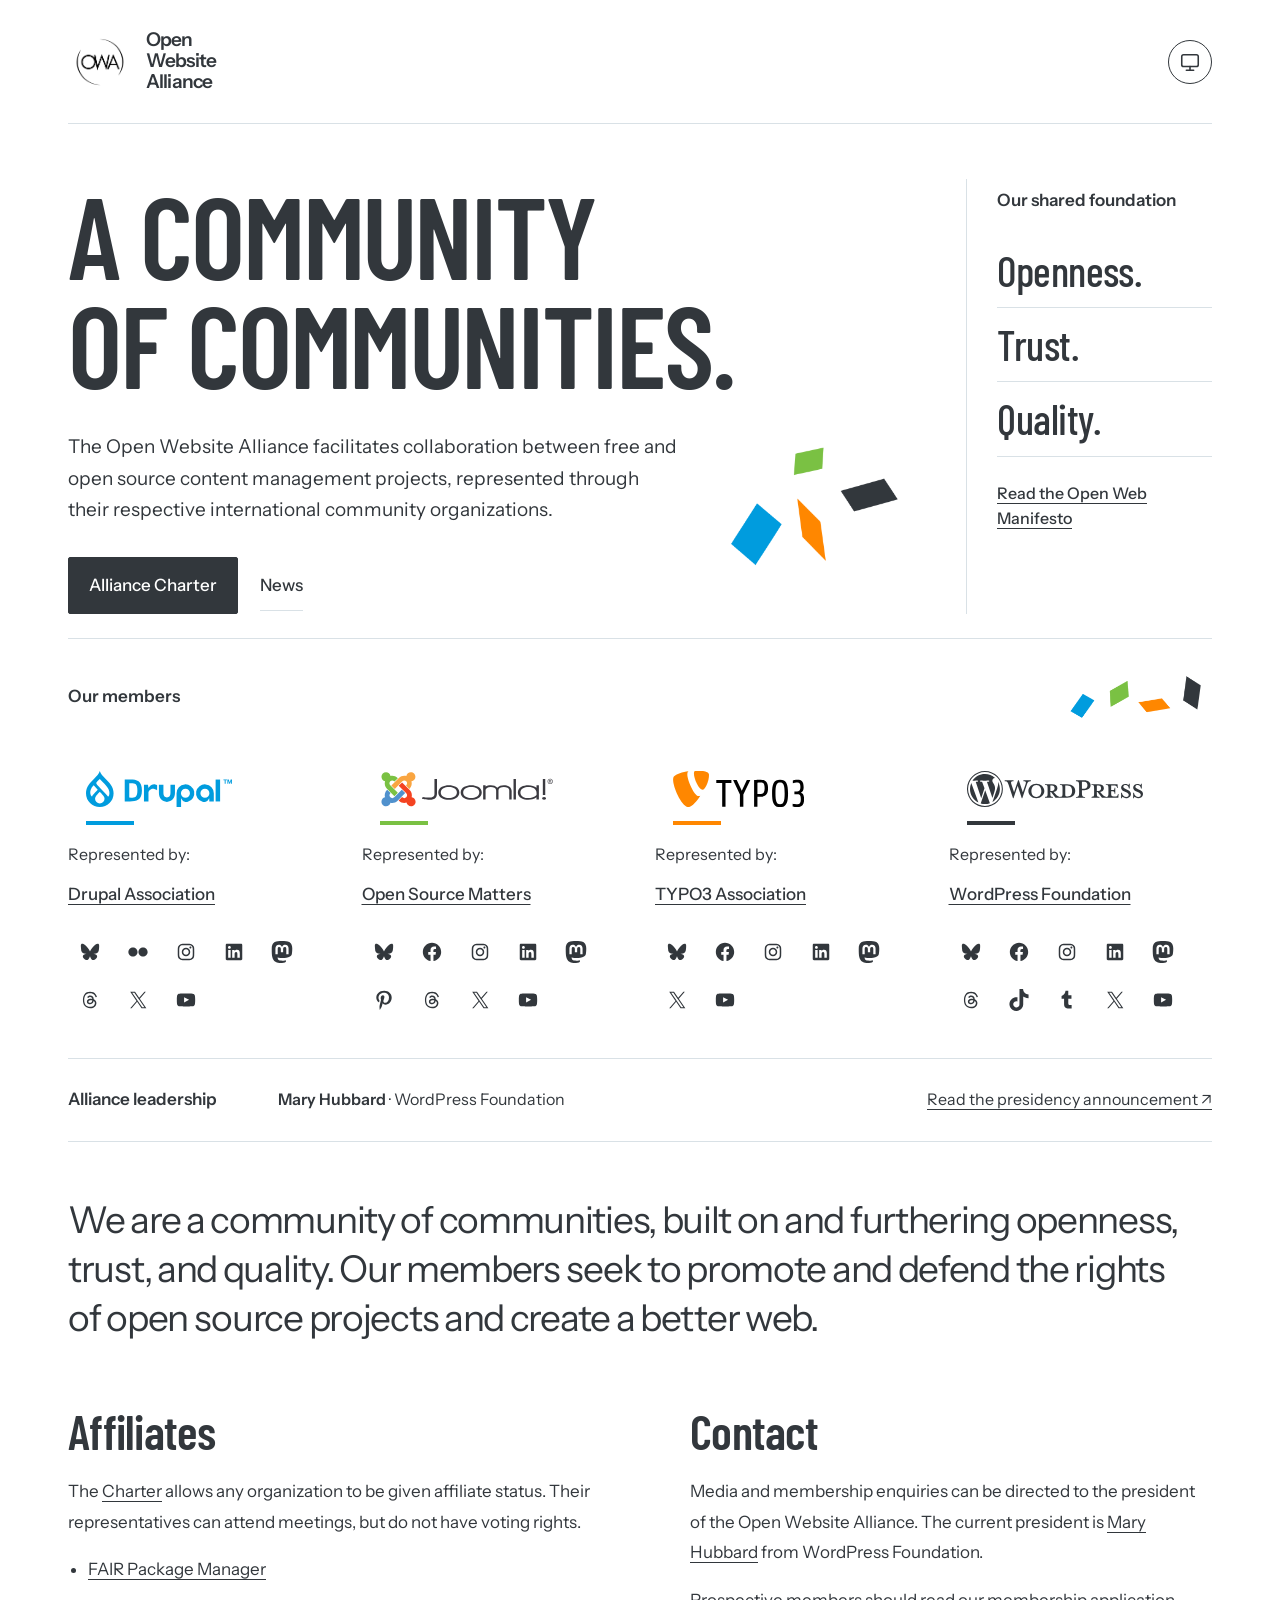
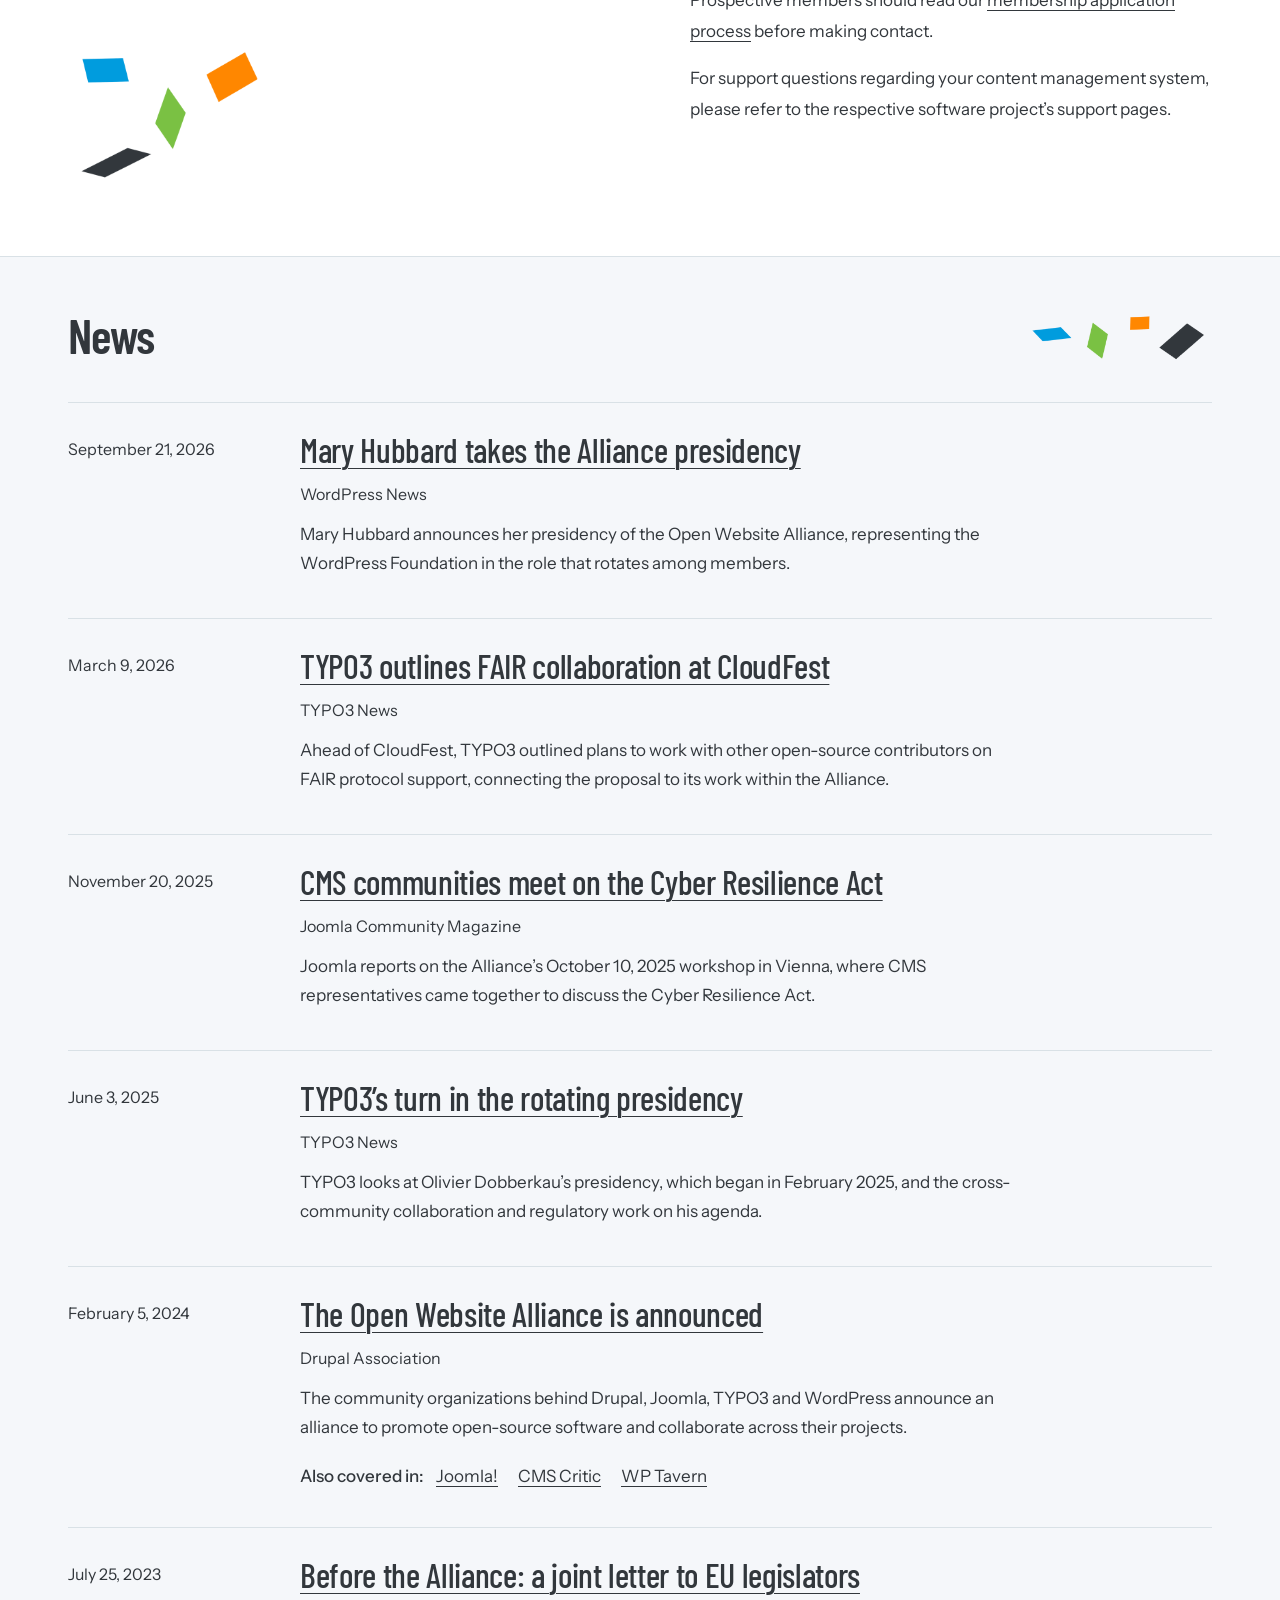
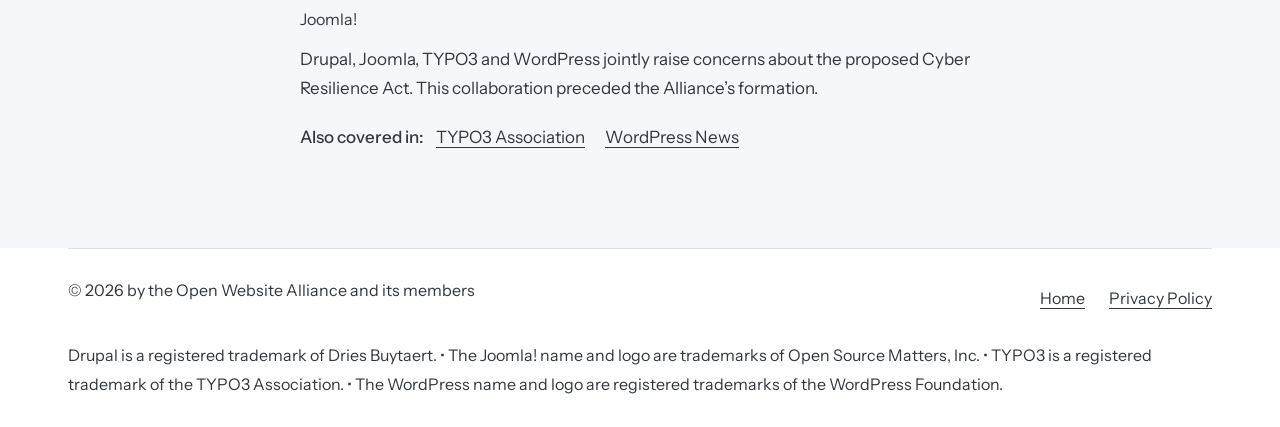
==== commit 79b62c99: "Clarify website documentation and keep footer years current Describe this repository as the Open Web" ====
--- a/site/index.html
+++ b/site/index.html
@@ -8,7 +8,7 @@
       name="description" />
     <title>Open Website Alliance</title
     ><link href="images/logos/OWA%20logo.png" rel="icon" type="image/png" />
-    <script src="assets/theme.js?v=parallel-voices-1"></script
+    <script src="assets/theme.js?v=981907ee83bb"></script
     ><link href="assets/site.css?v=e73f342534eb" rel="stylesheet" /><meta
       content="no-referrer"
       name="referrer" /><meta content="website" property="og:type" /><meta
@@ -1036,7 +1036,7 @@
         ></div></section
       ></main
     ><footer class="footer shell"
-      ><span>© 2025 by the Open Website Alliance and its members</span
+      ><span>© <span data-copyright-year>2026</span> by the Open Website Alliance and its members</span
       ><nav aria-label="Footer"
         ><a href="index.html">Home</a><a href="privacy.html">Privacy Policy</a></nav
       ><p class="legal"
